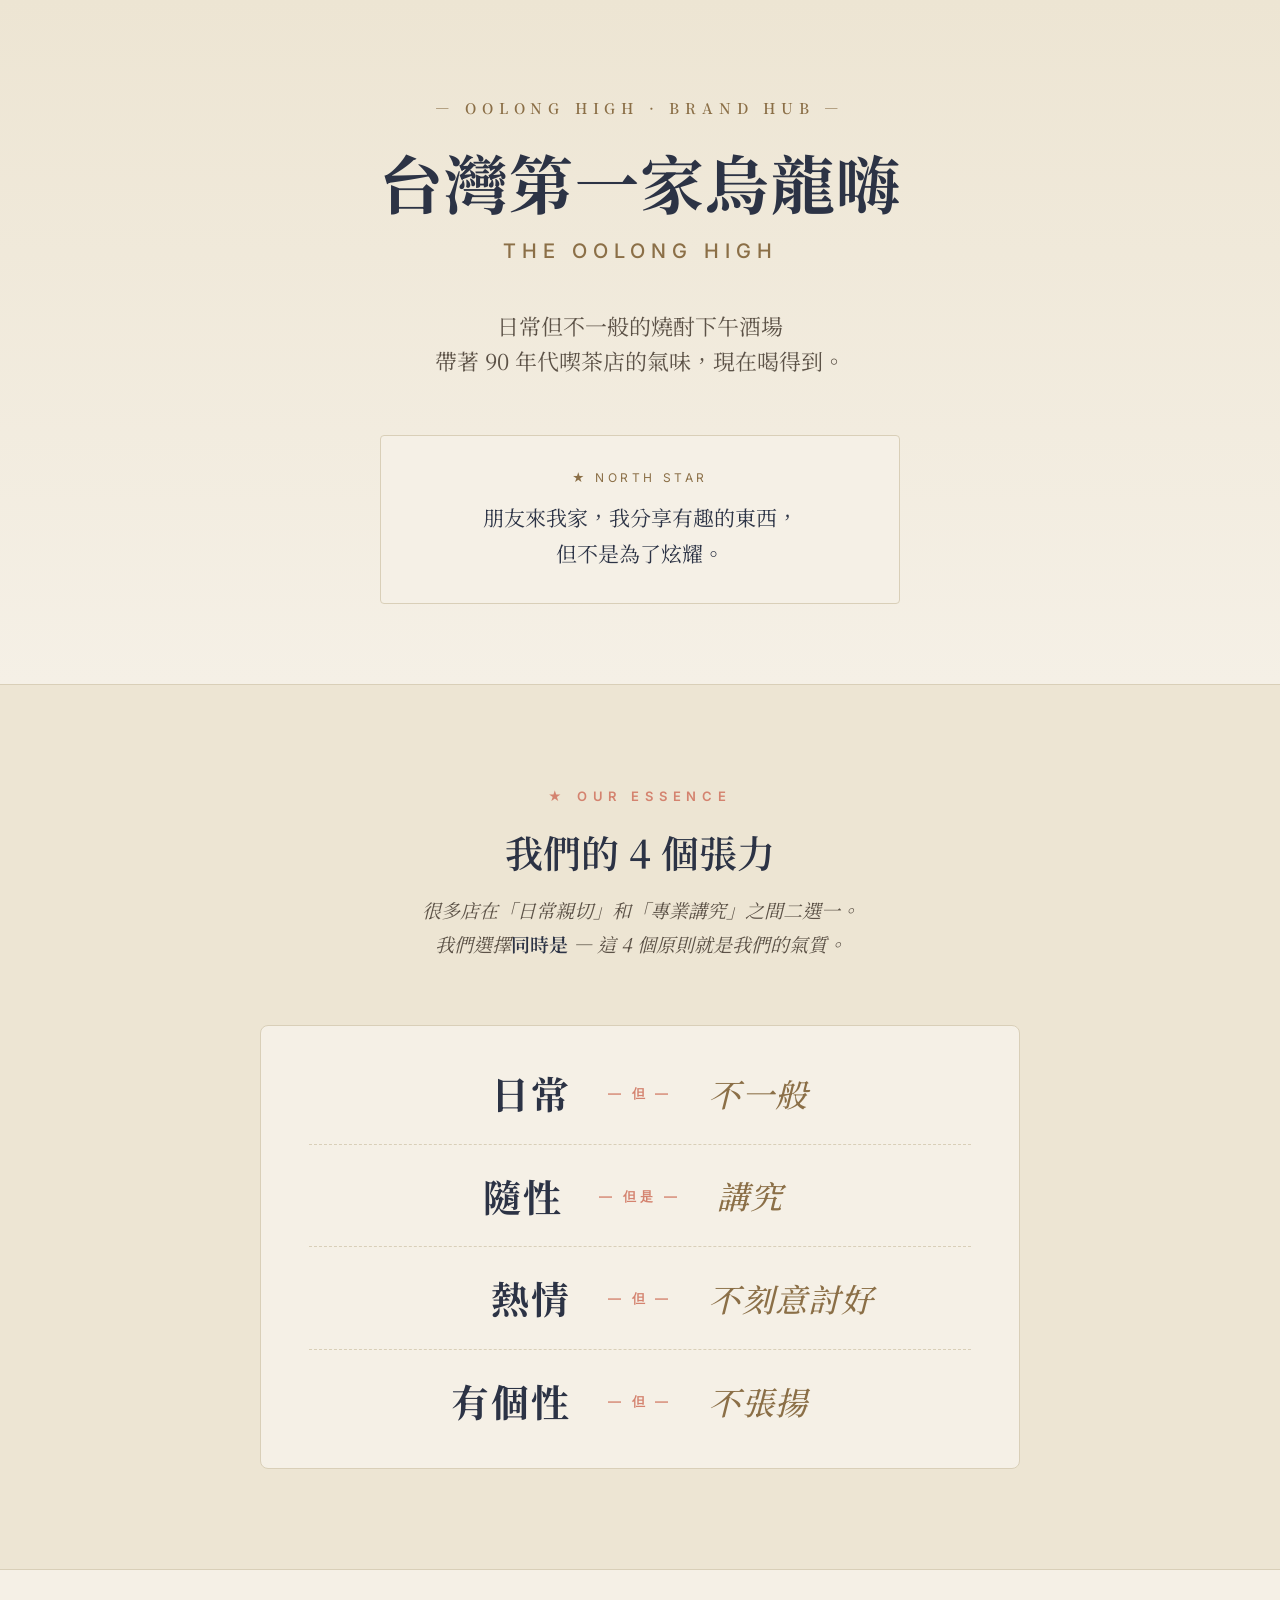
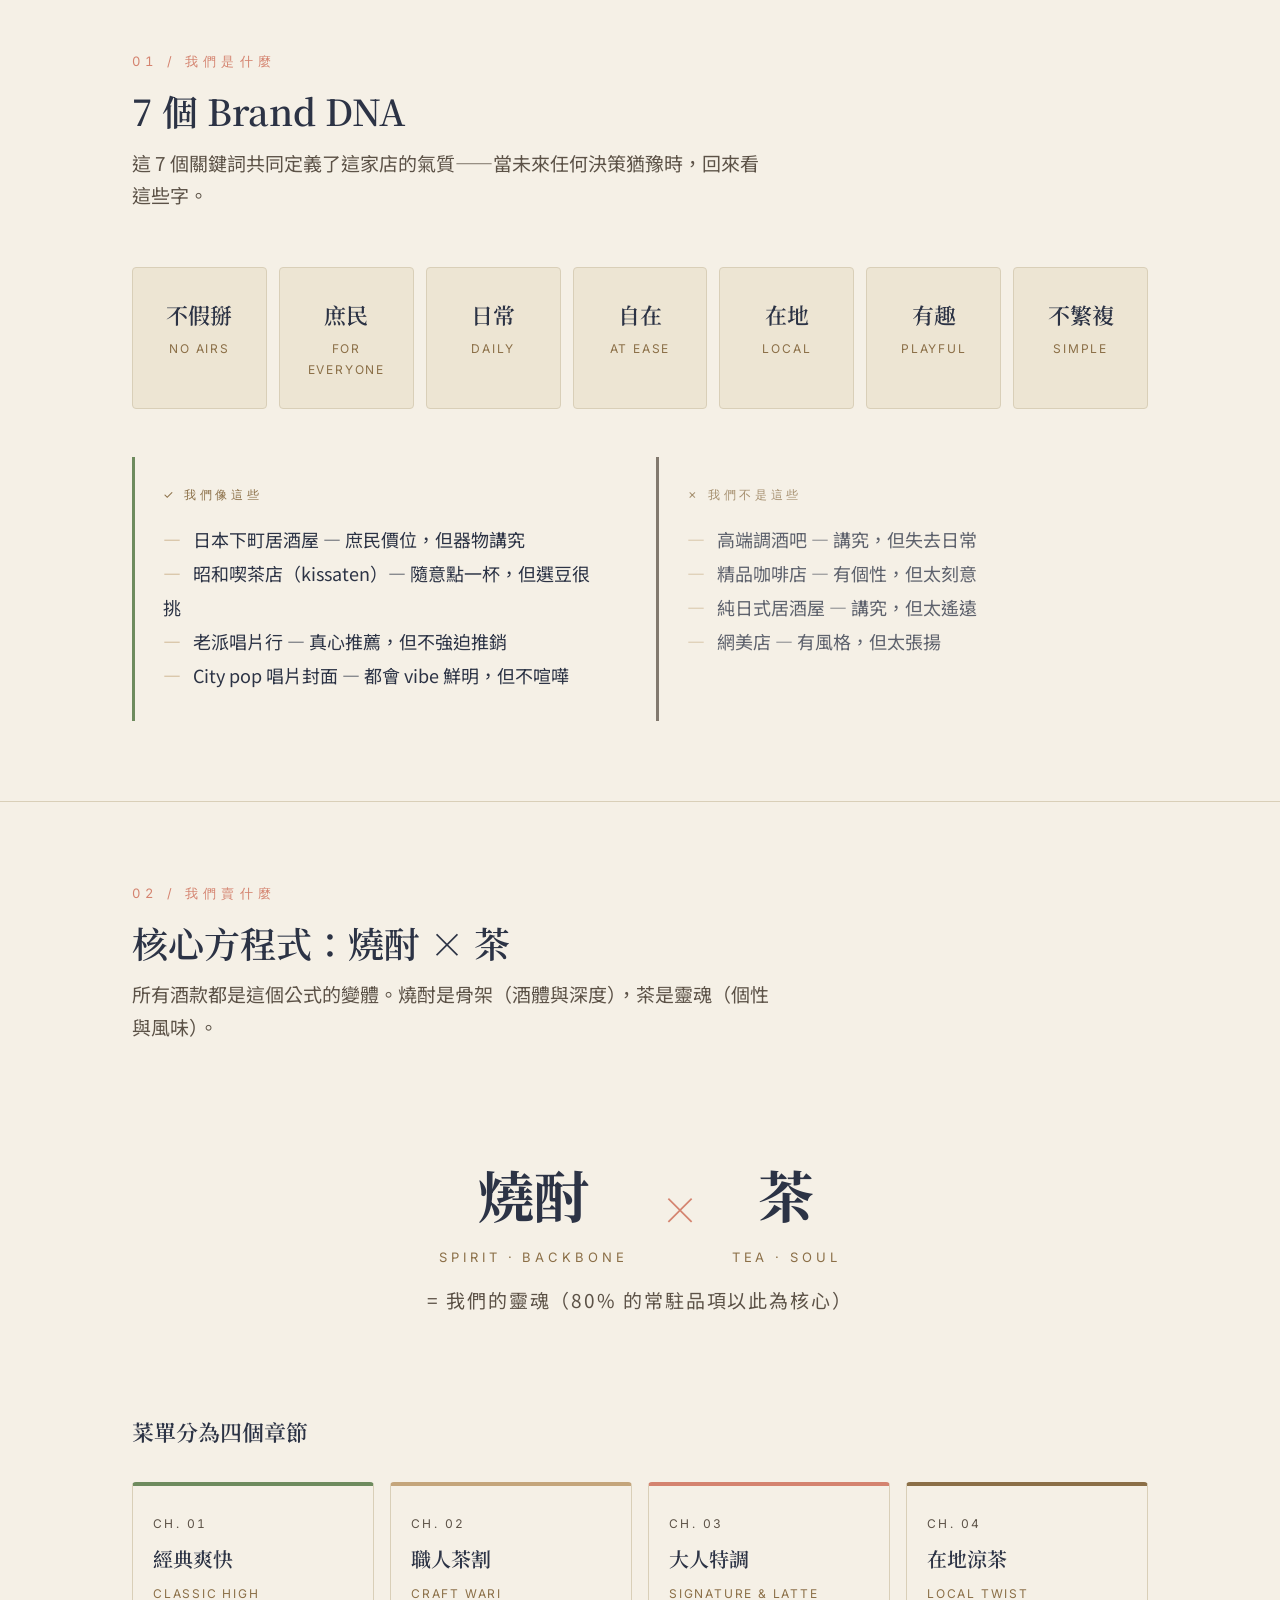
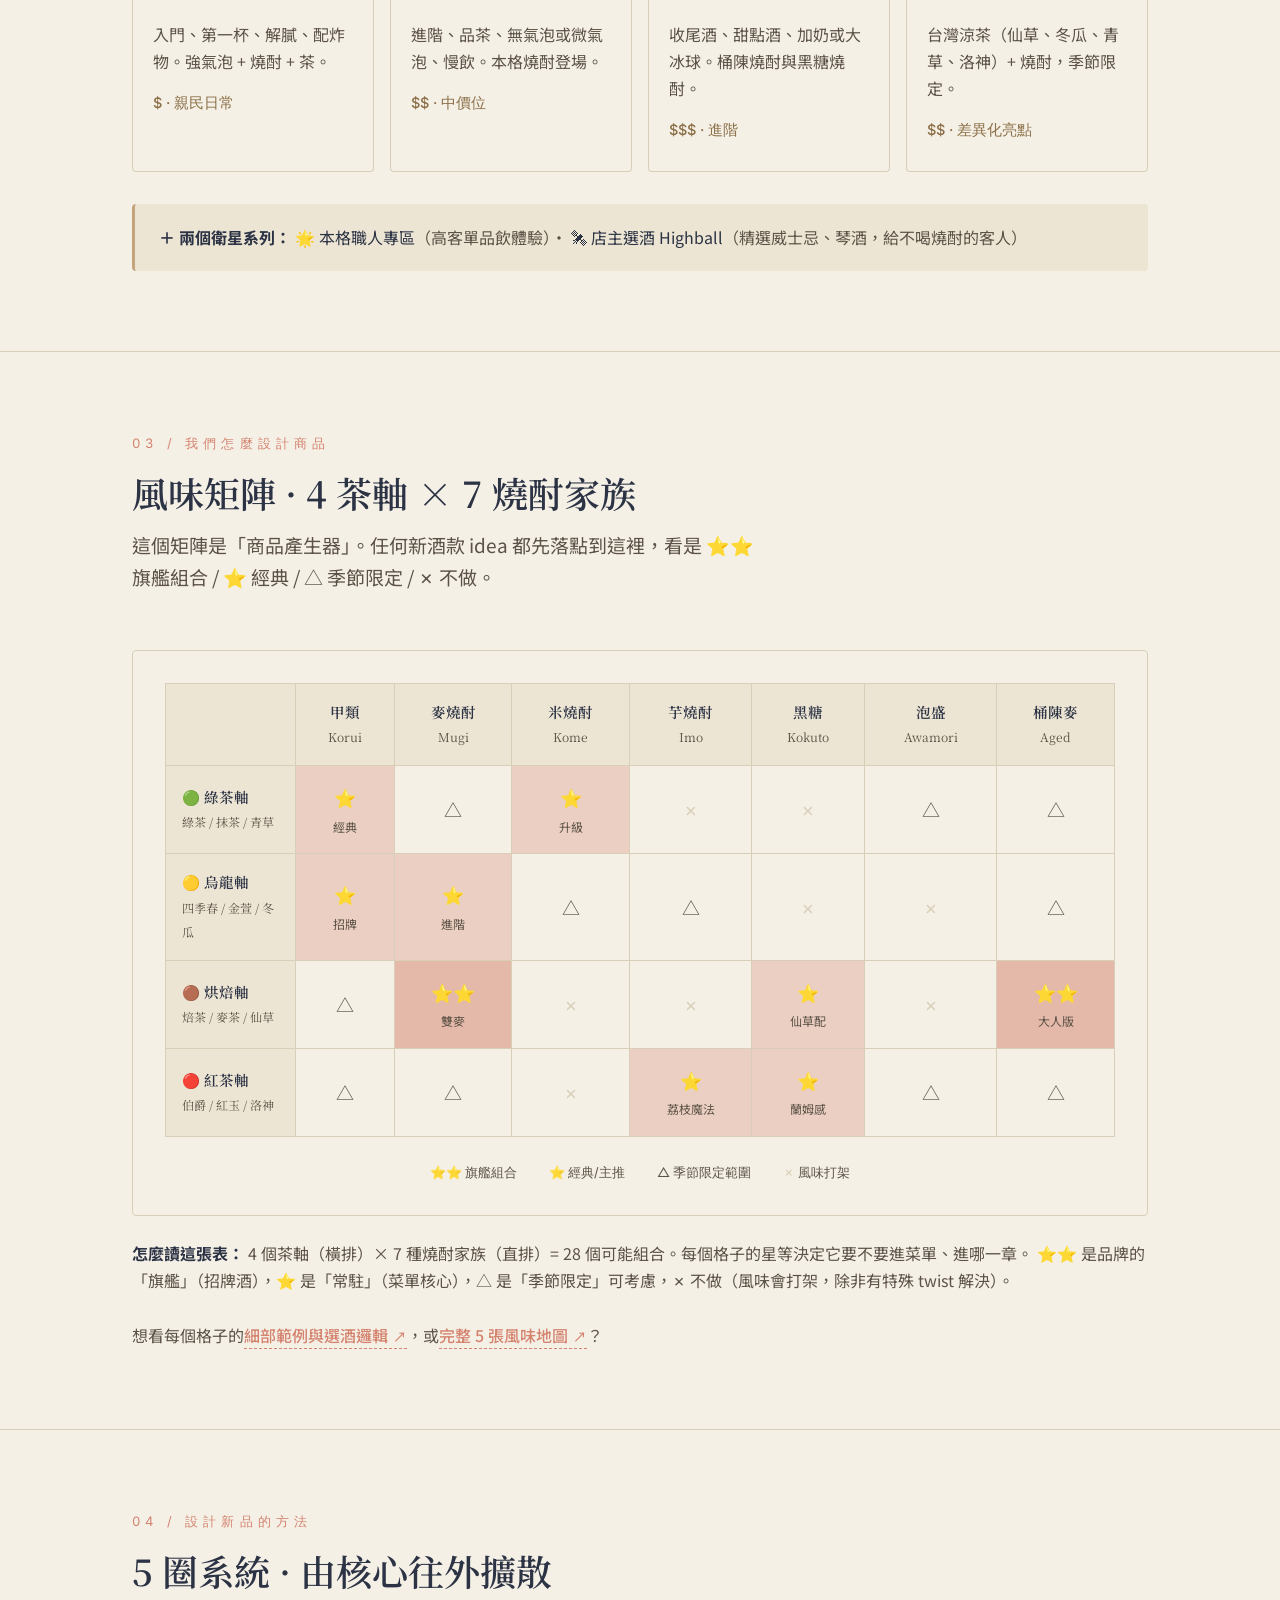
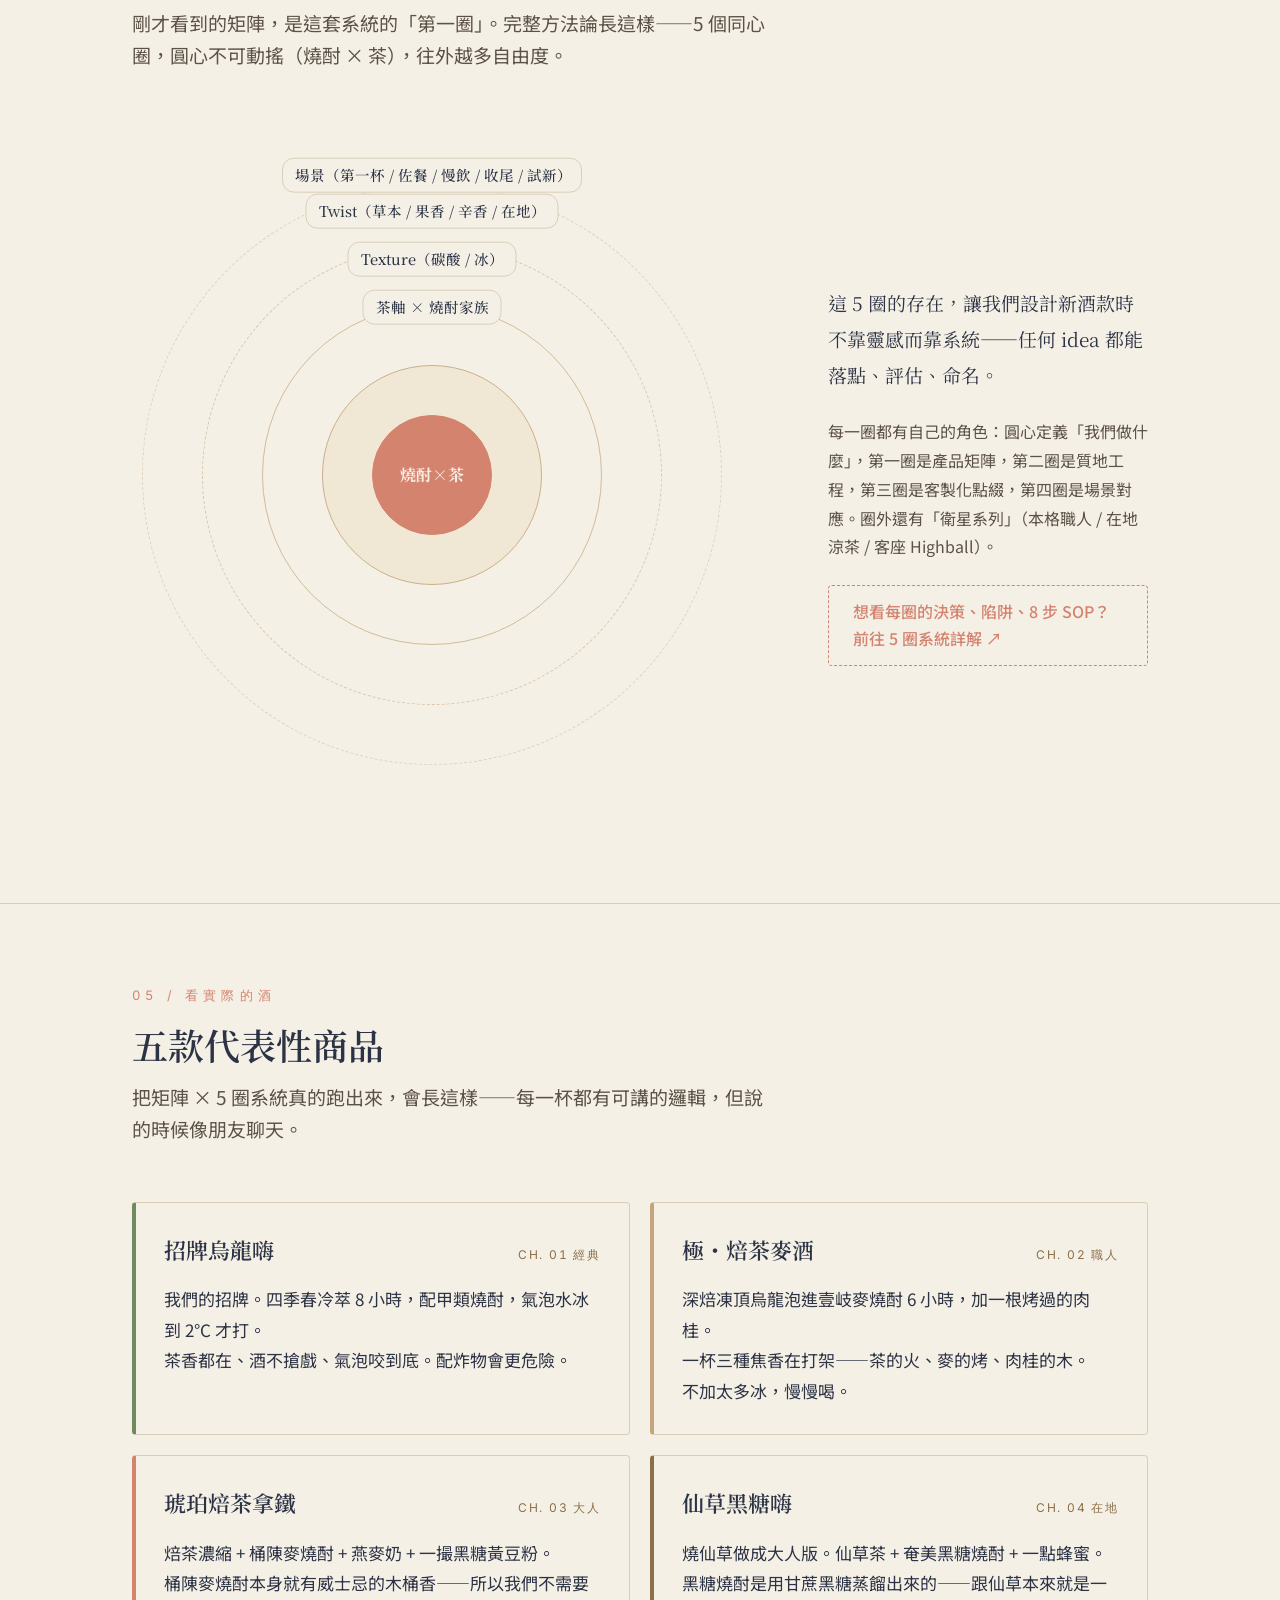
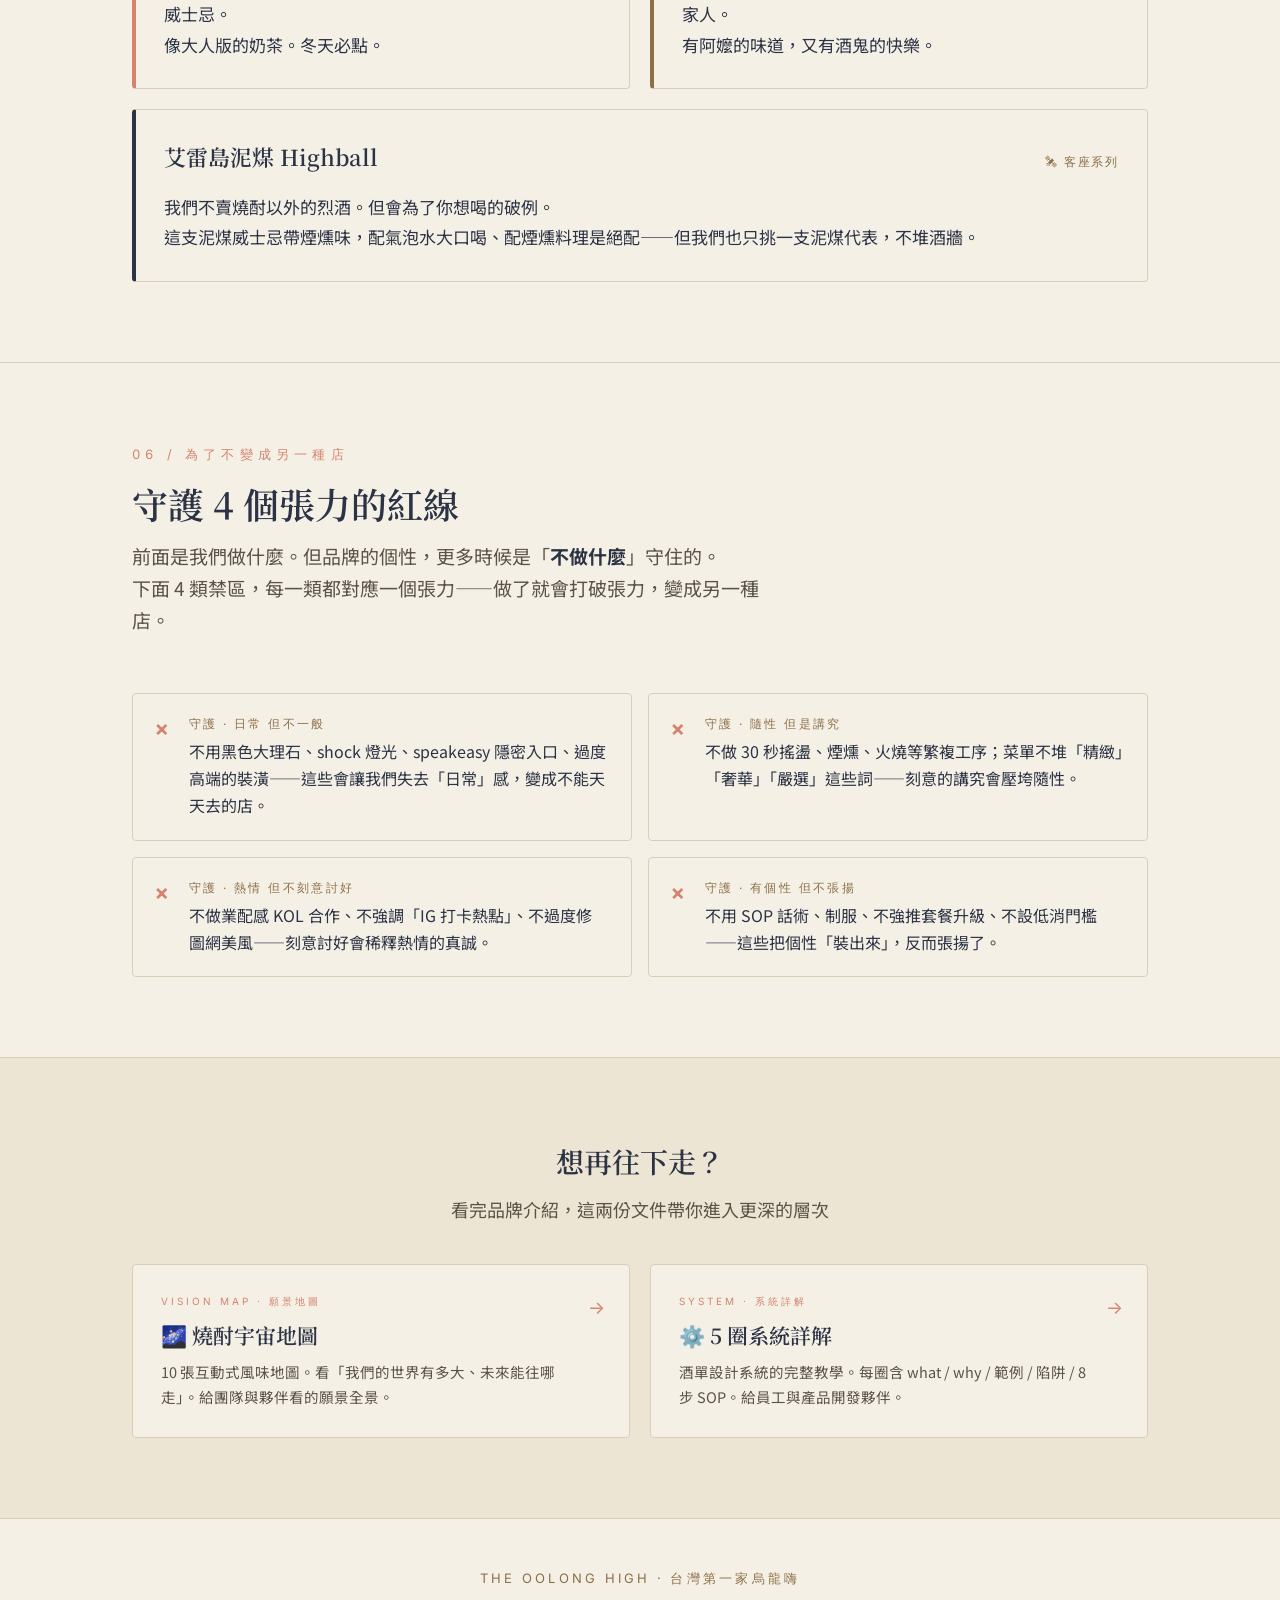
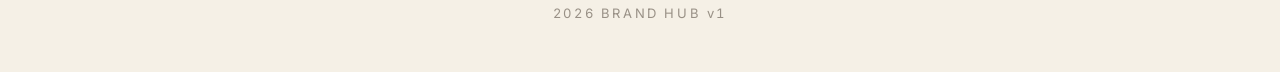
==== index.html @ be58e6f7 "Initial commit · 台灣第一家烏龍嗨 brand site v1 3 pages: - index.html · 品牌中心（4 張力、DNA、矩陣、5 圈系統、5 款酒、禁區） - 燒酎" ====
<!DOCTYPE html>
<html lang="zh-Hant">
<head>
<meta charset="UTF-8">
<meta name="viewport" content="width=device-width, initial-scale=1.0">
<title>台灣第一家烏龍嗨 · 品牌介紹</title>
<link rel="preconnect" href="https://fonts.googleapis.com">
<link rel="preconnect" href="https://fonts.gstatic.com" crossorigin>
<link href="https://fonts.googleapis.com/css2?family=Noto+Serif+TC:wght@400;500;600;700&family=Noto+Sans+TC:wght@300;400;500;700&family=Inter:wght@400;500;600&display=swap" rel="stylesheet">
<script src="https://cdn.plot.ly/plotly-2.35.2.min.js"></script>
<style>
  :root {
    --bg-paper: #F5F0E6;
    --bg-paper-2: #EDE5D3;
    --ink: #2C3345;
    --ink-soft: #5C5247;
    --tea-brown: #8B6F47;
    --barley: #C4A57B;
    --hojicha: #D4836F;
    --green: #6E8B5E;
    --black-sugar: #4A3A2A;
    --line: #D9CFB8;
    --highlight: #E8D9B5;
  }

  * {
    margin: 0;
    padding: 0;
    box-sizing: border-box;
  }

  body {
    background: var(--bg-paper);
    color: var(--ink);
    font-family: "Noto Sans TC", "Inter", system-ui, sans-serif;
    font-weight: 400;
    line-height: 1.7;
    font-size: 18px;
    font-feature-settings: "tnum" on;
  }

  .container {
    max-width: 1080px;
    margin: 0 auto;
    padding: 0 32px;
  }

  /* === Hero === */
  .hero {
    padding: 96px 0 80px;
    text-align: center;
    border-bottom: 1px solid var(--line);
    background: linear-gradient(180deg, var(--bg-paper-2) 0%, var(--bg-paper) 100%);
  }

  .brand-mark {
    font-family: "Noto Serif TC", serif;
    font-weight: 600;
    font-size: 14.5px;
    letter-spacing: 0.4em;
    color: var(--tea-brown);
    margin-bottom: 24px;
    text-transform: uppercase;
  }

  .brand-title {
    font-family: "Noto Serif TC", serif;
    font-weight: 700;
    font-size: 64px;
    letter-spacing: 0.02em;
    line-height: 1.15;
    color: var(--ink);
    margin-bottom: 16px;
  }

  .brand-en {
    font-family: "Inter", sans-serif;
    font-weight: 500;
    font-size: 20px;
    letter-spacing: 0.3em;
    color: var(--tea-brown);
    margin-bottom: 40px;
    text-transform: uppercase;
  }

  .brand-tagline {
    font-family: "Noto Serif TC", serif;
    font-size: 22px;
    color: var(--ink-soft);
    max-width: 560px;
    margin: 0 auto;
    line-height: 1.6;
  }

  .north-star {
    margin-top: 56px;
    padding: 32px 40px;
    background: var(--bg-paper);
    border: 1px solid var(--line);
    border-radius: 4px;
    max-width: 520px;
    margin-left: auto;
    margin-right: auto;
    position: relative;
  }

  .north-star-label {
    font-family: "Inter", sans-serif;
    font-size: 12px;
    letter-spacing: 0.3em;
    color: var(--tea-brown);
    text-transform: uppercase;
    margin-bottom: 12px;
  }

  .north-star-text {
    font-family: "Noto Serif TC", serif;
    font-size: 21px;
    line-height: 1.7;
    color: var(--ink);
  }

  /* === Section base === */
  section {
    padding: 80px 0;
    border-bottom: 1px solid var(--line);
  }

  .section-num {
    font-family: "Inter", sans-serif;
    font-size: 13px;
    letter-spacing: 0.4em;
    color: var(--hojicha);
    margin-bottom: 16px;
  }

  .section-title {
    font-family: "Noto Serif TC", serif;
    font-weight: 600;
    font-size: 36px;
    line-height: 1.3;
    margin-bottom: 12px;
  }

  .section-subtitle {
    font-size: 19px;
    color: var(--ink-soft);
    max-width: 640px;
    margin-bottom: 56px;
  }

  /* === DNA section === */
  .dna-grid {
    display: grid;
    grid-template-columns: repeat(7, 1fr);
    gap: 12px;
    margin-bottom: 40px;
  }

  .dna-pill {
    text-align: center;
    padding: 28px 12px;
    background: var(--bg-paper-2);
    border: 1px solid var(--line);
    border-radius: 4px;
    transition: all 0.2s;
  }

  .dna-pill:hover {
    background: var(--highlight);
    transform: translateY(-2px);
  }

  .dna-word {
    font-family: "Noto Serif TC", serif;
    font-weight: 600;
    font-size: 22px;
    color: var(--ink);
    margin-bottom: 6px;
  }

  .dna-en {
    font-family: "Inter", sans-serif;
    font-size: 12px;
    letter-spacing: 0.15em;
    color: var(--tea-brown);
    text-transform: uppercase;
  }

  .culture-coords {
    display: grid;
    grid-template-columns: 1fr 1fr;
    gap: 32px;
    margin-top: 48px;
  }

  .culture-block {
    padding: 28px;
    border-left: 3px solid var(--line);
  }

  .culture-block.is { border-left-color: var(--green); }
  .culture-block.isnt { border-left-color: var(--ink-soft); opacity: 0.75; }

  .culture-label {
    font-family: "Inter", sans-serif;
    font-size: 12px;
    letter-spacing: 0.3em;
    text-transform: uppercase;
    margin-bottom: 16px;
    color: var(--tea-brown);
  }

  .culture-list {
    list-style: none;
  }

  .culture-list li {
    font-size: 18px;
    line-height: 1.9;
    color: var(--ink);
  }

  .culture-list li::before {
    content: "—";
    color: var(--barley);
    margin-right: 12px;
  }

  /* === Equation === */
  .equation {
    text-align: center;
    padding: 48px 0;
    margin: 32px 0;
  }

  .eq-row {
    display: flex;
    align-items: center;
    justify-content: center;
    gap: 32px;
    font-family: "Noto Serif TC", serif;
  }

  .eq-term {
    font-size: 56px;
    font-weight: 700;
    color: var(--ink);
  }

  .eq-op {
    font-size: 40px;
    color: var(--hojicha);
    font-weight: 300;
  }

  .eq-result {
    margin-top: 16px;
    font-size: 19px;
    color: var(--ink-soft);
    letter-spacing: 0.1em;
  }

  .eq-sub {
    font-family: "Inter", sans-serif;
    font-size: 13px;
    letter-spacing: 0.3em;
    color: var(--tea-brown);
    margin-top: 4px;
    text-transform: uppercase;
  }

  /* === 4 chapters === */
  .chapters {
    display: grid;
    grid-template-columns: repeat(4, 1fr);
    gap: 16px;
    margin-top: 32px;
  }

  .chapter-card {
    padding: 28px 20px;
    background: var(--bg-paper);
    border: 1px solid var(--line);
    border-top-width: 4px;
    border-radius: 4px;
  }

  .chapter-card.c1 { border-top-color: var(--green); }
  .chapter-card.c2 { border-top-color: var(--barley); }
  .chapter-card.c3 { border-top-color: var(--hojicha); }
  .chapter-card.c4 { border-top-color: var(--tea-brown); }

  .chapter-num {
    font-family: "Inter", sans-serif;
    font-size: 12px;
    letter-spacing: 0.2em;
    color: var(--ink-soft);
    margin-bottom: 8px;
  }

  .chapter-name {
    font-family: "Noto Serif TC", serif;
    font-weight: 600;
    font-size: 20px;
    margin-bottom: 8px;
  }

  .chapter-en {
    font-family: "Inter", sans-serif;
    font-size: 12px;
    letter-spacing: 0.15em;
    color: var(--tea-brown);
    text-transform: uppercase;
    margin-bottom: 16px;
  }

  .chapter-desc {
    font-size: 16px;
    color: var(--ink-soft);
    line-height: 1.7;
  }

  .chapter-price {
    margin-top: 16px;
    font-family: "Inter", sans-serif;
    font-size: 14.5px;
    color: var(--tea-brown);
    font-weight: 500;
  }

  /* === Matrix === */
  .matrix-wrap {
    margin-top: 32px;
    padding: 32px;
    background: var(--bg-paper);
    border: 1px solid var(--line);
    border-radius: 4px;
    overflow-x: auto;
  }

  .matrix-table {
    width: 100%;
    border-collapse: collapse;
    font-size: 16px;
  }

  .matrix-table th,
  .matrix-table td {
    padding: 16px 12px;
    text-align: center;
    border: 1px solid var(--line);
  }

  .matrix-table th {
    background: var(--bg-paper-2);
    font-family: "Noto Serif TC", serif;
    font-weight: 600;
    font-size: 14.5px;
    color: var(--ink);
  }

  .matrix-table th.tea-row {
    text-align: left;
    padding-left: 16px;
    background: var(--bg-paper-2);
    width: 130px;
  }

  .matrix-table .cell-empty { color: var(--line); font-size: 18px; }
  .matrix-table .cell-meh { color: var(--ink-soft); font-size: 18px; }
  .matrix-table .cell-good {
    background: rgba(196, 165, 123, 0.25);
    color: var(--tea-brown);
    font-size: 18px;
    font-weight: 600;
  }
  .matrix-table .cell-best {
    background: rgba(212, 131, 111, 0.3);
    color: var(--ink);
    font-size: 18px;
    font-weight: 700;
  }

  .matrix-table .cell-good small,
  .matrix-table .cell-best small {
    display: block;
    font-size: 12px;
    margin-top: 4px;
    color: var(--ink-soft);
    font-weight: 400;
  }

  .matrix-legend {
    display: flex;
    justify-content: center;
    gap: 32px;
    margin-top: 24px;
    font-family: "Inter", sans-serif;
    font-size: 13px;
    color: var(--ink-soft);
  }

  /* === 5 Circles === */
  .circles-wrap {
    margin: 48px 0;
    display: flex;
    justify-content: center;
  }

  .circles {
    position: relative;
    width: 600px;
    height: 600px;
  }

  .circle {
    position: absolute;
    top: 50%;
    left: 50%;
    border-radius: 50%;
    border: 1.5px solid var(--barley);
    transform: translate(-50%, -50%);
    display: flex;
    align-items: center;
    justify-content: center;
    background: rgba(245, 240, 230, 0.4);
  }

  .c-5 { width: 580px; height: 580px; border-style: dashed; opacity: 0.4; }
  .c-4 { width: 460px; height: 460px; border-style: dashed; opacity: 0.55; }
  .c-3 { width: 340px; height: 340px; opacity: 0.7; }
  .c-2 { width: 220px; height: 220px; opacity: 0.85; background: rgba(232, 217, 181, 0.4); }
  .c-1 {
    width: 120px;
    height: 120px;
    background: var(--hojicha);
    border-color: var(--hojicha);
    color: var(--bg-paper);
  }

  .circle-label {
    position: absolute;
    font-family: "Noto Serif TC", serif;
    font-weight: 500;
    font-size: 14.5px;
    color: var(--ink);
    background: var(--bg-paper);
    padding: 4px 12px;
    border-radius: 12px;
    border: 1px solid var(--line);
  }

  .label-1 { top: 50%; left: 50%; transform: translate(-50%, -50%); color: var(--bg-paper); background: transparent; border: none; font-weight: 700; font-size: 16px; }
  .label-2 { top: 22%; left: 50%; transform: translate(-50%, -50%); }
  .label-3 { top: 14%; left: 50%; transform: translate(-50%, -50%); }
  .label-4 { top: 6%; left: 50%; transform: translate(-50%, -50%); }
  .label-5 { top: 0%; left: 50%; transform: translate(-50%, -50%); }

  .circles-side {
    margin-left: 48px;
    flex: 1;
  }

  .circle-explain {
    padding: 16px 0;
    border-bottom: 1px dashed var(--line);
  }

  .circle-explain:last-child { border-bottom: none; }

  .ce-num {
    display: inline-block;
    width: 28px;
    height: 28px;
    line-height: 28px;
    text-align: center;
    border-radius: 50%;
    background: var(--bg-paper-2);
    color: var(--tea-brown);
    font-family: "Inter", sans-serif;
    font-weight: 600;
    font-size: 14.5px;
    margin-right: 12px;
  }

  /* === Sunburst chart container === */
  .chart-wrap {
    margin: 32px 0;
    padding: 32px;
    background: var(--bg-paper);
    border: 1px solid var(--line);
    border-radius: 4px;
  }

  /* === Examples === */
  .examples {
    display: grid;
    grid-template-columns: repeat(2, 1fr);
    gap: 20px;
    margin-top: 32px;
  }

  .example-card {
    padding: 28px;
    background: var(--bg-paper);
    border: 1px solid var(--line);
    border-radius: 4px;
    border-left: 4px solid var(--barley);
  }

  .example-card.c1 { border-left-color: var(--green); }
  .example-card.c2 { border-left-color: var(--barley); }
  .example-card.c3 { border-left-color: var(--hojicha); }
  .example-card.c4 { border-left-color: var(--tea-brown); }

  .example-header {
    display: flex;
    justify-content: space-between;
    align-items: baseline;
    margin-bottom: 16px;
  }

  .example-name {
    font-family: "Noto Serif TC", serif;
    font-weight: 600;
    font-size: 22px;
  }

  .example-tag {
    font-family: "Inter", sans-serif;
    font-size: 12px;
    letter-spacing: 0.15em;
    color: var(--tea-brown);
    text-transform: uppercase;
  }

  .example-body {
    font-size: 17px;
    line-height: 1.8;
    color: var(--ink);
  }

  /* === Donts === */
  .donts {
    display: grid;
    grid-template-columns: repeat(2, 1fr);
    gap: 16px;
    margin-top: 32px;
  }

  .dont-card {
    padding: 20px 24px;
    background: var(--bg-paper);
    border: 1px solid var(--line);
    border-radius: 4px;
    position: relative;
    padding-left: 56px;
  }

  .dont-card::before {
    content: "✗";
    position: absolute;
    left: 20px;
    top: 18px;
    font-family: "Inter", sans-serif;
    color: var(--hojicha);
    font-weight: 700;
    font-size: 20px;
  }

  .dont-cat {
    font-family: "Inter", sans-serif;
    font-size: 12px;
    letter-spacing: 0.2em;
    color: var(--tea-brown);
    text-transform: uppercase;
    margin-bottom: 4px;
  }

  .dont-text {
    font-size: 16px;
    line-height: 1.7;
    color: var(--ink);
  }

  /* === Brand Tensions section === */
  .tensions-section {
    padding: 100px 0;
    background: var(--bg-paper-2);
    border-bottom: 1px solid var(--line);
    text-align: center;
  }

  .tensions-label {
    font-family: "Inter", sans-serif;
    font-size: 13px;
    letter-spacing: 0.45em;
    color: var(--hojicha);
    text-transform: uppercase;
    margin-bottom: 20px;
    font-weight: 600;
  }

  .tensions-title {
    font-family: "Noto Serif TC", serif;
    font-weight: 600;
    font-size: 38px;
    color: var(--ink);
    line-height: 1.3;
    margin-bottom: 16px;
  }

  .tensions-subtitle {
    font-family: "Noto Serif TC", serif;
    font-size: 19px;
    color: var(--ink-soft);
    max-width: 560px;
    margin: 0 auto 64px;
    line-height: 1.8;
    font-style: italic;
  }

  .tensions-grid {
    max-width: 760px;
    margin: 0 auto;
    background: var(--bg-paper);
    border-radius: 8px;
    padding: 16px 48px;
    border: 1px solid var(--line);
  }

  /* === Tensions in Action grid (品牌介紹版) === */
  .tensions-action-grid {
    display: grid;
    grid-template-columns: repeat(2, 1fr);
    gap: 20px;
    max-width: 920px;
    margin: 0 auto;
  }

  .tension-action-card {
    padding: 32px 28px;
    background: var(--bg-paper);
    border-radius: 8px;
    border: 1px solid var(--line);
    border-left: 4px solid var(--hojicha);
    text-align: left;
    transition: all 0.2s ease;
  }

  .tension-action-card:hover {
    transform: translateY(-3px);
    box-shadow: 0 8px 16px rgba(139, 111, 71, 0.1);
  }

  .tac-tension {
    font-family: "Noto Serif TC", serif;
    font-weight: 700;
    font-size: 22px;
    color: var(--ink);
    margin-bottom: 16px;
    letter-spacing: 0.04em;
  }

  .tac-evidence {
    font-family: "Noto Sans TC", sans-serif;
    font-size: 17px;
    color: var(--ink);
    line-height: 1.85;
  }

  .tac-evidence strong {
    color: var(--hojicha);
    font-weight: 700;
  }

  @media (max-width: 768px) {
    .tensions-action-grid { grid-template-columns: 1fr; }
  }

  .tension-row {
    display: grid;
    grid-template-columns: 1fr auto 1fr;
    gap: 36px;
    padding: 28px 0;
    align-items: center;
    border-bottom: 1px dashed var(--line);
  }

  .tension-row:last-child {
    border-bottom: none;
  }

  .tension-left {
    font-family: "Noto Serif TC", serif;
    font-weight: 700;
    font-size: 38px;
    color: var(--ink);
    text-align: right;
    letter-spacing: 0.06em;
    line-height: 1.2;
  }

  .tension-divider {
    font-family: "Inter", sans-serif;
    font-size: 13px;
    color: var(--hojicha);
    font-weight: 600;
    letter-spacing: 0.3em;
    white-space: nowrap;
    text-transform: uppercase;
  }

  .tension-right {
    font-family: "Noto Serif TC", serif;
    font-weight: 500;
    font-size: 32px;
    color: var(--tea-brown);
    text-align: left;
    font-style: italic;
    letter-spacing: 0.04em;
    line-height: 1.2;
  }

  @media (max-width: 768px) {
    .tensions-grid { padding: 16px 24px; }
    .tension-row { grid-template-columns: 1fr; gap: 8px; padding: 20px 0; }
    .tension-left, .tension-right { text-align: center; font-size: 28px; }
    .tension-divider { padding: 6px 0; }
  }

  /* === ★ THE ONE · 究極の一杯 === */
  .the-one-section {
    padding: 120px 0;
    background: linear-gradient(180deg, var(--bg-paper-2) 0%, #E8DFC9 100%);
    border-bottom: 1px solid var(--line);
  }

  .the-one-label {
    text-align: center;
    font-family: "Inter", sans-serif;
    font-size: 13px;
    letter-spacing: 0.5em;
    color: var(--hojicha);
    text-transform: uppercase;
    margin-bottom: 32px;
    font-weight: 700;
  }

  .the-one-name {
    text-align: center;
    font-family: "Noto Serif TC", serif;
    font-weight: 700;
    font-size: 72px;
    letter-spacing: 0.04em;
    line-height: 1.1;
    color: var(--ink);
    margin-bottom: 12px;
  }

  .the-one-en {
    text-align: center;
    font-family: "Inter", sans-serif;
    font-size: 14.5px;
    letter-spacing: 0.42em;
    color: var(--tea-brown);
    text-transform: uppercase;
    font-weight: 500;
    margin-bottom: 64px;
  }

  .the-one-divider {
    display: block;
    width: 64px;
    height: 1.5px;
    background: var(--barley);
    margin: 0 auto 40px;
    opacity: 0.6;
  }

  .the-one-block {
    max-width: 540px;
    margin: 0 auto 48px;
  }

  .the-one-block-label {
    text-align: center;
    font-family: "Inter", sans-serif;
    font-size: 12px;
    letter-spacing: 0.35em;
    color: var(--tea-brown);
    text-transform: uppercase;
    margin-bottom: 28px;
    font-weight: 700;
  }

  .the-one-recipe {
    display: grid;
    grid-template-columns: 60px 1fr;
    gap: 18px 32px;
    font-family: "Noto Serif TC", serif;
    font-size: 19px;
    align-items: baseline;
  }

  .the-one-recipe-key {
    text-align: right;
    color: var(--hojicha);
    font-weight: 700;
    border-right: 1.5px solid var(--barley);
    padding-right: 28px;
  }

  .the-one-recipe-val {
    color: var(--ink);
    font-weight: 500;
    letter-spacing: 0.02em;
  }

  .the-one-why {
    text-align: center;
    font-family: "Noto Serif TC", serif;
    font-size: 21px;
    line-height: 2;
    color: var(--ink);
    letter-spacing: 0.02em;
  }

  .the-one-why strong {
    color: var(--hojicha);
    font-weight: 700;
    display: inline-block;
    margin-top: 6px;
    font-size: 22px;
  }

  .the-one-tags {
    display: flex;
    justify-content: center;
    gap: 10px;
    flex-wrap: wrap;
    margin-top: 8px;
  }

  .the-one-tag {
    padding: 9px 20px;
    background: var(--bg-paper);
    border: 1px solid var(--barley);
    border-radius: 18px;
    font-family: "Inter", sans-serif;
    font-size: 13px;
    color: var(--tea-brown);
    letter-spacing: 0.03em;
    font-weight: 500;
  }

  @media (max-width: 768px) {
    .the-one-name { font-size: 48px; }
    .the-one-recipe { grid-template-columns: 50px 1fr; font-size: 17px; }
    .the-one-why { font-size: 18px; }
  }

  /* === Inline deep links === */
  .deep-link {
    color: var(--hojicha);
    text-decoration: none;
    border-bottom: 1px dashed var(--hojicha);
    font-weight: 500;
    transition: all 0.2s;
    padding-bottom: 1px;
  }
  .deep-link:hover {
    color: var(--ink);
    border-bottom-style: solid;
  }
  .deep-link::after {
    content: " ↗";
    font-size: 0.85em;
    margin-left: 2px;
  }

  /* === Related Reading === */
  .related {
    padding: 80px 0;
    background: var(--bg-paper-2);
    border-bottom: 1px solid var(--line);
  }

  .related-grid {
    display: grid;
    grid-template-columns: repeat(2, 1fr);
    gap: 24px;
    margin-top: 40px;
  }

  .related-card {
    padding: 32px 28px;
    background: var(--bg-paper);
    border: 1px solid var(--line);
    border-radius: 4px;
    text-decoration: none;
    color: var(--ink);
    transition: all 0.25s;
    display: block;
    position: relative;
  }

  .related-card:hover {
    background: var(--highlight);
    transform: translateY(-2px);
    border-color: var(--barley);
  }

  .related-card::after {
    content: "→";
    position: absolute;
    top: 32px;
    right: 28px;
    font-family: "Inter", sans-serif;
    font-size: 20px;
    color: var(--tea-brown);
    transition: transform 0.25s;
  }

  .related-card:hover::after {
    transform: translateX(4px);
  }

  .related-tag {
    font-family: "Inter", sans-serif;
    font-size: 12px;
    letter-spacing: 0.3em;
    color: var(--hojicha);
    text-transform: uppercase;
    margin-bottom: 12px;
  }

  .related-title {
    font-family: "Noto Serif TC", serif;
    font-weight: 600;
    font-size: 22px;
    margin-bottom: 8px;
  }

  .related-desc {
    font-size: 16px;
    color: var(--ink-soft);
    line-height: 1.7;
    padding-right: 32px;
  }

  /* === Top nav (back to hub) === */
  .top-nav {
    padding: 16px 32px;
    background: var(--bg-paper-2);
    border-bottom: 1px solid var(--line);
    display: flex;
    justify-content: space-between;
    align-items: center;
    font-family: "Inter", sans-serif;
    font-size: 12px;
    letter-spacing: 0.25em;
    text-transform: uppercase;
  }

  .top-nav a {
    color: var(--tea-brown);
    text-decoration: none;
    transition: color 0.2s;
  }

  .top-nav a:hover { color: var(--ink); }

  /* === Related Reading === */
  .related {
    padding: 80px 0;
    background: var(--bg-paper-2);
    border-bottom: 1px solid var(--line);
  }

  .related-h {
    font-family: "Noto Serif TC", serif;
    font-weight: 600;
    font-size: 28px;
    text-align: center;
    margin-bottom: 8px;
  }

  .related-sub {
    text-align: center;
    color: var(--ink-soft);
    margin-bottom: 40px;
  }

  .related-grid {
    display: grid;
    grid-template-columns: repeat(2, 1fr);
    gap: 20px;
  }

  .related-card {
    padding: 28px;
    background: var(--bg-paper);
    border: 1px solid var(--line);
    border-radius: 4px;
    text-decoration: none;
    color: var(--ink);
    transition: all 0.25s;
    display: block;
    position: relative;
  }

  .related-card:hover {
    background: var(--highlight);
    transform: translateY(-2px);
    border-color: var(--barley);
  }

  .related-card::after {
    content: "→";
    position: absolute;
    top: 28px;
    right: 24px;
    color: var(--hojicha);
    font-family: "Inter", sans-serif;
    font-size: 18px;
    transition: transform 0.25s;
  }

  .related-card:hover::after { transform: translateX(4px); }

  .related-tag {
    font-family: "Inter", sans-serif;
    font-size: 10px;
    letter-spacing: 0.3em;
    color: var(--hojicha);
    text-transform: uppercase;
    margin-bottom: 8px;
  }

  .related-title {
    font-family: "Noto Serif TC", serif;
    font-weight: 600;
    font-size: 21px;
    margin-bottom: 6px;
    padding-right: 32px;
  }

  .related-desc {
    font-size: 14.5px;
    color: var(--ink-soft);
    line-height: 1.7;
  }

  /* === Footer === */
  footer {
    text-align: center;
    padding: 48px 0;
    color: var(--ink-soft);
    font-family: "Inter", sans-serif;
    font-size: 13px;
    letter-spacing: 0.2em;
  }

  /* Responsive */
  @media (max-width: 768px) {
    .brand-title { font-size: 40px; }
    .dna-grid { grid-template-columns: repeat(3, 1fr); }
    .chapters { grid-template-columns: repeat(2, 1fr); }
    .examples { grid-template-columns: 1fr; }
    .culture-coords { grid-template-columns: 1fr; }
    .donts { grid-template-columns: 1fr; }
  }
</style>
</head>
<body>

<!-- =========== HERO =========== -->
<header class="hero">
  <div class="container">
    <div class="brand-mark">— OOLONG HIGH · BRAND HUB —</div>
    <h1 class="brand-title">台灣第一家烏龍嗨</h1>
    <div class="brand-en">The Oolong High</div>
    <p class="brand-tagline">日常但不一般的燒酎下午酒場<br>帶著 90 年代喫茶店的氣味，現在喝得到。</p>

    <div class="north-star">
      <div class="north-star-label">★ North Star</div>
      <div class="north-star-text">朋友來我家，我分享有趣的東西，<br>但不是為了炫耀。</div>
    </div>
  </div>
</header>

<!-- =========== TENSIONS · 4 個張力 (BRAND MANIFESTO) =========== -->
<section class="tensions-section">
  <div class="container">
    <div class="tensions-label">★ OUR ESSENCE</div>
    <h2 class="tensions-title">我們的 4 個張力</h2>
    <p class="tensions-subtitle">很多店在「日常親切」和「專業講究」之間二選一。<br>我們選擇<strong style="color:var(--ink); font-style: normal; font-weight: 600;">同時是</strong> — 這 4 個原則就是我們的氣質。</p>

    <div class="tensions-grid">
      <div class="tension-row">
        <div class="tension-left">日常</div>
        <div class="tension-divider">— 但 —</div>
        <div class="tension-right">不一般</div>
      </div>
      <div class="tension-row">
        <div class="tension-left">隨性</div>
        <div class="tension-divider">— 但是 —</div>
        <div class="tension-right">講究</div>
      </div>
      <div class="tension-row">
        <div class="tension-left">熱情</div>
        <div class="tension-divider">— 但 —</div>
        <div class="tension-right">不刻意討好</div>
      </div>
      <div class="tension-row">
        <div class="tension-left">有個性</div>
        <div class="tension-divider">— 但 —</div>
        <div class="tension-right">不張揚</div>
      </div>
    </div>
  </div>
</section>

<!-- =========== SECTION 1 - DNA =========== -->
<section>
  <div class="container">
    <div class="section-num">01 / 我們是什麼</div>
    <h2 class="section-title">7 個 Brand DNA</h2>
    <p class="section-subtitle">這 7 個關鍵詞共同定義了這家店的氣質——當未來任何決策猶豫時，回來看這些字。</p>

    <div class="dna-grid">
      <div class="dna-pill"><div class="dna-word">不假掰</div><div class="dna-en">No Airs</div></div>
      <div class="dna-pill"><div class="dna-word">庶民</div><div class="dna-en">For Everyone</div></div>
      <div class="dna-pill"><div class="dna-word">日常</div><div class="dna-en">Daily</div></div>
      <div class="dna-pill"><div class="dna-word">自在</div><div class="dna-en">At Ease</div></div>
      <div class="dna-pill"><div class="dna-word">在地</div><div class="dna-en">Local</div></div>
      <div class="dna-pill"><div class="dna-word">有趣</div><div class="dna-en">Playful</div></div>
      <div class="dna-pill"><div class="dna-word">不繁複</div><div class="dna-en">Simple</div></div>
    </div>

    <div class="culture-coords">
      <div class="culture-block is">
        <div class="culture-label">✓ 我們像這些</div>
        <ul class="culture-list">
          <li>日本下町居酒屋 — 庶民價位，但器物講究</li>
          <li>昭和喫茶店（kissaten）— 隨意點一杯，但選豆很挑</li>
          <li>老派唱片行 — 真心推薦，但不強迫推銷</li>
          <li>City pop 唱片封面 — 都會 vibe 鮮明，但不喧嘩</li>
        </ul>
      </div>
      <div class="culture-block isnt">
        <div class="culture-label">✗ 我們不是這些</div>
        <ul class="culture-list">
          <li>高端調酒吧 — 講究，但失去日常</li>
          <li>精品咖啡店 — 有個性，但太刻意</li>
          <li>純日式居酒屋 — 講究，但太遙遠</li>
          <li>網美店 — 有風格，但太張揚</li>
        </ul>
      </div>
    </div>
  </div>
</section>

<!-- =========== SECTION 2 - 賣什麼 =========== -->
<section>
  <div class="container">
    <div class="section-num">02 / 我們賣什麼</div>
    <h2 class="section-title">核心方程式：燒酎 × 茶</h2>
    <p class="section-subtitle">所有酒款都是這個公式的變體。燒酎是骨架（酒體與深度），茶是靈魂（個性與風味）。</p>

    <div class="equation">
      <div class="eq-row">
        <div>
          <div class="eq-term">燒酎</div>
          <div class="eq-sub">Spirit · Backbone</div>
        </div>
        <div class="eq-op">×</div>
        <div>
          <div class="eq-term">茶</div>
          <div class="eq-sub">Tea · Soul</div>
        </div>
      </div>
      <div class="eq-result">= 我們的靈魂（80% 的常駐品項以此為核心）</div>
    </div>

    <h3 style="font-family: 'Noto Serif TC'; font-weight: 600; font-size: 22px; margin: 48px 0 16px;">菜單分為四個章節</h3>

    <div class="chapters">
      <div class="chapter-card c1">
        <div class="chapter-num">CH. 01</div>
        <div class="chapter-name">經典爽快</div>
        <div class="chapter-en">Classic High</div>
        <div class="chapter-desc">入門、第一杯、解膩、配炸物。強氣泡 + 燒酎 + 茶。</div>
        <div class="chapter-price">$ · 親民日常</div>
      </div>
      <div class="chapter-card c2">
        <div class="chapter-num">CH. 02</div>
        <div class="chapter-name">職人茶割</div>
        <div class="chapter-en">Craft Wari</div>
        <div class="chapter-desc">進階、品茶、無氣泡或微氣泡、慢飲。本格燒酎登場。</div>
        <div class="chapter-price">$$ · 中價位</div>
      </div>
      <div class="chapter-card c3">
        <div class="chapter-num">CH. 03</div>
        <div class="chapter-name">大人特調</div>
        <div class="chapter-en">Signature & Latte</div>
        <div class="chapter-desc">收尾酒、甜點酒、加奶或大冰球。桶陳燒酎與黑糖燒酎。</div>
        <div class="chapter-price">$$$ · 進階</div>
      </div>
      <div class="chapter-card c4">
        <div class="chapter-num">CH. 04</div>
        <div class="chapter-name">在地涼茶</div>
        <div class="chapter-en">Local Twist</div>
        <div class="chapter-desc">台灣涼茶（仙草、冬瓜、青草、洛神）+ 燒酎，季節限定。</div>
        <div class="chapter-price">$$ · 差異化亮點</div>
      </div>
    </div>

    <p style="margin-top: 32px; padding: 20px 24px; background: var(--bg-paper-2); border-left: 3px solid var(--barley); border-radius: 4px; color: var(--ink-soft); font-size: 16px;">
      <strong style="color: var(--ink);">＋ 兩個衛星系列：</strong>
      <span style="color:var(--ink);">🌟 本格職人專區</span>（高客單品飲體驗）·
      <span style="color:var(--ink);">🛰 店主選酒 Highball</span>（精選威士忌、琴酒，給不喝燒酎的客人）
    </p>
  </div>
</section>

<!-- =========== SECTION 3 - 風味矩陣 =========== -->
<section>
  <div class="container">
    <div class="section-num">03 / 我們怎麼設計商品</div>
    <h2 class="section-title">風味矩陣 · 4 茶軸 × 7 燒酎家族</h2>
    <p class="section-subtitle">這個矩陣是「商品產生器」。任何新酒款 idea 都先落點到這裡，看是 ⭐⭐ 旗艦組合 / ⭐ 經典 / △ 季節限定 / ✗ 不做。</p>

    <div class="matrix-wrap">
      <table class="matrix-table">
        <thead>
          <tr>
            <th></th>
            <th>甲類<br><small style="font-weight:400;color:#5C5247;">Korui</small></th>
            <th>麥燒酎<br><small style="font-weight:400;color:#5C5247;">Mugi</small></th>
            <th>米燒酎<br><small style="font-weight:400;color:#5C5247;">Kome</small></th>
            <th>芋燒酎<br><small style="font-weight:400;color:#5C5247;">Imo</small></th>
            <th>黑糖<br><small style="font-weight:400;color:#5C5247;">Kokuto</small></th>
            <th>泡盛<br><small style="font-weight:400;color:#5C5247;">Awamori</small></th>
            <th>桶陳麥<br><small style="font-weight:400;color:#5C5247;">Aged</small></th>
          </tr>
        </thead>
        <tbody>
          <tr>
            <th class="tea-row">🟢 綠茶軸<br><small style="font-weight:400;color:#5C5247;">綠茶 / 抹茶 / 青草</small></th>
            <td class="cell-best">⭐<small>經典</small></td>
            <td class="cell-meh">△</td>
            <td class="cell-best">⭐<small>升級</small></td>
            <td class="cell-empty">✗</td>
            <td class="cell-empty">✗</td>
            <td class="cell-meh">△</td>
            <td class="cell-meh">△</td>
          </tr>
          <tr>
            <th class="tea-row">🟡 烏龍軸<br><small style="font-weight:400;color:#5C5247;">四季春 / 金萱 / 冬瓜</small></th>
            <td class="cell-best">⭐<small>招牌</small></td>
            <td class="cell-best">⭐<small>進階</small></td>
            <td class="cell-meh">△</td>
            <td class="cell-meh">△</td>
            <td class="cell-empty">✗</td>
            <td class="cell-empty">✗</td>
            <td class="cell-meh">△</td>
          </tr>
          <tr>
            <th class="tea-row">🟤 烘焙軸<br><small style="font-weight:400;color:#5C5247;">焙茶 / 麥茶 / 仙草</small></th>
            <td class="cell-meh">△</td>
            <td class="cell-best" style="background:rgba(212,131,111,0.5);">⭐⭐<small>雙麥</small></td>
            <td class="cell-empty">✗</td>
            <td class="cell-empty">✗</td>
            <td class="cell-best">⭐<small>仙草配</small></td>
            <td class="cell-empty">✗</td>
            <td class="cell-best" style="background:rgba(212,131,111,0.5);">⭐⭐<small>大人版</small></td>
          </tr>
          <tr>
            <th class="tea-row">🔴 紅茶軸<br><small style="font-weight:400;color:#5C5247;">伯爵 / 紅玉 / 洛神</small></th>
            <td class="cell-meh">△</td>
            <td class="cell-meh">△</td>
            <td class="cell-empty">✗</td>
            <td class="cell-best">⭐<small>荔枝魔法</small></td>
            <td class="cell-best">⭐<small>蘭姆感</small></td>
            <td class="cell-meh">△</td>
            <td class="cell-meh">△</td>
          </tr>
        </tbody>
      </table>

      <div class="matrix-legend">
        <span><strong style="color:#2C3345;">⭐⭐</strong> 旗艦組合</span>
        <span><strong style="color:#8B6F47;">⭐</strong> 經典/主推</span>
        <span><span style="color:#5C5247;">△</span> 季節限定範圍</span>
        <span><span style="color:#D9CFB8;">✗</span> 風味打架</span>
      </div>
    </div>

    <p style="margin-top:24px; color: var(--ink-soft); font-size: 16px; line-height: 1.7;">
      <strong style="color:var(--ink);">怎麼讀這張表：</strong>
      4 個茶軸（橫排）× 7 種燒酎家族（直排）= 28 個可能組合。每個格子的星等決定它要不要進菜單、進哪一章。
      ⭐⭐ 是品牌的「旗艦」（招牌酒），⭐ 是「常駐」（菜單核心），△ 是「季節限定」可考慮，✗ 不做（風味會打架，除非有特殊 twist 解決）。
      <br><br>
      想看每個格子的<a href="5圈系統詳解.html#" class="deep-link">細部範例與選酒邏輯</a>，或<a href="燒酎宇宙地圖.html" class="deep-link">完整 5 張風味地圖</a>？
    </p>
  </div>
</section>

<!-- =========== SECTION 4 - 5 圈系統 =========== -->
<section>
  <div class="container">
    <div class="section-num">04 / 設計新品的方法</div>
    <h2 class="section-title">5 圈系統 · 由核心往外擴散</h2>
    <p class="section-subtitle">剛才看到的矩陣，是這套系統的「第一圈」。完整方法論長這樣——5 個同心圈，圓心不可動搖（燒酎 × 茶），往外越多自由度。</p>

    <div style="display: flex; gap: 48px; margin-top: 32px; align-items: center;">
      <div class="circles-wrap" style="flex-shrink: 0;">
        <div class="circles">
          <div class="circle c-5"></div>
          <div class="circle c-4"></div>
          <div class="circle c-3"></div>
          <div class="circle c-2"></div>
          <div class="circle c-1"></div>
          <div class="circle-label label-1">燒酎×茶</div>
          <div class="circle-label label-2">茶軸 × 燒酎家族</div>
          <div class="circle-label label-3">Texture（碳酸 / 冰）</div>
          <div class="circle-label label-4">Twist（草本 / 果香 / 辛香 / 在地）</div>
          <div class="circle-label label-5">場景（第一杯 / 佐餐 / 慢飲 / 收尾 / 試新）</div>
        </div>
      </div>

      <div class="circles-side">
        <p style="font-family: 'Noto Serif TC'; font-size: 19px; line-height: 1.9; color: var(--ink); margin-bottom: 24px;">
          這 5 圈的存在，讓我們設計新酒款時不靠靈感而靠系統——任何 idea 都能落點、評估、命名。
        </p>
        <p style="font-size: 16px; line-height: 1.8; color: var(--ink-soft);">
          每一圈都有自己的角色：圓心定義「我們做什麼」，第一圈是產品矩陣，第二圈是質地工程，第三圈是客製化點綴，第四圈是場景對應。圈外還有「衛星系列」（本格職人 / 在地涼茶 / 客座 Highball）。
        </p>
        <a href="5圈系統詳解.html" style="display: inline-block; margin-top: 24px; padding: 12px 24px; background: var(--bg-paper); color: var(--hojicha); text-decoration: none; border: 1.5px dashed var(--hojicha); border-radius: 4px; font-size: 16px; font-weight: 500; transition: all 0.2s;" onmouseover="this.style.background='var(--highlight)'" onmouseout="this.style.background='var(--bg-paper)'">
          想看每圈的決策、陷阱、8 步 SOP？前往 5 圈系統詳解 ↗
        </a>
      </div>
    </div>
  </div>
</section>

<!-- =========== SECTION 5 - 範例 =========== -->
<section>
  <div class="container">
    <div class="section-num">05 / 看實際的酒</div>
    <h2 class="section-title">五款代表性商品</h2>
    <p class="section-subtitle">把矩陣 × 5 圈系統真的跑出來，會長這樣——每一杯都有可講的邏輯，但說的時候像朋友聊天。</p>

    <div class="examples">
      <div class="example-card c1">
        <div class="example-header">
          <div class="example-name">招牌烏龍嗨</div>
          <div class="example-tag">CH. 01 經典</div>
        </div>
        <div class="example-body">
          我們的招牌。四季春冷萃 8 小時，配甲類燒酎，氣泡水冰到 2°C 才打。<br>
          茶香都在、酒不搶戲、氣泡咬到底。配炸物會更危險。
        </div>
      </div>

      <div class="example-card c2">
        <div class="example-header">
          <div class="example-name">極・焙茶麥酒</div>
          <div class="example-tag">CH. 02 職人</div>
        </div>
        <div class="example-body">
          深焙凍頂烏龍泡進壹岐麥燒酎 6 小時，加一根烤過的肉桂。<br>
          一杯三種焦香在打架——茶的火、麥的烤、肉桂的木。<br>
          不加太多冰，慢慢喝。
        </div>
      </div>

      <div class="example-card c3">
        <div class="example-header">
          <div class="example-name">琥珀焙茶拿鐵</div>
          <div class="example-tag">CH. 03 大人</div>
        </div>
        <div class="example-body">
          焙茶濃縮 + 桶陳麥燒酎 + 燕麥奶 + 一撮黑糖黃豆粉。<br>
          桶陳麥燒酎本身就有威士忌的木桶香——所以我們不需要威士忌。<br>
          像大人版的奶茶。冬天必點。
        </div>
      </div>

      <div class="example-card c4">
        <div class="example-header">
          <div class="example-name">仙草黑糖嗨</div>
          <div class="example-tag">CH. 04 在地</div>
        </div>
        <div class="example-body">
          燒仙草做成大人版。仙草茶 + 奄美黑糖燒酎 + 一點蜂蜜。<br>
          黑糖燒酎是用甘蔗黑糖蒸餾出來的——跟仙草本來就是一家人。<br>
          有阿嬤的味道，又有酒鬼的快樂。
        </div>
      </div>

      <div class="example-card c4" style="border-left-color: var(--gold); grid-column: span 2;">
        <div class="example-header">
          <div class="example-name">艾雷島泥煤 Highball</div>
          <div class="example-tag">🛰 客座系列</div>
        </div>
        <div class="example-body">
          我們不賣燒酎以外的烈酒。但會為了你想喝的破例。<br>
          這支泥煤威士忌帶煙燻味，配氣泡水大口喝、配煙燻料理是絕配——但我們也只挑一支泥煤代表，不堆酒牆。
        </div>
      </div>
    </div>
  </div>
</section>

<!-- =========== SECTION 6 - 不做的事 =========== -->
<section>
  <div class="container">
    <div class="section-num">06 / 為了不變成另一種店</div>
    <h2 class="section-title">守護 4 個張力的紅線</h2>
    <p class="section-subtitle">前面是我們做什麼。但品牌的個性，更多時候是「<strong style="color:var(--ink);">不做什麼</strong>」守住的。<br>下面 4 類禁區，每一類都對應一個張力——做了就會打破張力，變成另一種店。</p>

    <div class="donts">
      <div class="dont-card">
        <div class="dont-cat">守護 · 日常 但不一般</div>
        <div class="dont-text">不用黑色大理石、shock 燈光、speakeasy 隱密入口、過度高端的裝潢——這些會讓我們失去「日常」感，變成不能天天去的店。</div>
      </div>
      <div class="dont-card">
        <div class="dont-cat">守護 · 隨性 但是講究</div>
        <div class="dont-text">不做 30 秒搖盪、煙燻、火燒等繁複工序；菜單不堆「精緻」「奢華」「嚴選」這些詞——刻意的講究會壓垮隨性。</div>
      </div>
      <div class="dont-card">
        <div class="dont-cat">守護 · 熱情 但不刻意討好</div>
        <div class="dont-text">不做業配感 KOL 合作、不強調「IG 打卡熱點」、不過度修圖網美風——刻意討好會稀釋熱情的真誠。</div>
      </div>
      <div class="dont-card">
        <div class="dont-cat">守護 · 有個性 但不張揚</div>
        <div class="dont-text">不用 SOP 話術、制服、不強推套餐升級、不設低消門檻——這些把個性「裝出來」，反而張揚了。</div>
      </div>
    </div>
  </div>
</section>

<!-- =========== RELATED READING · 繼續往深走 =========== -->
<section class="related">
  <div class="container">
    <h2 class="related-h">想再往下走？</h2>
    <p class="related-sub">看完品牌介紹，這兩份文件帶你進入更深的層次</p>
    <div class="related-grid">
      <a href="燒酎宇宙地圖.html" class="related-card">
        <div class="related-tag">VISION MAP · 願景地圖</div>
        <div class="related-title">🌌 燒酎宇宙地圖</div>
        <div class="related-desc">10 張互動式風味地圖。看「我們的世界有多大、未來能往哪走」。給團隊與夥伴看的願景全景。</div>
      </a>
      <a href="5圈系統詳解.html" class="related-card">
        <div class="related-tag">SYSTEM · 系統詳解</div>
        <div class="related-title">⚙️ 5 圈系統詳解</div>
        <div class="related-desc">酒單設計系統的完整教學。每圈含 what / why / 範例 / 陷阱 / 8 步 SOP。給員工與產品開發夥伴。</div>
      </a>
    </div>
  </div>
</section>

<!-- =========== FOOTER =========== -->
<footer>
  <div class="container">
    <span style="color: var(--tea-brown); letter-spacing: 0.25em;">THE OOLONG HIGH · 台灣第一家烏龍嗨</span>
    <div style="margin-top: 12px; opacity: 0.6;">2026 BRAND HUB v1</div>
  </div>
</footer>

</body>
</html>
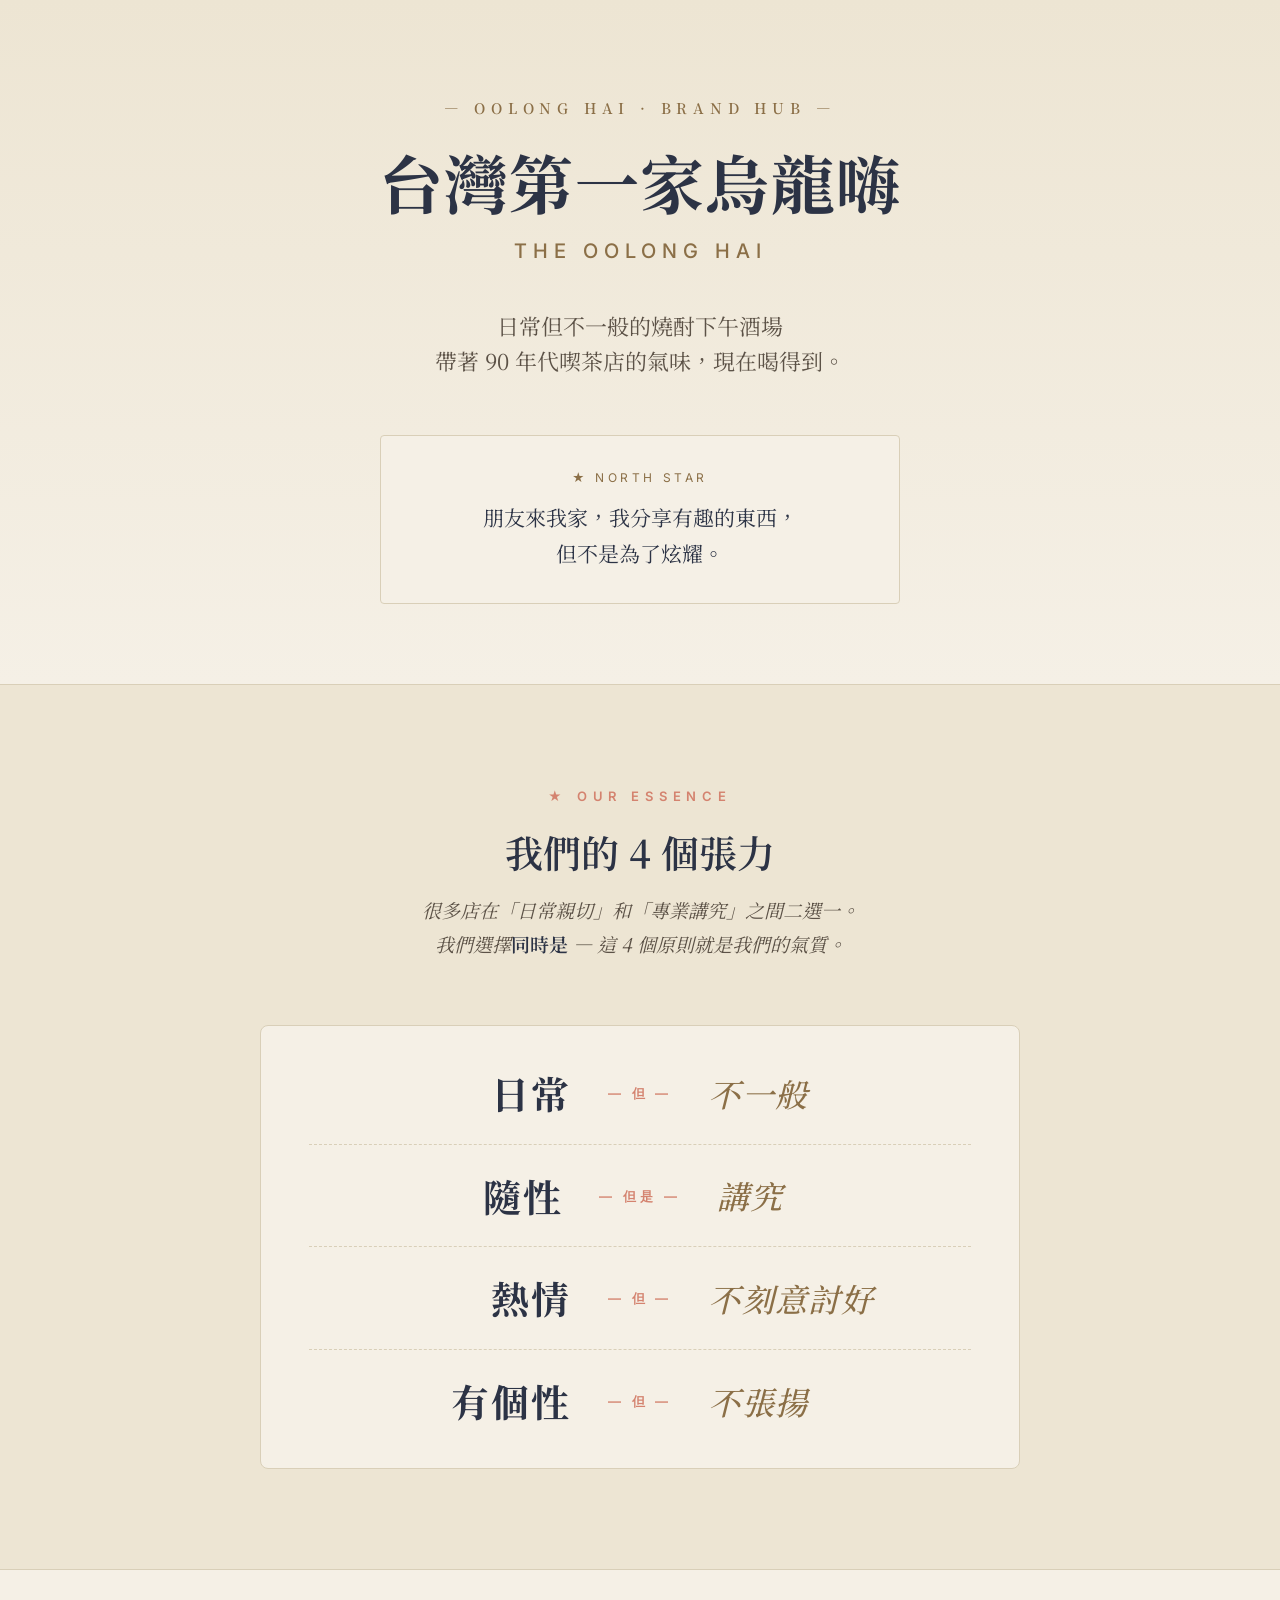
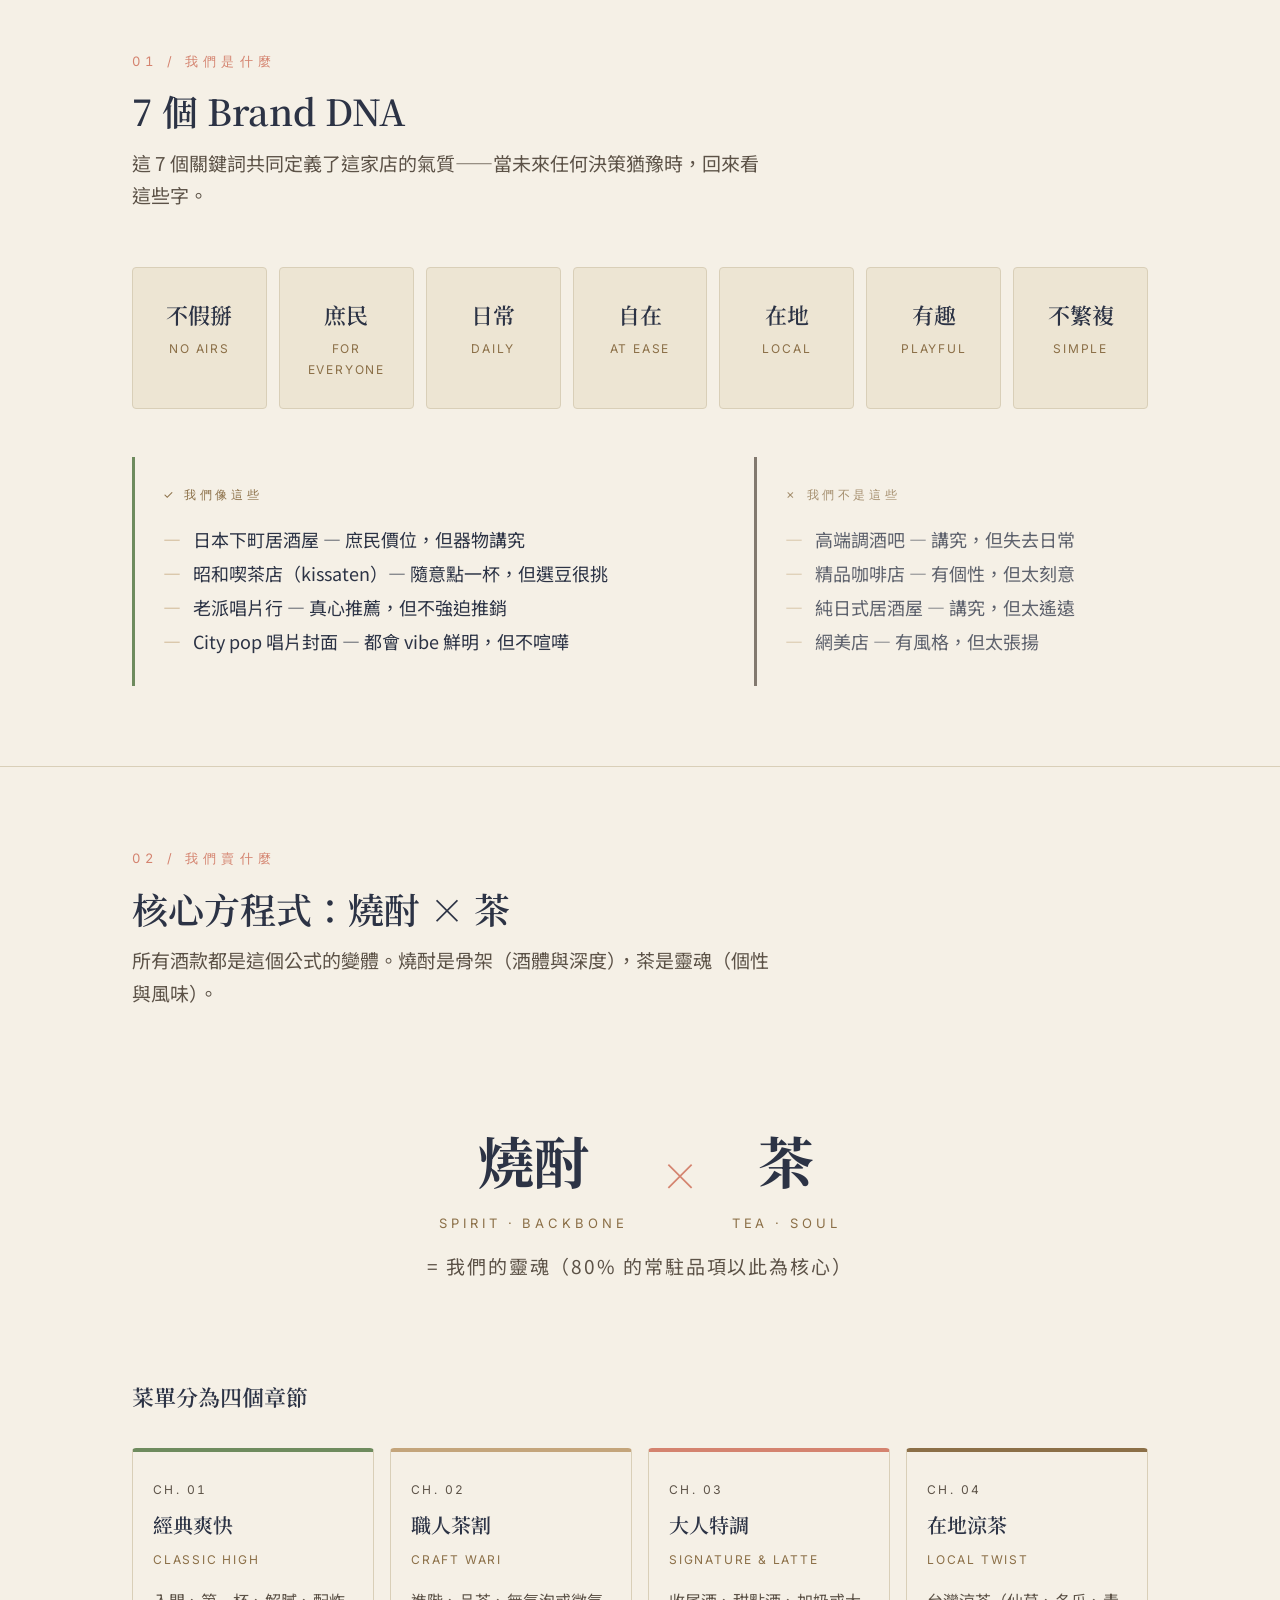
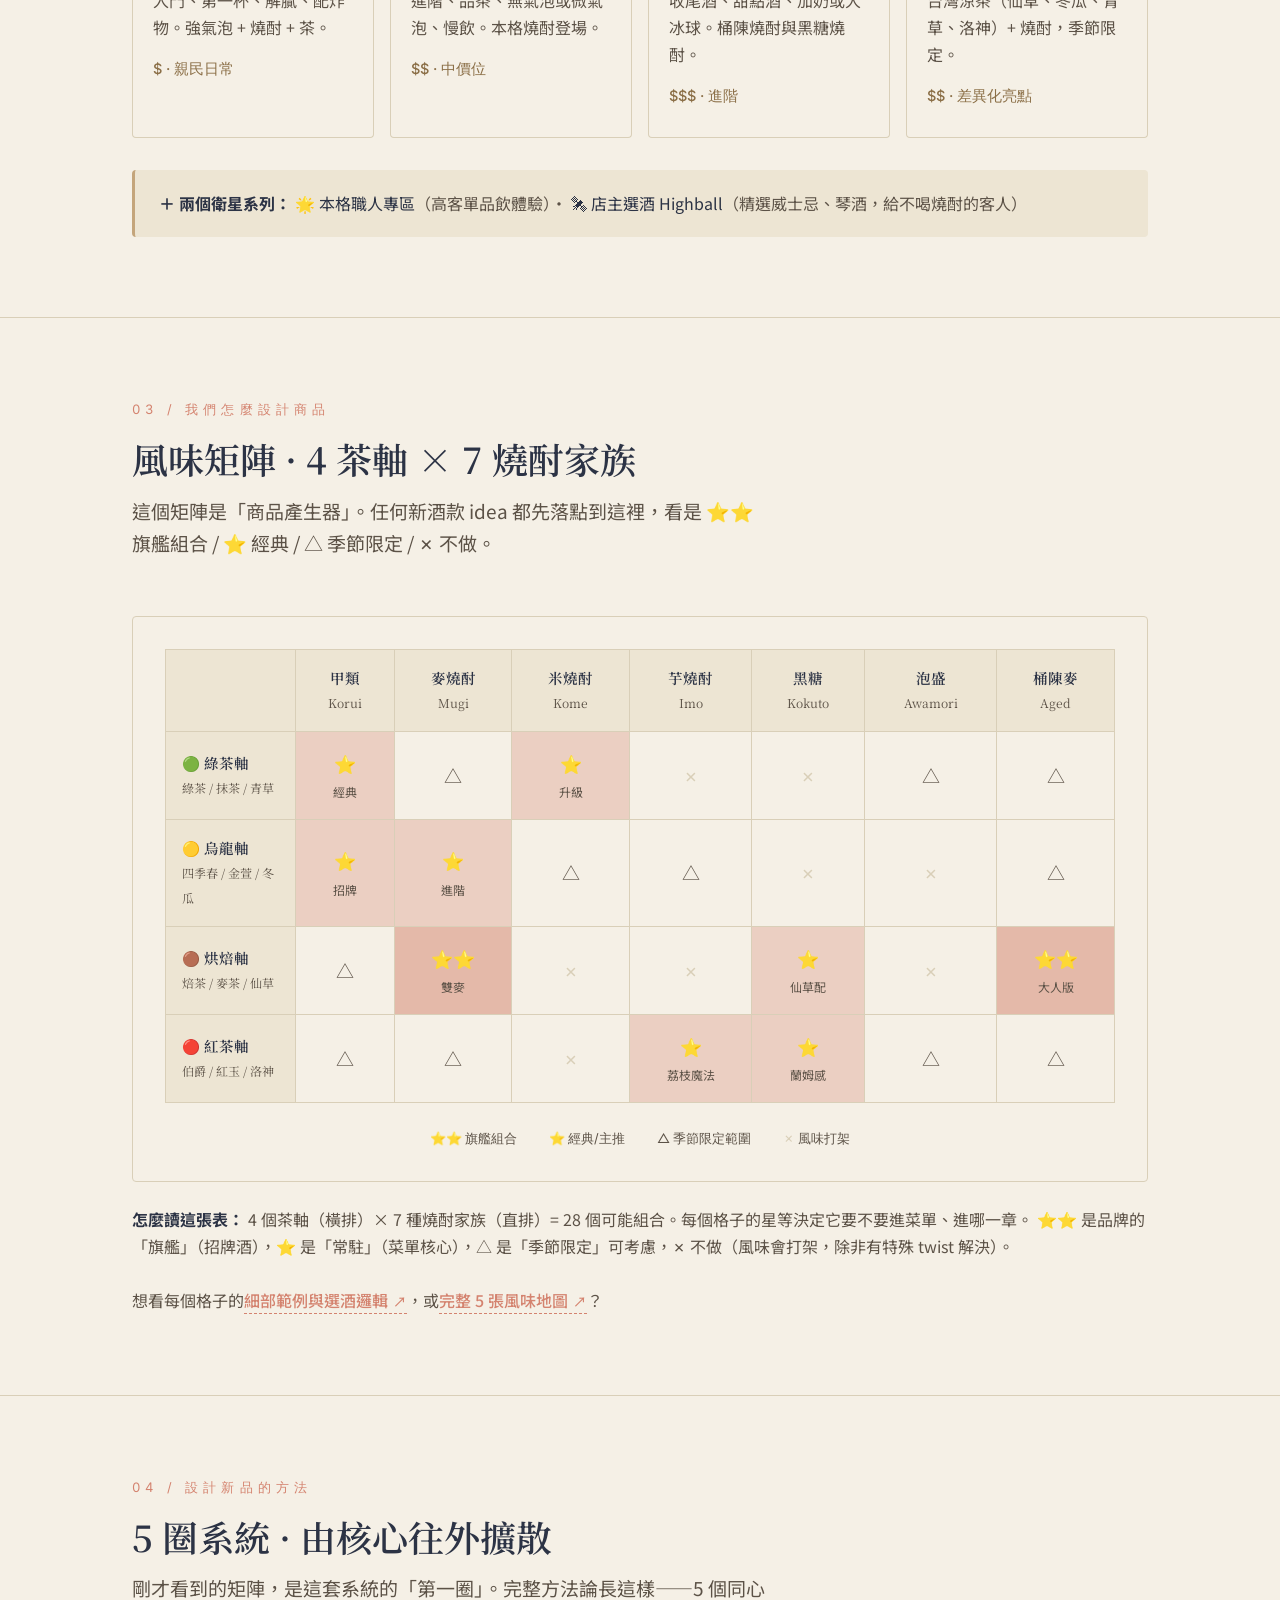
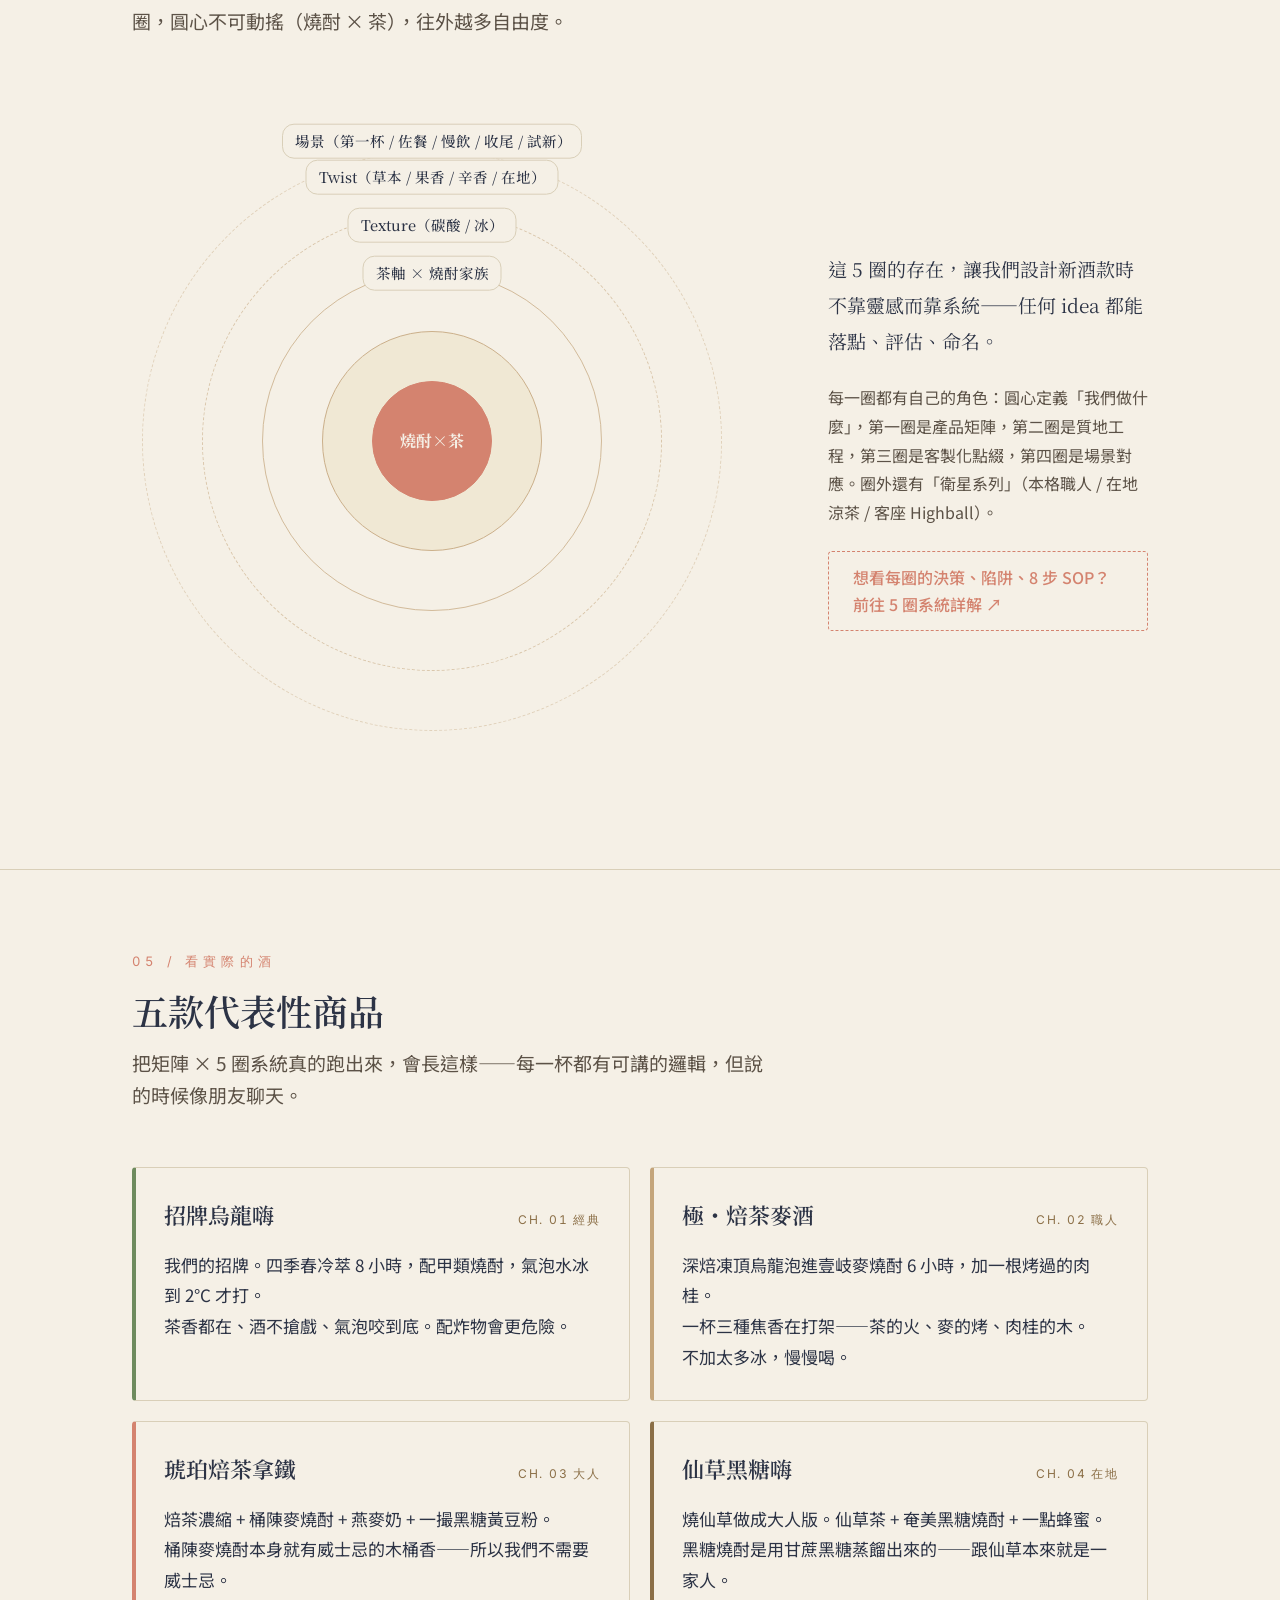
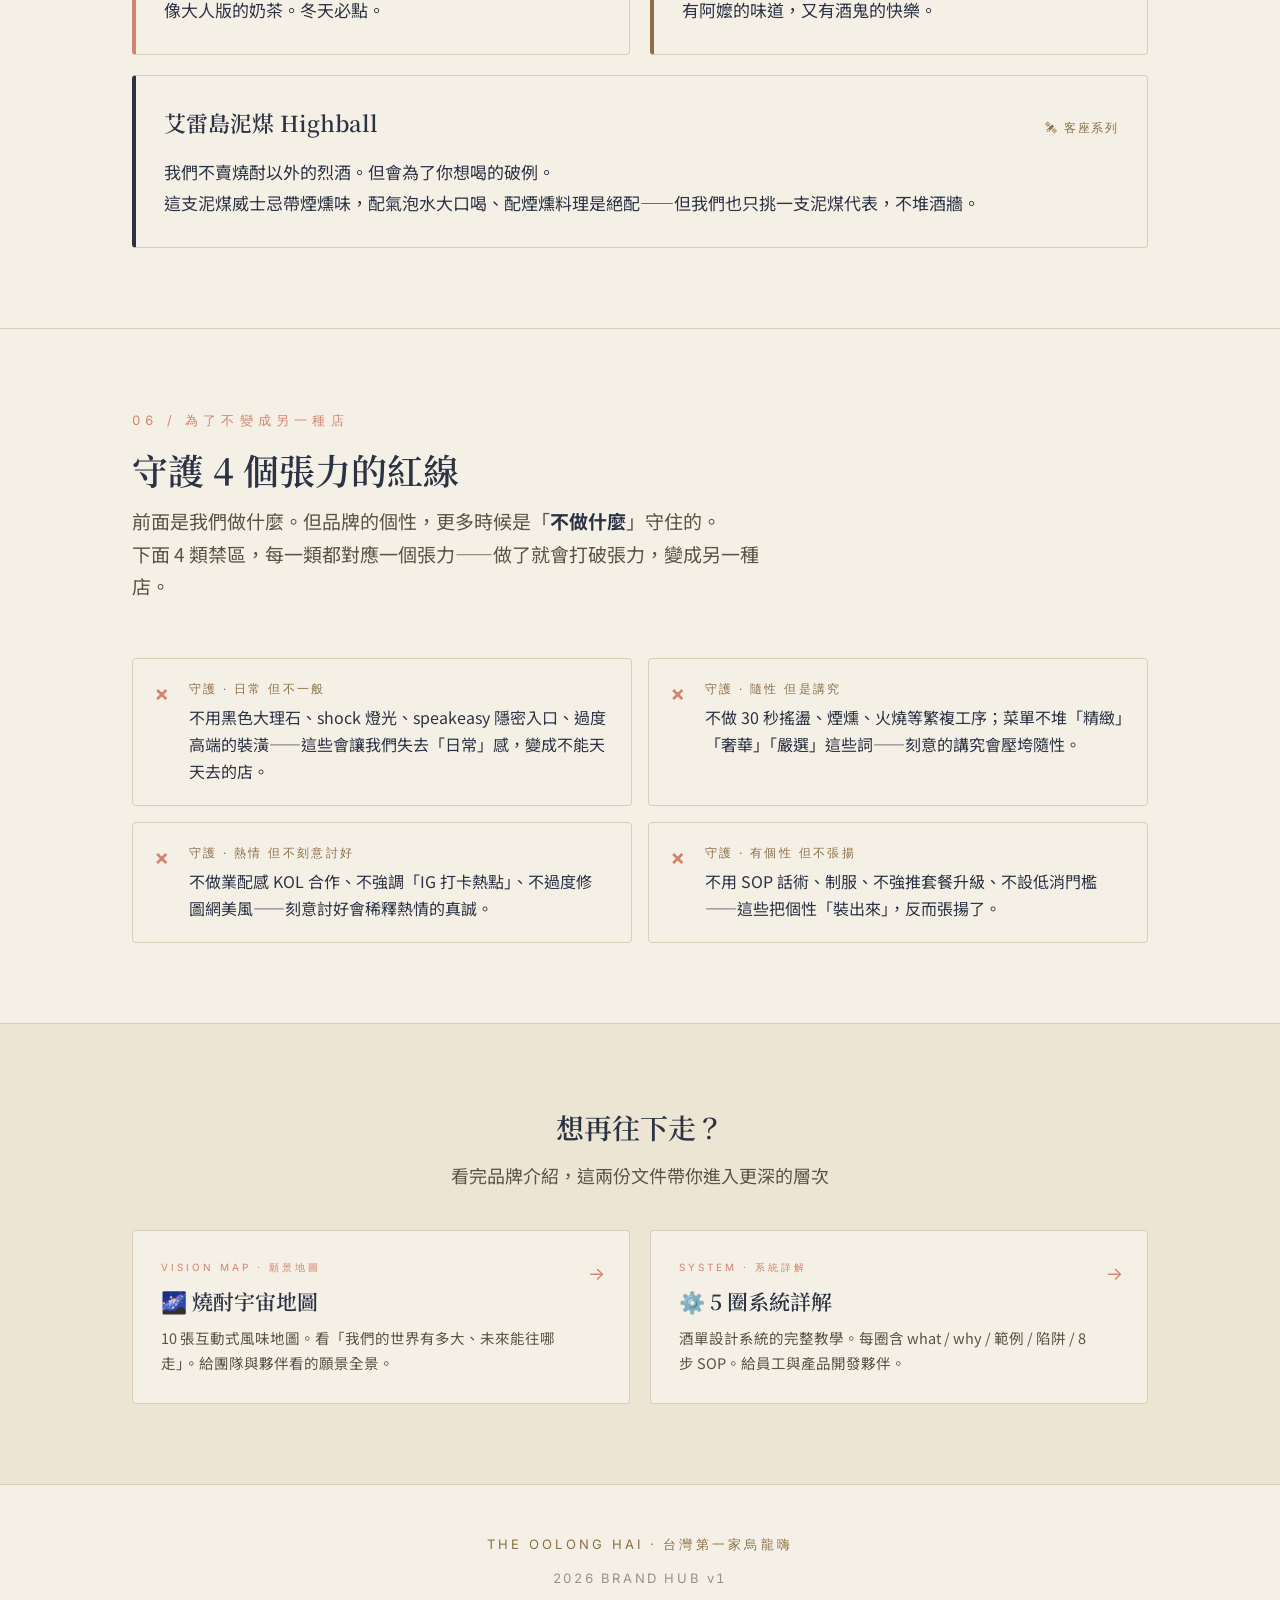
==== commit 315630c1: "v2: rename slugs + brand polish + mobile + OG/favicon Renames: - 燒酎宇宙地圖.html → universe.html - 5圈系統詳" ====
--- a/index.html
+++ b/index.html
@@ -4,6 +4,26 @@
 <meta charset="UTF-8">
 <meta name="viewport" content="width=device-width, initial-scale=1.0">
 <title>台灣第一家烏龍嗨 · 品牌介紹</title>
+<meta name="description" content="日常但不一般的燒酎下午酒場。帶著 90 年代喫茶店的氣味，現在喝得到。台灣第一家烏龍嗨——朋友來我家分享有趣的東西。">
+
+<!-- Favicon -->
+<link rel="icon" type="image/svg+xml" href="favicon.svg">
+
+<!-- Open Graph -->
+<meta property="og:type" content="website">
+<meta property="og:title" content="台灣第一家烏龍嗨 · The Oolong Hai">
+<meta property="og:description" content="日常但不一般的燒酎下午酒場。帶著 90 年代喫茶店的氣味，現在喝得到。">
+<meta property="og:image" content="https://1st-oolong-hai.vercel.app/og-image.svg">
+<meta property="og:url" content="https://1st-oolong-hai.vercel.app/">
+<meta property="og:site_name" content="台灣第一家烏龍嗨">
+<meta property="og:locale" content="zh_TW">
+
+<!-- Twitter Card -->
+<meta name="twitter:card" content="summary_large_image">
+<meta name="twitter:title" content="台灣第一家烏龍嗨 · The Oolong Hai">
+<meta name="twitter:description" content="日常但不一般的燒酎下午酒場。帶著 90 年代喫茶店的氣味，現在喝得到。">
+<meta name="twitter:image" content="https://1st-oolong-hai.vercel.app/og-image.svg">
+
 <link rel="preconnect" href="https://fonts.googleapis.com">
 <link rel="preconnect" href="https://fonts.gstatic.com" crossorigin>
 <link href="https://fonts.googleapis.com/css2?family=Noto+Serif+TC:wght@400;500;600;700&family=Noto+Sans+TC:wght@300;400;500;700&family=Inter:wght@400;500;600&display=swap" rel="stylesheet">
@@ -189,7 +209,7 @@
 
   .culture-coords {
     display: grid;
-    grid-template-columns: 1fr 1fr;
+    grid-template-columns: 6fr 4fr;
     gap: 32px;
     margin-top: 48px;
   }
@@ -1063,14 +1083,100 @@
     letter-spacing: 0.2em;
   }
 
-  /* Responsive */
+  /* === Responsive · 手機版優化 === */
   @media (max-width: 768px) {
-    .brand-title { font-size: 40px; }
-    .dna-grid { grid-template-columns: repeat(3, 1fr); }
-    .chapters { grid-template-columns: repeat(2, 1fr); }
-    .examples { grid-template-columns: 1fr; }
-    .culture-coords { grid-template-columns: 1fr; }
-    .donts { grid-template-columns: 1fr; }
+    .container { padding: 0 20px; }
+
+    /* Hero */
+    .hero { padding: 56px 0 40px; }
+    .brand-mark { font-size: 12px; letter-spacing: 0.3em; }
+    .brand-title { font-size: 38px; }
+    .brand-en { font-size: 14.5px; letter-spacing: 0.2em; margin-bottom: 28px; }
+    .brand-tagline { font-size: 17px; line-height: 1.7; }
+    .north-star { padding: 24px 24px; max-width: 100%; }
+    .north-star-text { font-size: 17px; }
+
+    /* Sections */
+    section { padding: 56px 0; }
+    .section-num { font-size: 12px; letter-spacing: 0.3em; }
+    .section-title { font-size: 28px; }
+    .section-subtitle { font-size: 16px; margin-bottom: 36px; }
+
+    /* Tensions */
+    .tensions-section { padding: 64px 0; }
+    .tensions-title { font-size: 28px; }
+    .tensions-subtitle { font-size: 16px; margin-bottom: 40px; line-height: 1.7; }
+    .tensions-grid { padding: 8px 20px; }
+    .tension-row { grid-template-columns: 1fr; gap: 6px; padding: 18px 0; }
+    .tension-left, .tension-right { text-align: center; font-size: 26px; }
+    .tension-divider { padding: 4px 0; }
+
+    /* DNA pills */
+    .dna-grid { grid-template-columns: repeat(3, 1fr); gap: 8px; }
+    .dna-pill { padding: 18px 8px; }
+    .dna-word { font-size: 18px; }
+    .dna-en { font-size: 10px; }
+
+    /* Culture coords - stack */
+    .culture-coords { grid-template-columns: 1fr; gap: 16px; }
+    .culture-block { padding: 20px; }
+    .culture-list li { font-size: 16px; }
+
+    /* Equation */
+    .equation { padding: 24px 0; }
+    .eq-row { gap: 16px; flex-wrap: nowrap; }
+    .eq-term { font-size: 40px; }
+    .eq-op { font-size: 28px; margin-top: -6px; }
+    .eq-result { font-size: 16px; }
+
+    /* Chapters - 2 col */
+    .chapters { grid-template-columns: repeat(2, 1fr); gap: 12px; }
+    .chapter-card { padding: 18px 14px; }
+    .chapter-name { font-size: 17px; }
+    .chapter-desc { font-size: 14px; }
+
+    /* Matrix - horizontal scroll */
+    .matrix-wrap { overflow-x: auto; padding: 16px; }
+    .matrix-table { min-width: 720px; font-size: 13px; }
+
+    /* 5 圈 system - stack circles + text */
+    section > .container > div[style*="display: flex"] {
+      flex-direction: column !important;
+      gap: 32px !important;
+    }
+    .circles-wrap { width: 100%; display: flex; justify-content: center; }
+    .circles-side { width: 100%; }
+
+    /* Examples - 1 col */
+    .examples { grid-template-columns: 1fr; gap: 14px; }
+    .example-card { padding: 22px 20px; }
+    .example-card[style*="grid-column"] { grid-column: span 1 !important; }
+    .example-name { font-size: 19px; }
+    .example-body { font-size: 15px; line-height: 1.8; }
+
+    /* Donts - 1 col */
+    .donts { grid-template-columns: 1fr; gap: 12px; }
+    .dont-card { padding: 16px 20px 16px 48px; }
+    .dont-card::before { left: 16px; top: 14px; font-size: 18px; }
+    .dont-text { font-size: 14px; line-height: 1.7; }
+
+    /* Related */
+    .related { padding: 56px 0; }
+    .related-h { font-size: 24px; }
+    .related-grid { grid-template-columns: 1fr; gap: 14px; }
+    .related-card { padding: 22px 24px; }
+
+    /* Footer */
+    footer { padding: 28px 16px; line-height: 1.6; }
+  }
+
+  @media (max-width: 480px) {
+    .brand-title { font-size: 32px; }
+    .section-title { font-size: 24px; }
+    .tensions-title { font-size: 24px; }
+    .eq-term { font-size: 32px; }
+    .dna-grid { grid-template-columns: repeat(2, 1fr); }
+    .chapters { grid-template-columns: 1fr; }
   }
 </style>
 </head>
@@ -1079,9 +1185,9 @@
 <!-- =========== HERO =========== -->
 <header class="hero">
   <div class="container">
-    <div class="brand-mark">— OOLONG HIGH · BRAND HUB —</div>
+    <div class="brand-mark">— OOLONG HAI · BRAND HUB —</div>
     <h1 class="brand-title">台灣第一家烏龍嗨</h1>
-    <div class="brand-en">The Oolong High</div>
+    <div class="brand-en">The Oolong Hai</div>
     <p class="brand-tagline">日常但不一般的燒酎下午酒場<br>帶著 90 年代喫茶店的氣味，現在喝得到。</p>
 
     <div class="north-star">
@@ -1304,7 +1410,7 @@
       4 個茶軸（橫排）× 7 種燒酎家族（直排）= 28 個可能組合。每個格子的星等決定它要不要進菜單、進哪一章。
       ⭐⭐ 是品牌的「旗艦」（招牌酒），⭐ 是「常駐」（菜單核心），△ 是「季節限定」可考慮，✗ 不做（風味會打架，除非有特殊 twist 解決）。
       <br><br>
-      想看每個格子的<a href="5圈系統詳解.html#" class="deep-link">細部範例與選酒邏輯</a>，或<a href="燒酎宇宙地圖.html" class="deep-link">完整 5 張風味地圖</a>？
+      想看每個格子的<a href="system.html#" class="deep-link">細部範例與選酒邏輯</a>，或<a href="universe.html" class="deep-link">完整 5 張風味地圖</a>？
     </p>
   </div>
 </section>
@@ -1339,7 +1445,7 @@
         <p style="font-size: 16px; line-height: 1.8; color: var(--ink-soft);">
           每一圈都有自己的角色：圓心定義「我們做什麼」，第一圈是產品矩陣，第二圈是質地工程，第三圈是客製化點綴，第四圈是場景對應。圈外還有「衛星系列」（本格職人 / 在地涼茶 / 客座 Highball）。
         </p>
-        <a href="5圈系統詳解.html" style="display: inline-block; margin-top: 24px; padding: 12px 24px; background: var(--bg-paper); color: var(--hojicha); text-decoration: none; border: 1.5px dashed var(--hojicha); border-radius: 4px; font-size: 16px; font-weight: 500; transition: all 0.2s;" onmouseover="this.style.background='var(--highlight)'" onmouseout="this.style.background='var(--bg-paper)'">
+        <a href="system.html" style="display: inline-block; margin-top: 24px; padding: 12px 24px; background: var(--bg-paper); color: var(--hojicha); text-decoration: none; border: 1.5px dashed var(--hojicha); border-radius: 4px; font-size: 16px; font-weight: 500; transition: all 0.2s;" onmouseover="this.style.background='var(--highlight)'" onmouseout="this.style.background='var(--bg-paper)'">
           想看每圈的決策、陷阱、8 步 SOP？前往 5 圈系統詳解 ↗
         </a>
       </div>
@@ -1450,12 +1556,12 @@
     <h2 class="related-h">想再往下走？</h2>
     <p class="related-sub">看完品牌介紹，這兩份文件帶你進入更深的層次</p>
     <div class="related-grid">
-      <a href="燒酎宇宙地圖.html" class="related-card">
+      <a href="universe.html" class="related-card">
         <div class="related-tag">VISION MAP · 願景地圖</div>
         <div class="related-title">🌌 燒酎宇宙地圖</div>
         <div class="related-desc">10 張互動式風味地圖。看「我們的世界有多大、未來能往哪走」。給團隊與夥伴看的願景全景。</div>
       </a>
-      <a href="5圈系統詳解.html" class="related-card">
+      <a href="system.html" class="related-card">
         <div class="related-tag">SYSTEM · 系統詳解</div>
         <div class="related-title">⚙️ 5 圈系統詳解</div>
         <div class="related-desc">酒單設計系統的完整教學。每圈含 what / why / 範例 / 陷阱 / 8 步 SOP。給員工與產品開發夥伴。</div>
@@ -1467,7 +1573,7 @@
 <!-- =========== FOOTER =========== -->
 <footer>
   <div class="container">
-    <span style="color: var(--tea-brown); letter-spacing: 0.25em;">THE OOLONG HIGH · 台灣第一家烏龍嗨</span>
+    <span style="color: var(--tea-brown); letter-spacing: 0.25em;">THE OOLONG HAI · 台灣第一家烏龍嗨</span>
     <div style="margin-top: 12px; opacity: 0.6;">2026 BRAND HUB v1</div>
   </div>
 </footer>
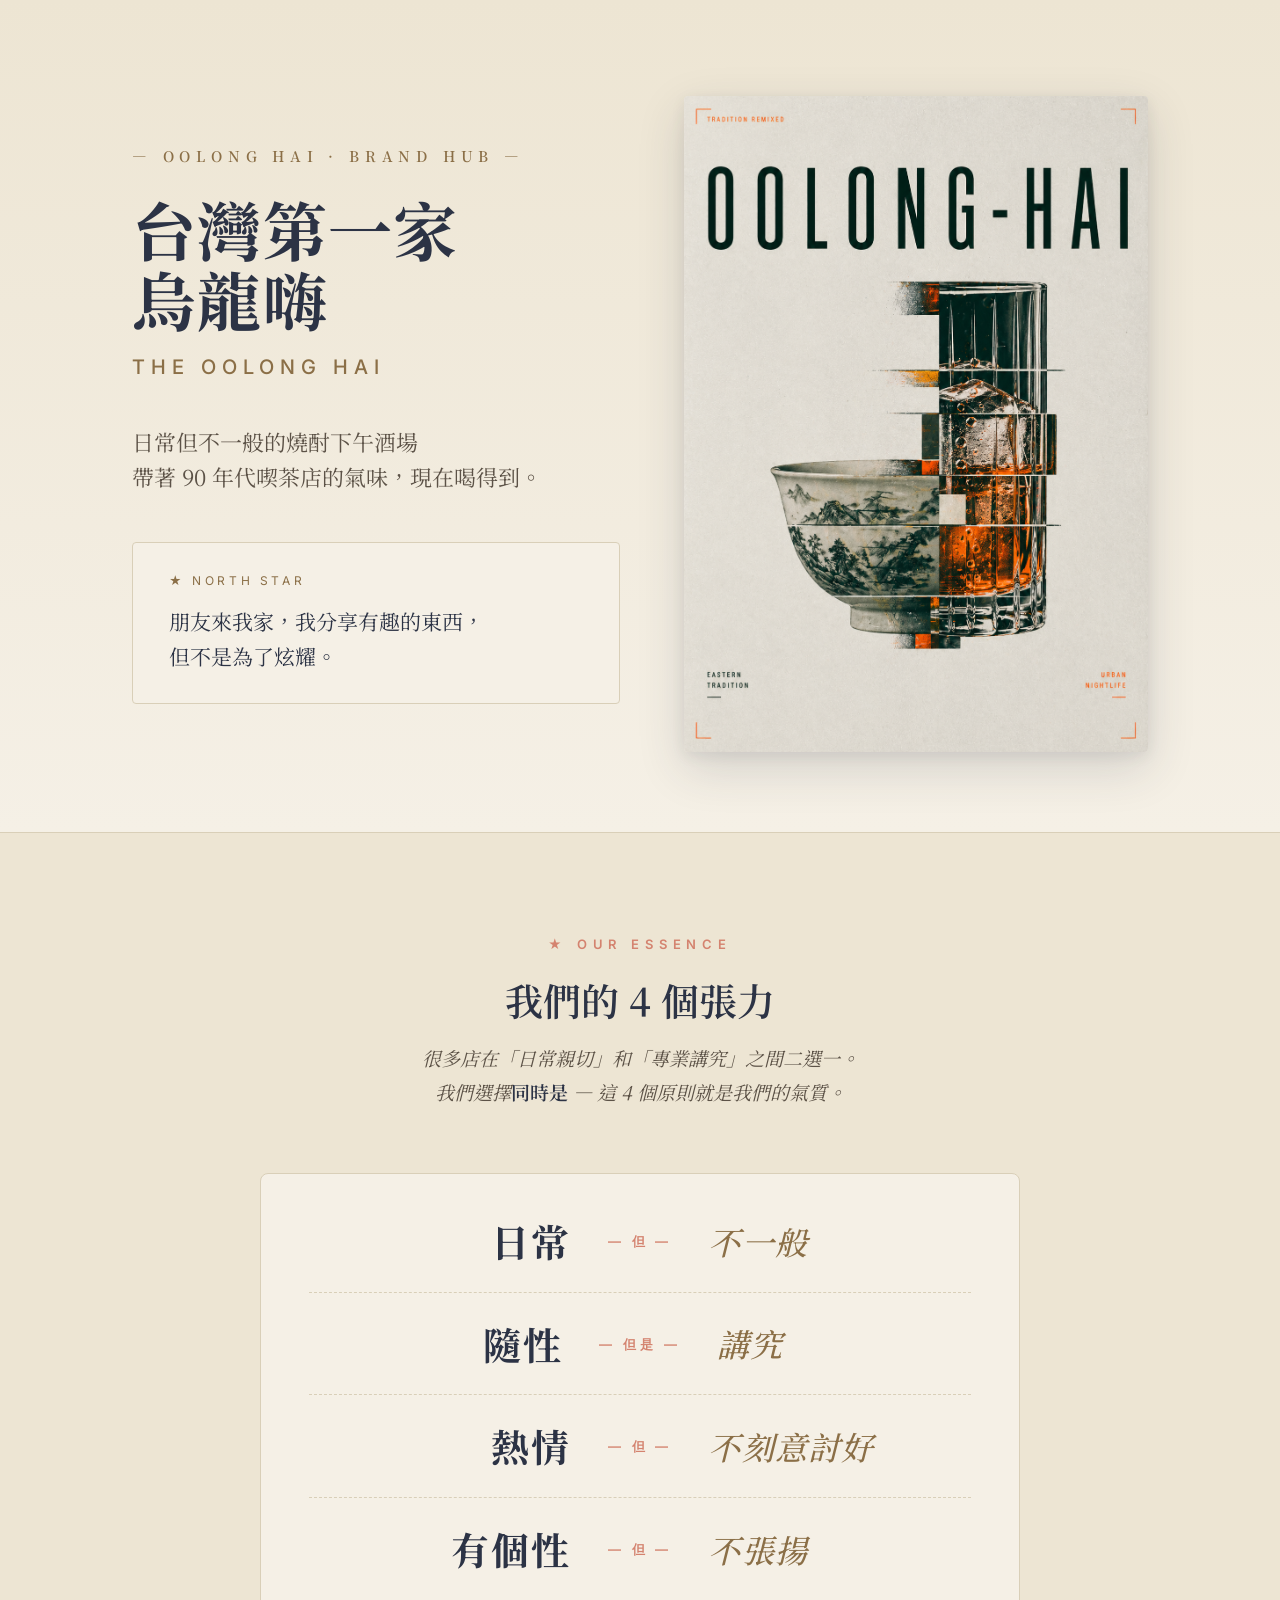
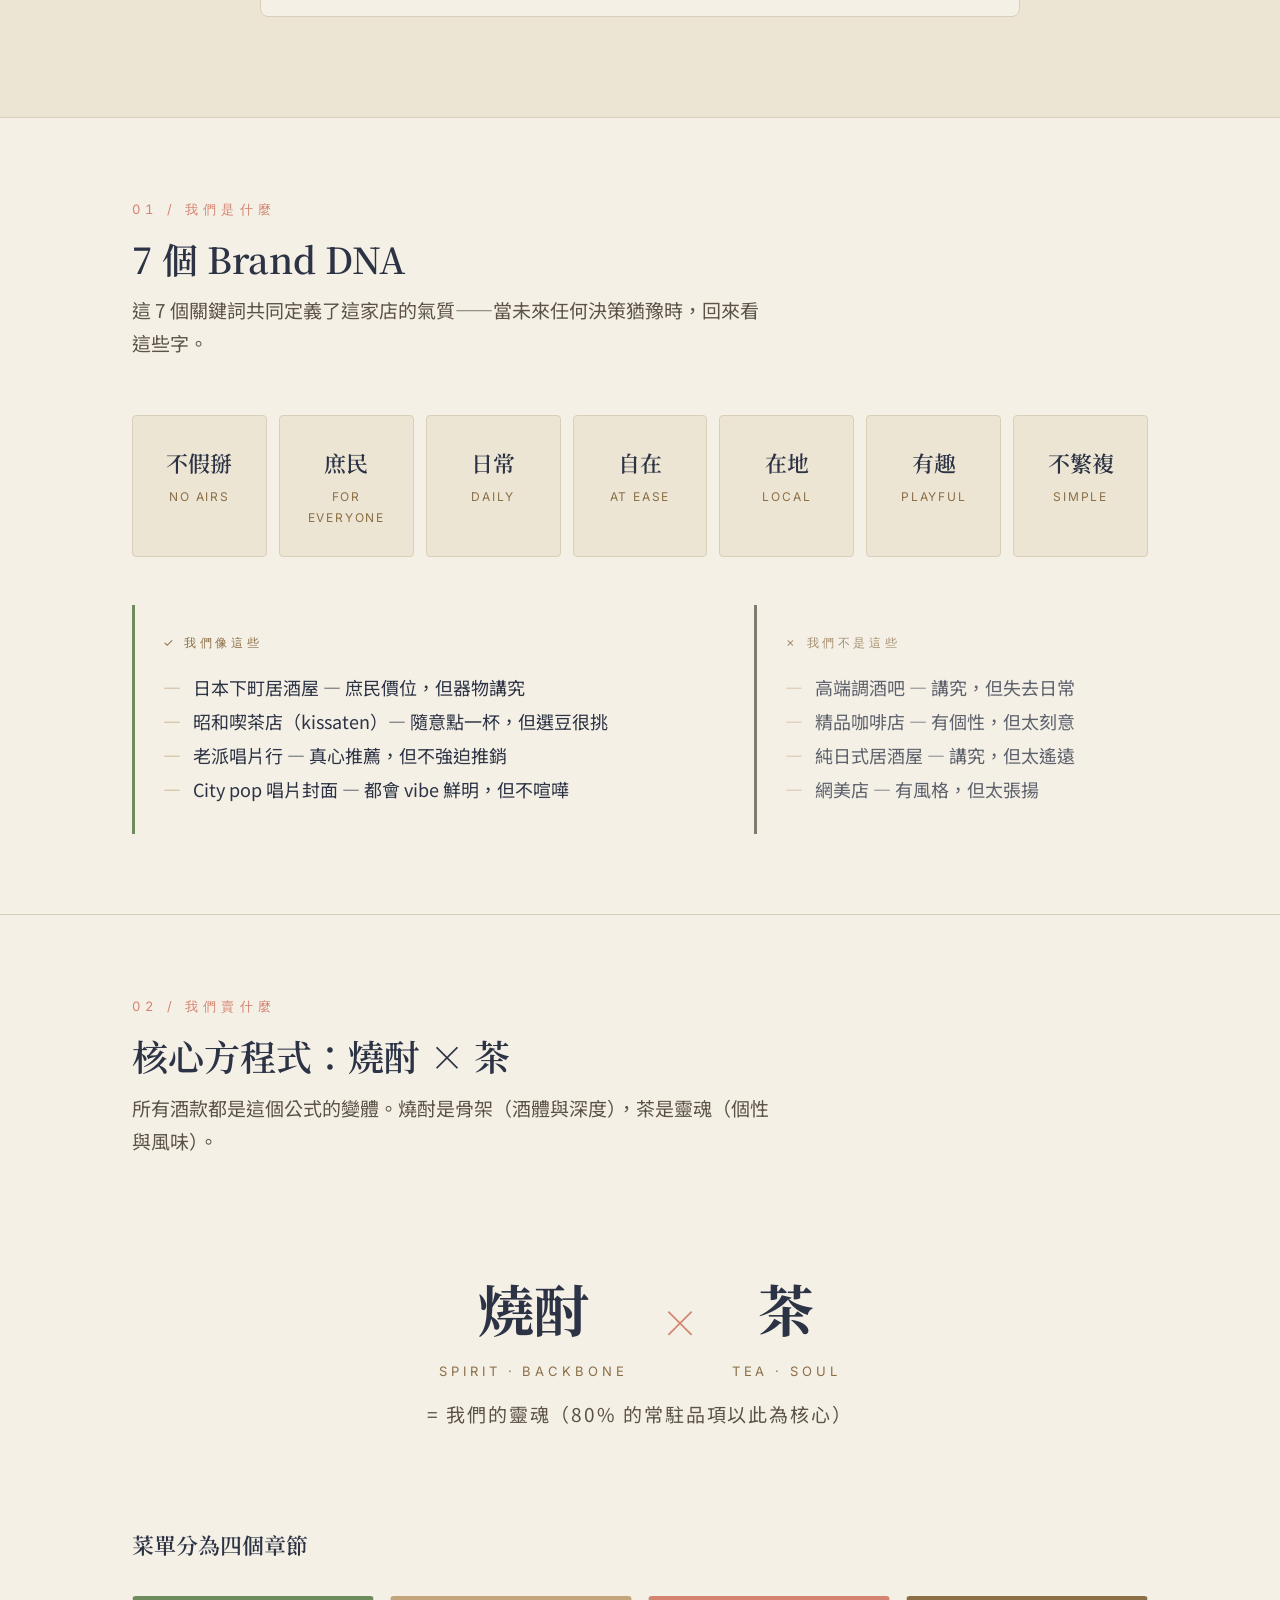
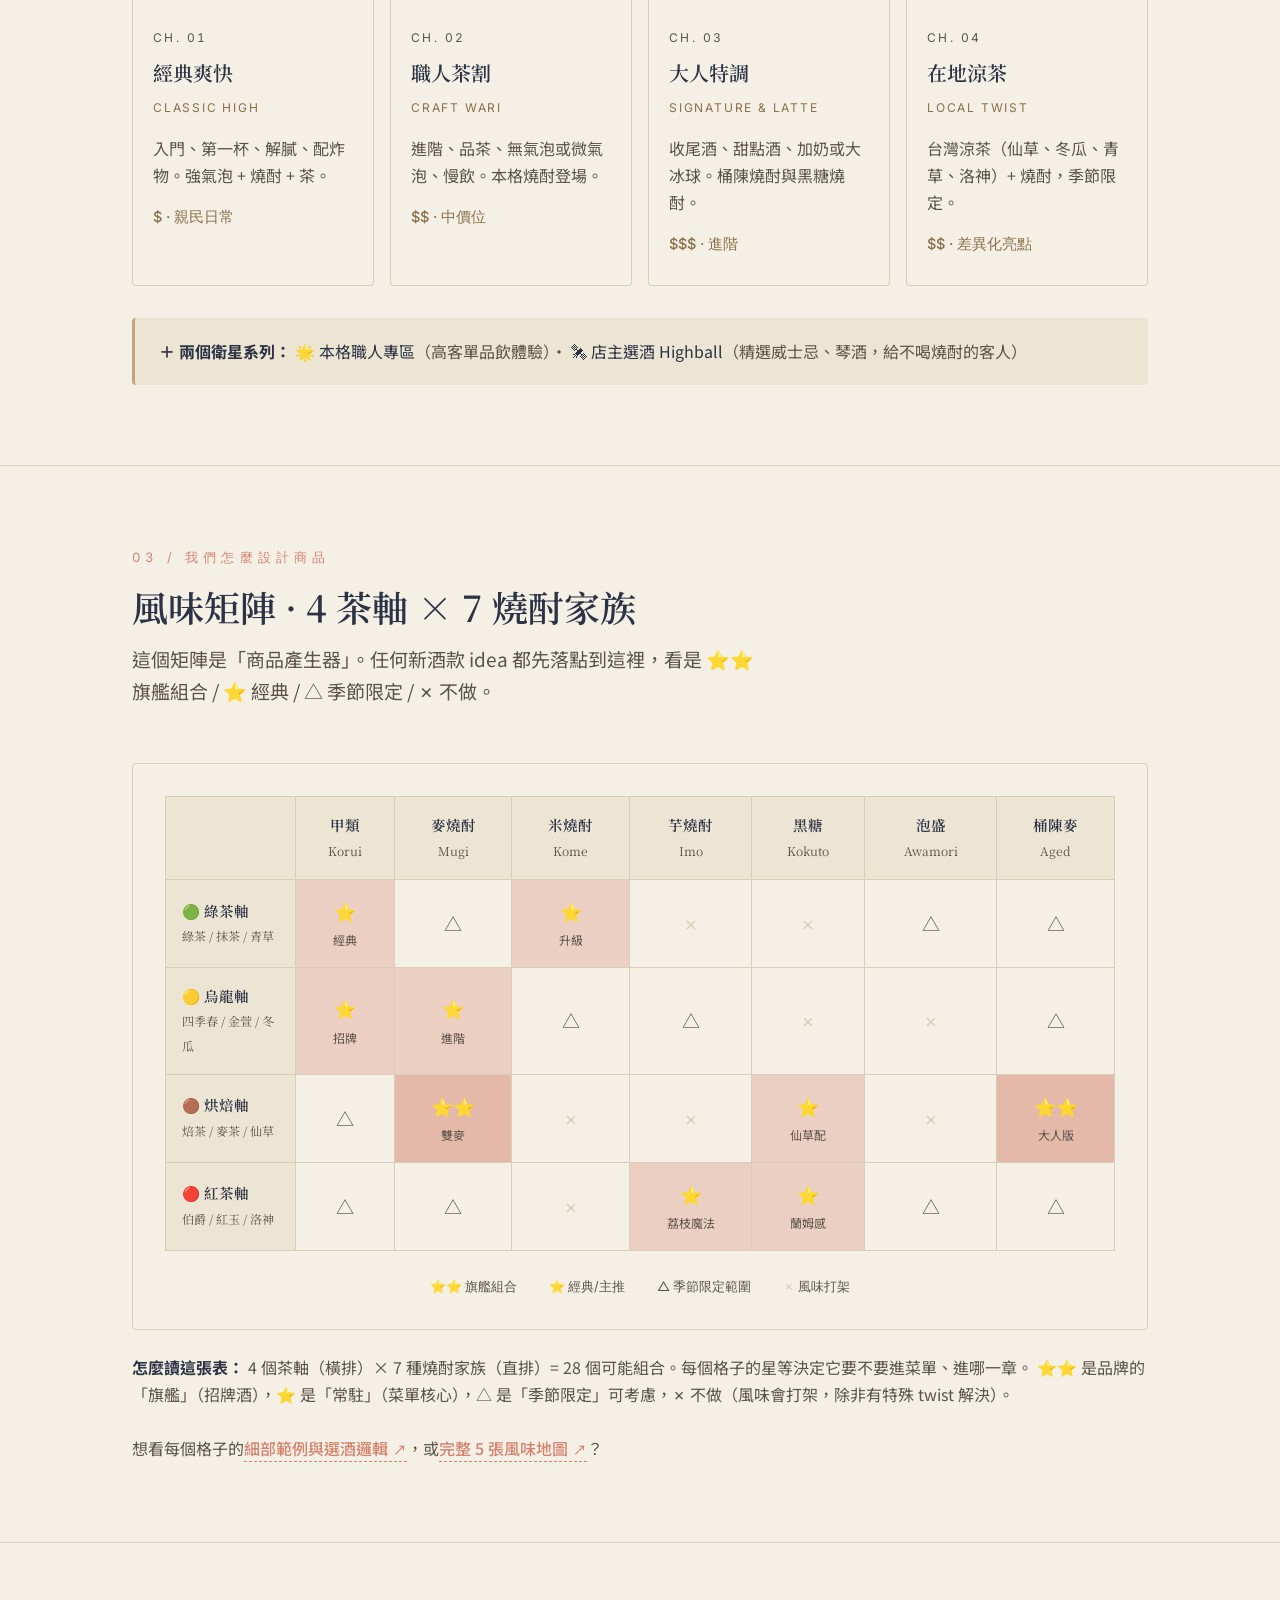
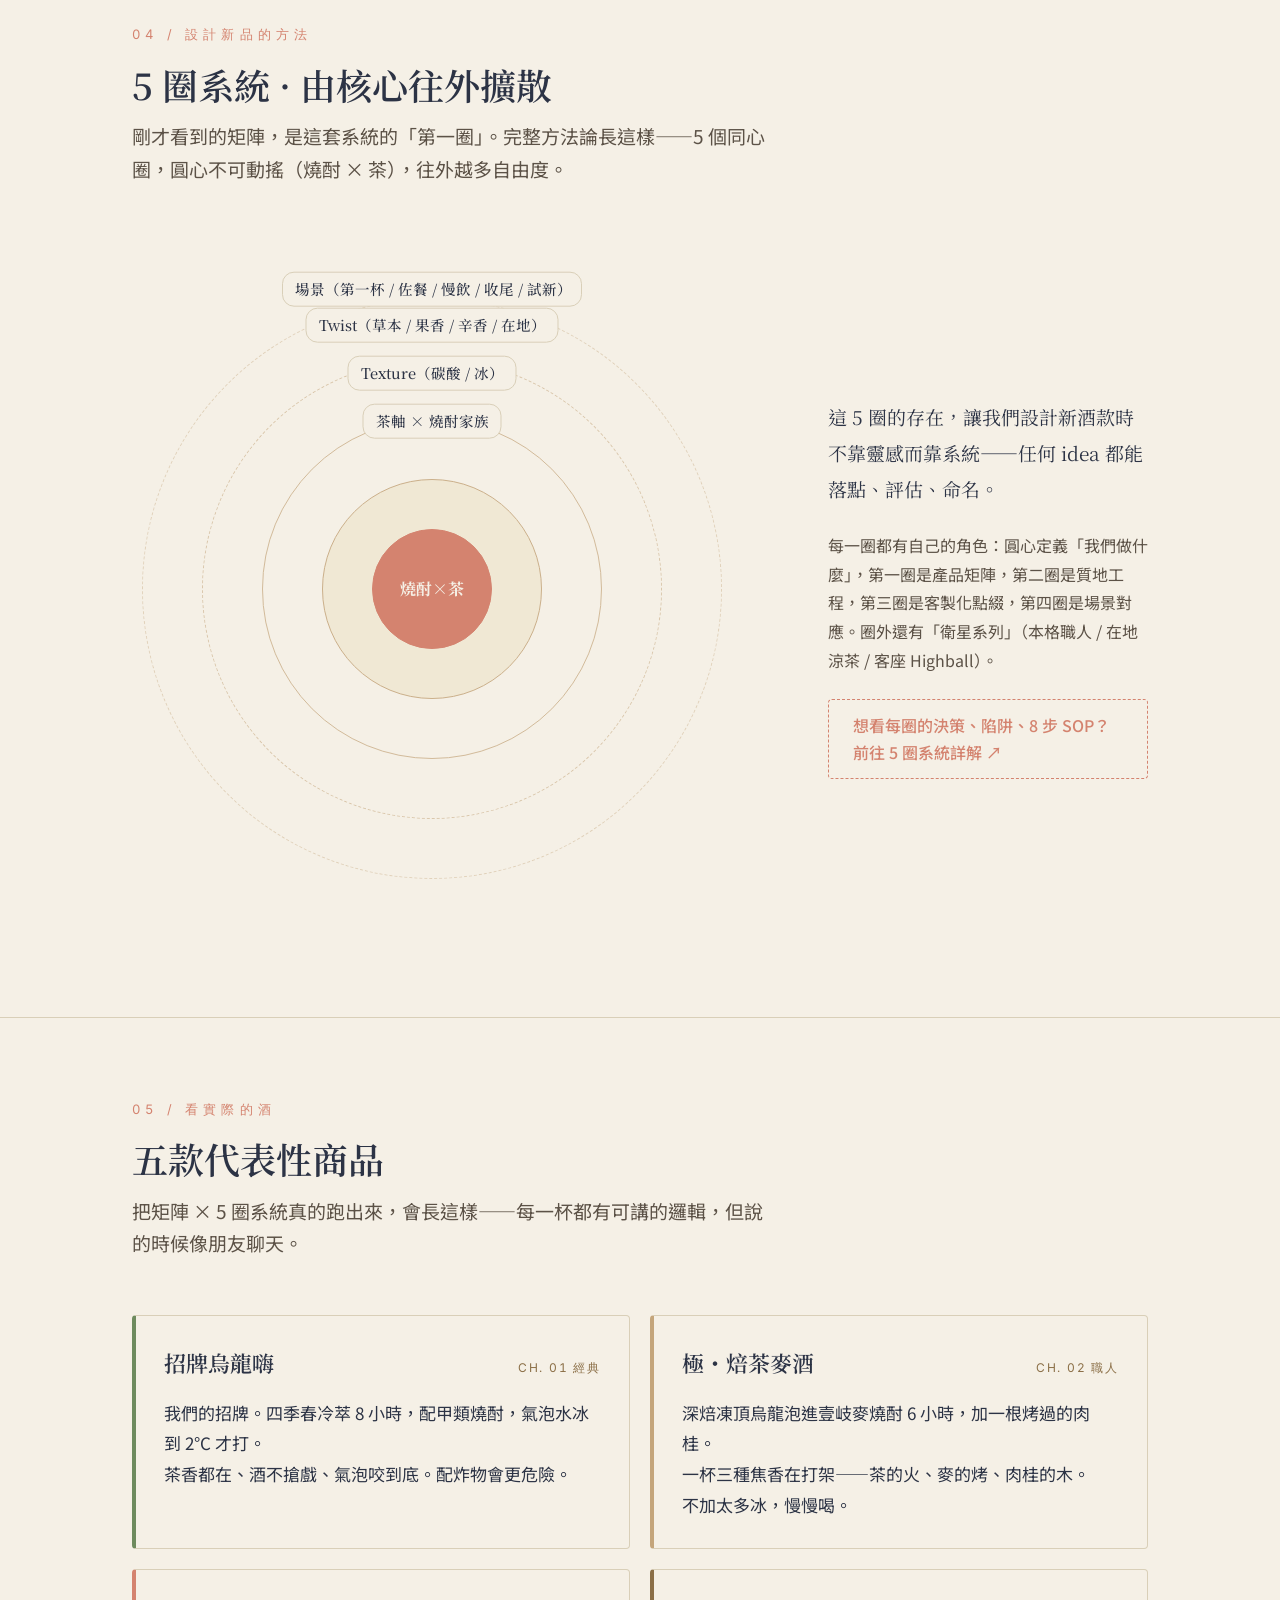
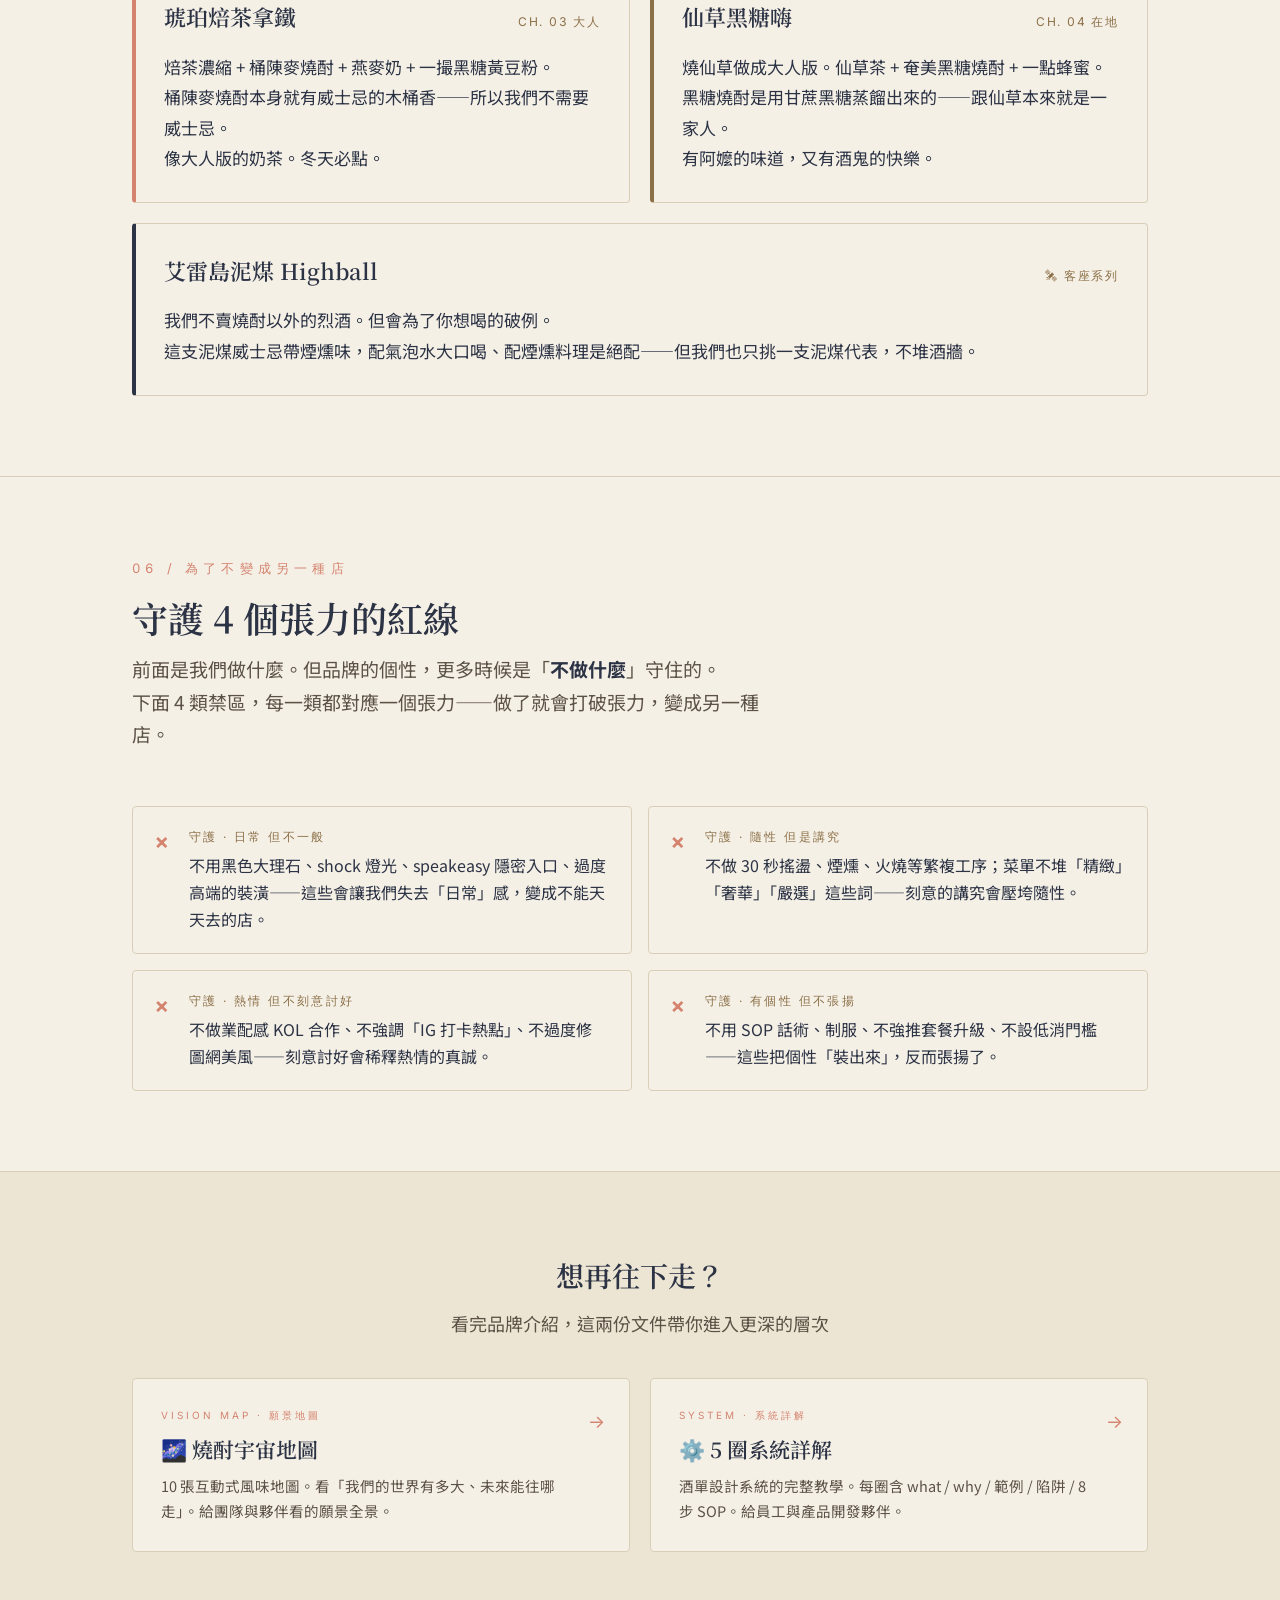
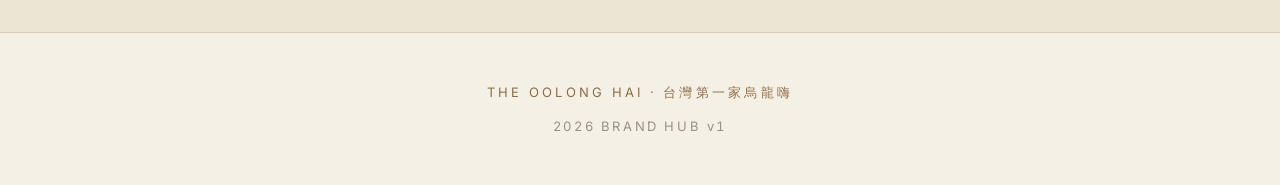
==== commit aa781cc6: "v3: 簡報版 + 品牌視覺 + 手機字級系統 - 統一手機字級（11/13/15/17/18/22/24/26/34/40px）跨三頁，解決字級忽大忽小 - 新增 16:10 簡報版：index-s" ====
--- a/index.html
+++ b/index.html
@@ -68,9 +68,36 @@
   /* === Hero === */
   .hero {
     padding: 96px 0 80px;
-    text-align: center;
     border-bottom: 1px solid var(--line);
     background: linear-gradient(180deg, var(--bg-paper-2) 0%, var(--bg-paper) 100%);
+  }
+
+  .hero-grid {
+    display: grid;
+    grid-template-columns: 1.05fr 1fr;
+    gap: 64px;
+    align-items: center;
+  }
+
+  .hero-text {
+    text-align: left;
+  }
+
+  .hero-visual {
+    display: flex;
+    align-items: center;
+    justify-content: center;
+  }
+
+  .hero-visual img {
+    width: 100%;
+    height: auto;
+    max-width: 480px;
+    display: block;
+    border-radius: 4px;
+    box-shadow:
+      0 16px 48px rgba(44, 51, 69, 0.16),
+      0 4px 14px rgba(44, 51, 69, 0.08);
   }
 
   .brand-mark {
@@ -88,7 +115,7 @@
     font-weight: 700;
     font-size: 64px;
     letter-spacing: 0.02em;
-    line-height: 1.15;
+    line-height: 1.1;
     color: var(--ink);
     margin-bottom: 16px;
   }
@@ -108,19 +135,16 @@
     font-size: 22px;
     color: var(--ink-soft);
     max-width: 560px;
-    margin: 0 auto;
     line-height: 1.6;
   }
 
   .north-star {
-    margin-top: 56px;
-    padding: 32px 40px;
+    margin-top: 48px;
+    padding: 28px 36px;
     background: var(--bg-paper);
     border: 1px solid var(--line);
     border-radius: 4px;
     max-width: 520px;
-    margin-left: auto;
-    margin-right: auto;
     position: relative;
   }
 
@@ -697,6 +721,7 @@
 
   @media (max-width: 768px) {
     .tensions-action-grid { grid-template-columns: 1fr; }
+    .tac-evidence { font-size: 15px; }
   }
 
   .tension-row {
@@ -746,7 +771,7 @@
   @media (max-width: 768px) {
     .tensions-grid { padding: 16px 24px; }
     .tension-row { grid-template-columns: 1fr; gap: 8px; padding: 20px 0; }
-    .tension-left, .tension-right { text-align: center; font-size: 28px; }
+    .tension-left, .tension-right { text-align: center; }
     .tension-divider { padding: 6px 0; }
   }
 
@@ -876,9 +901,10 @@
   }
 
   @media (max-width: 768px) {
-    .the-one-name { font-size: 48px; }
-    .the-one-recipe { grid-template-columns: 50px 1fr; font-size: 17px; }
-    .the-one-why { font-size: 18px; }
+    .the-one-name { font-size: 40px; }
+    .the-one-recipe { grid-template-columns: 50px 1fr; font-size: 16px; }
+    .the-one-why { font-size: 16px; }
+    .the-one-why strong { font-size: 17px; }
   }
 
   /* === Inline deep links === */
@@ -1083,57 +1109,71 @@
     letter-spacing: 0.2em;
   }
 
-  /* === Responsive · 手機版優化 === */
+  /* === Responsive · 手機版字級系統 ===
+     統一 type scale (≤768px):
+       eyebrow 11 / caption 13 / body 15 / lead 16
+       h4 18 / h3 22 / h2 24 / h2-emphasis 26 / h1 34 / display 40
+  */
   @media (max-width: 768px) {
+    body { font-size: 16px; }
     .container { padding: 0 20px; }
 
     /* Hero */
     .hero { padding: 56px 0 40px; }
-    .brand-mark { font-size: 12px; letter-spacing: 0.3em; }
-    .brand-title { font-size: 38px; }
-    .brand-en { font-size: 14.5px; letter-spacing: 0.2em; margin-bottom: 28px; }
-    .brand-tagline { font-size: 17px; line-height: 1.7; }
-    .north-star { padding: 24px 24px; max-width: 100%; }
-    .north-star-text { font-size: 17px; }
+    .hero-grid {
+      grid-template-columns: 1fr;
+      gap: 32px;
+      text-align: center;
+    }
+    .hero-text { text-align: center; }
+    .hero-visual { order: -1; }
+    .hero-visual img { max-width: 320px; }
+    .brand-mark { font-size: 11px; letter-spacing: 0.3em; }
+    .brand-title { font-size: 34px; }
+    .brand-en { font-size: 13px; letter-spacing: 0.2em; margin-bottom: 28px; }
+    .brand-tagline { font-size: 16px; line-height: 1.7; margin: 0 auto; }
+    .north-star { padding: 22px 24px; max-width: 100%; margin: 32px auto 0; }
+    .north-star-text { font-size: 16px; }
 
     /* Sections */
     section { padding: 56px 0; }
-    .section-num { font-size: 12px; letter-spacing: 0.3em; }
-    .section-title { font-size: 28px; }
-    .section-subtitle { font-size: 16px; margin-bottom: 36px; }
+    .section-num { font-size: 11px; letter-spacing: 0.3em; }
+    .section-title { font-size: 24px; }
+    .section-subtitle { font-size: 15px; margin-bottom: 32px; }
 
     /* Tensions */
     .tensions-section { padding: 64px 0; }
-    .tensions-title { font-size: 28px; }
-    .tensions-subtitle { font-size: 16px; margin-bottom: 40px; line-height: 1.7; }
+    .tensions-title { font-size: 26px; }
+    .tensions-subtitle { font-size: 15px; margin-bottom: 36px; line-height: 1.7; }
     .tensions-grid { padding: 8px 20px; }
     .tension-row { grid-template-columns: 1fr; gap: 6px; padding: 18px 0; }
-    .tension-left, .tension-right { text-align: center; font-size: 26px; }
-    .tension-divider { padding: 4px 0; }
+    .tension-left, .tension-right { text-align: center; font-size: 24px; }
+    .tension-divider { font-size: 11px; padding: 4px 0; }
 
     /* DNA pills */
     .dna-grid { grid-template-columns: repeat(3, 1fr); gap: 8px; }
     .dna-pill { padding: 18px 8px; }
     .dna-word { font-size: 18px; }
-    .dna-en { font-size: 10px; }
+    .dna-en { font-size: 11px; }
 
     /* Culture coords - stack */
     .culture-coords { grid-template-columns: 1fr; gap: 16px; }
     .culture-block { padding: 20px; }
-    .culture-list li { font-size: 16px; }
+    .culture-label { font-size: 11px; }
+    .culture-list li { font-size: 15px; line-height: 1.85; }
 
     /* Equation */
     .equation { padding: 24px 0; }
     .eq-row { gap: 16px; flex-wrap: nowrap; }
-    .eq-term { font-size: 40px; }
-    .eq-op { font-size: 28px; margin-top: -6px; }
-    .eq-result { font-size: 16px; }
+    .eq-term { font-size: 36px; }
+    .eq-op { font-size: 24px; margin-top: -6px; }
+    .eq-result { font-size: 15px; }
 
     /* Chapters - 2 col */
     .chapters { grid-template-columns: repeat(2, 1fr); gap: 12px; }
     .chapter-card { padding: 18px 14px; }
-    .chapter-name { font-size: 17px; }
-    .chapter-desc { font-size: 14px; }
+    .chapter-name { font-size: 16px; }
+    .chapter-desc { font-size: 13px; }
 
     /* Matrix - horizontal scroll */
     .matrix-wrap { overflow-x: auto; padding: 16px; }
@@ -1151,30 +1191,37 @@
     .examples { grid-template-columns: 1fr; gap: 14px; }
     .example-card { padding: 22px 20px; }
     .example-card[style*="grid-column"] { grid-column: span 1 !important; }
-    .example-name { font-size: 19px; }
+    .example-name { font-size: 18px; }
     .example-body { font-size: 15px; line-height: 1.8; }
 
     /* Donts - 1 col */
     .donts { grid-template-columns: 1fr; gap: 12px; }
     .dont-card { padding: 16px 20px 16px 48px; }
     .dont-card::before { left: 16px; top: 14px; font-size: 18px; }
-    .dont-text { font-size: 14px; line-height: 1.7; }
+    .dont-text { font-size: 13px; line-height: 1.7; }
 
     /* Related */
     .related { padding: 56px 0; }
-    .related-h { font-size: 24px; }
+    .related-h { font-size: 22px; }
+    .related-sub { font-size: 14px; }
     .related-grid { grid-template-columns: 1fr; gap: 14px; }
     .related-card { padding: 22px 24px; }
+    .related-tag { font-size: 11px; }
+    .related-title { font-size: 18px; }
+    .related-desc { font-size: 13px; }
 
     /* Footer */
-    footer { padding: 28px 16px; line-height: 1.6; }
+    footer { padding: 28px 16px; font-size: 11px; line-height: 1.6; }
   }
 
   @media (max-width: 480px) {
-    .brand-title { font-size: 32px; }
-    .section-title { font-size: 24px; }
+    .brand-title { font-size: 28px; }
+    .brand-tagline { font-size: 15px; }
+    .section-title { font-size: 22px; }
     .tensions-title { font-size: 24px; }
-    .eq-term { font-size: 32px; }
+    .tension-left, .tension-right { font-size: 22px; }
+    .eq-term { font-size: 30px; }
+    .the-one-name { font-size: 34px; }
     .dna-grid { grid-template-columns: repeat(2, 1fr); }
     .chapters { grid-template-columns: 1fr; }
   }
@@ -1184,15 +1231,20 @@
 
 <!-- =========== HERO =========== -->
 <header class="hero">
-  <div class="container">
-    <div class="brand-mark">— OOLONG HAI · BRAND HUB —</div>
-    <h1 class="brand-title">台灣第一家烏龍嗨</h1>
-    <div class="brand-en">The Oolong Hai</div>
-    <p class="brand-tagline">日常但不一般的燒酎下午酒場<br>帶著 90 年代喫茶店的氣味，現在喝得到。</p>
-
-    <div class="north-star">
-      <div class="north-star-label">★ North Star</div>
-      <div class="north-star-text">朋友來我家，我分享有趣的東西，<br>但不是為了炫耀。</div>
+  <div class="container hero-grid">
+    <div class="hero-text">
+      <div class="brand-mark">— OOLONG HAI · BRAND HUB —</div>
+      <h1 class="brand-title">台灣第一家<br>烏龍嗨</h1>
+      <div class="brand-en">The Oolong Hai</div>
+      <p class="brand-tagline">日常但不一般的燒酎下午酒場<br>帶著 90 年代喫茶店的氣味，現在喝得到。</p>
+
+      <div class="north-star">
+        <div class="north-star-label">★ North Star</div>
+        <div class="north-star-text">朋友來我家，我分享有趣的東西，<br>但不是為了炫耀。</div>
+      </div>
+    </div>
+    <div class="hero-visual">
+      <img src="Images/oolonghai_2.png" alt="台灣第一家烏龍嗨 · Tradition Remixed">
     </div>
   </div>
 </header>
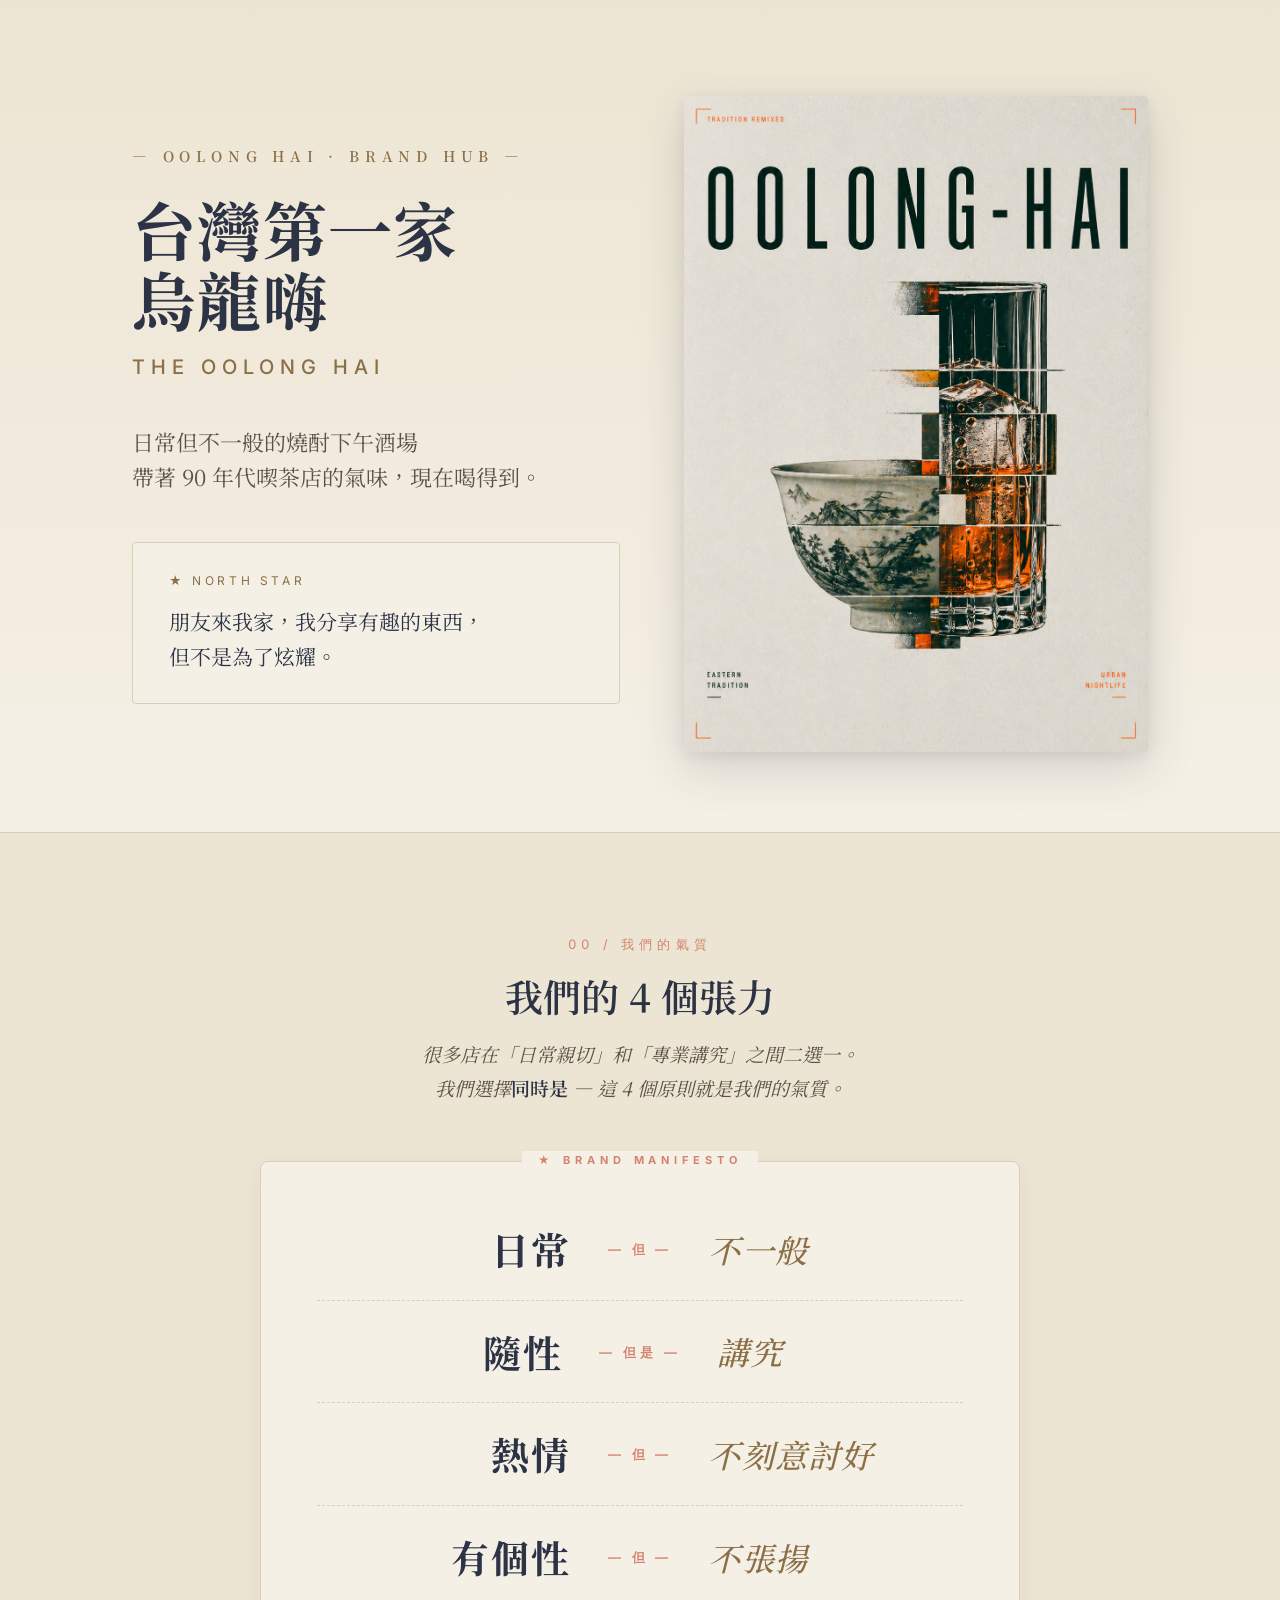
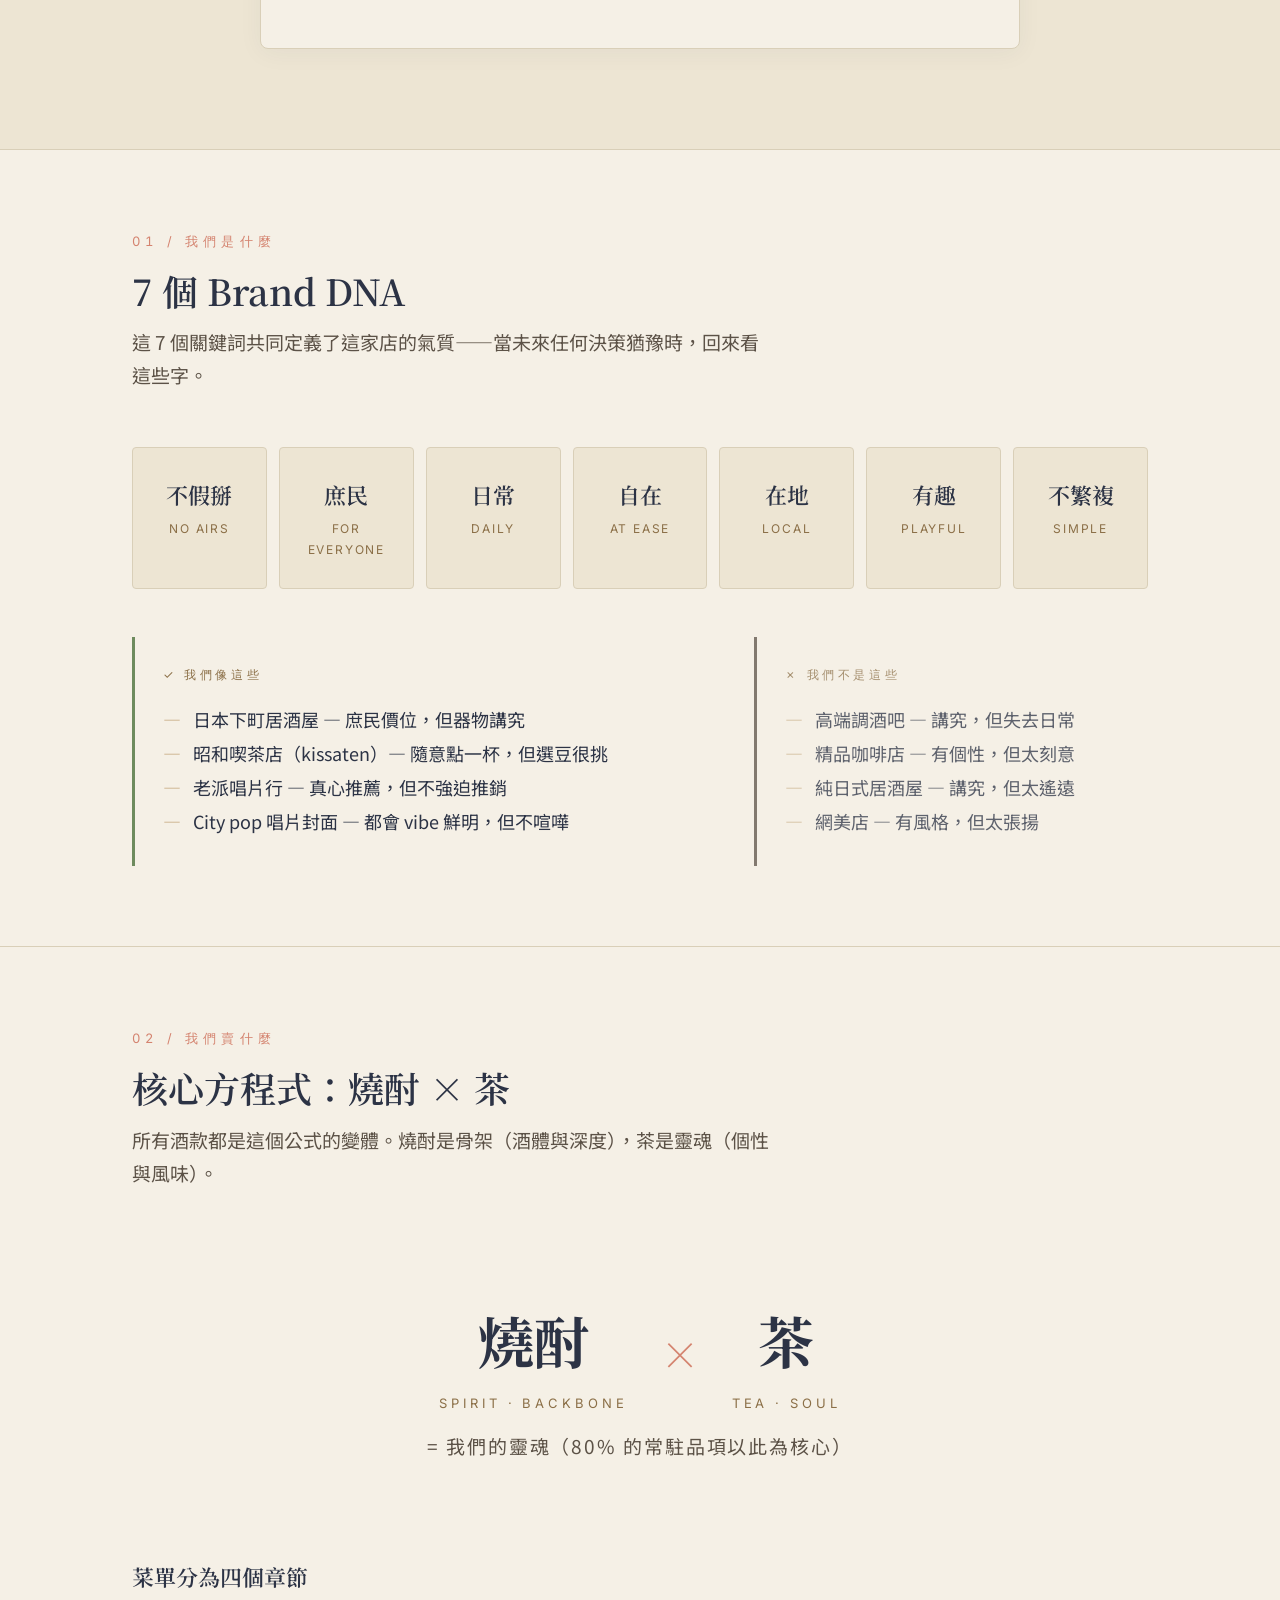
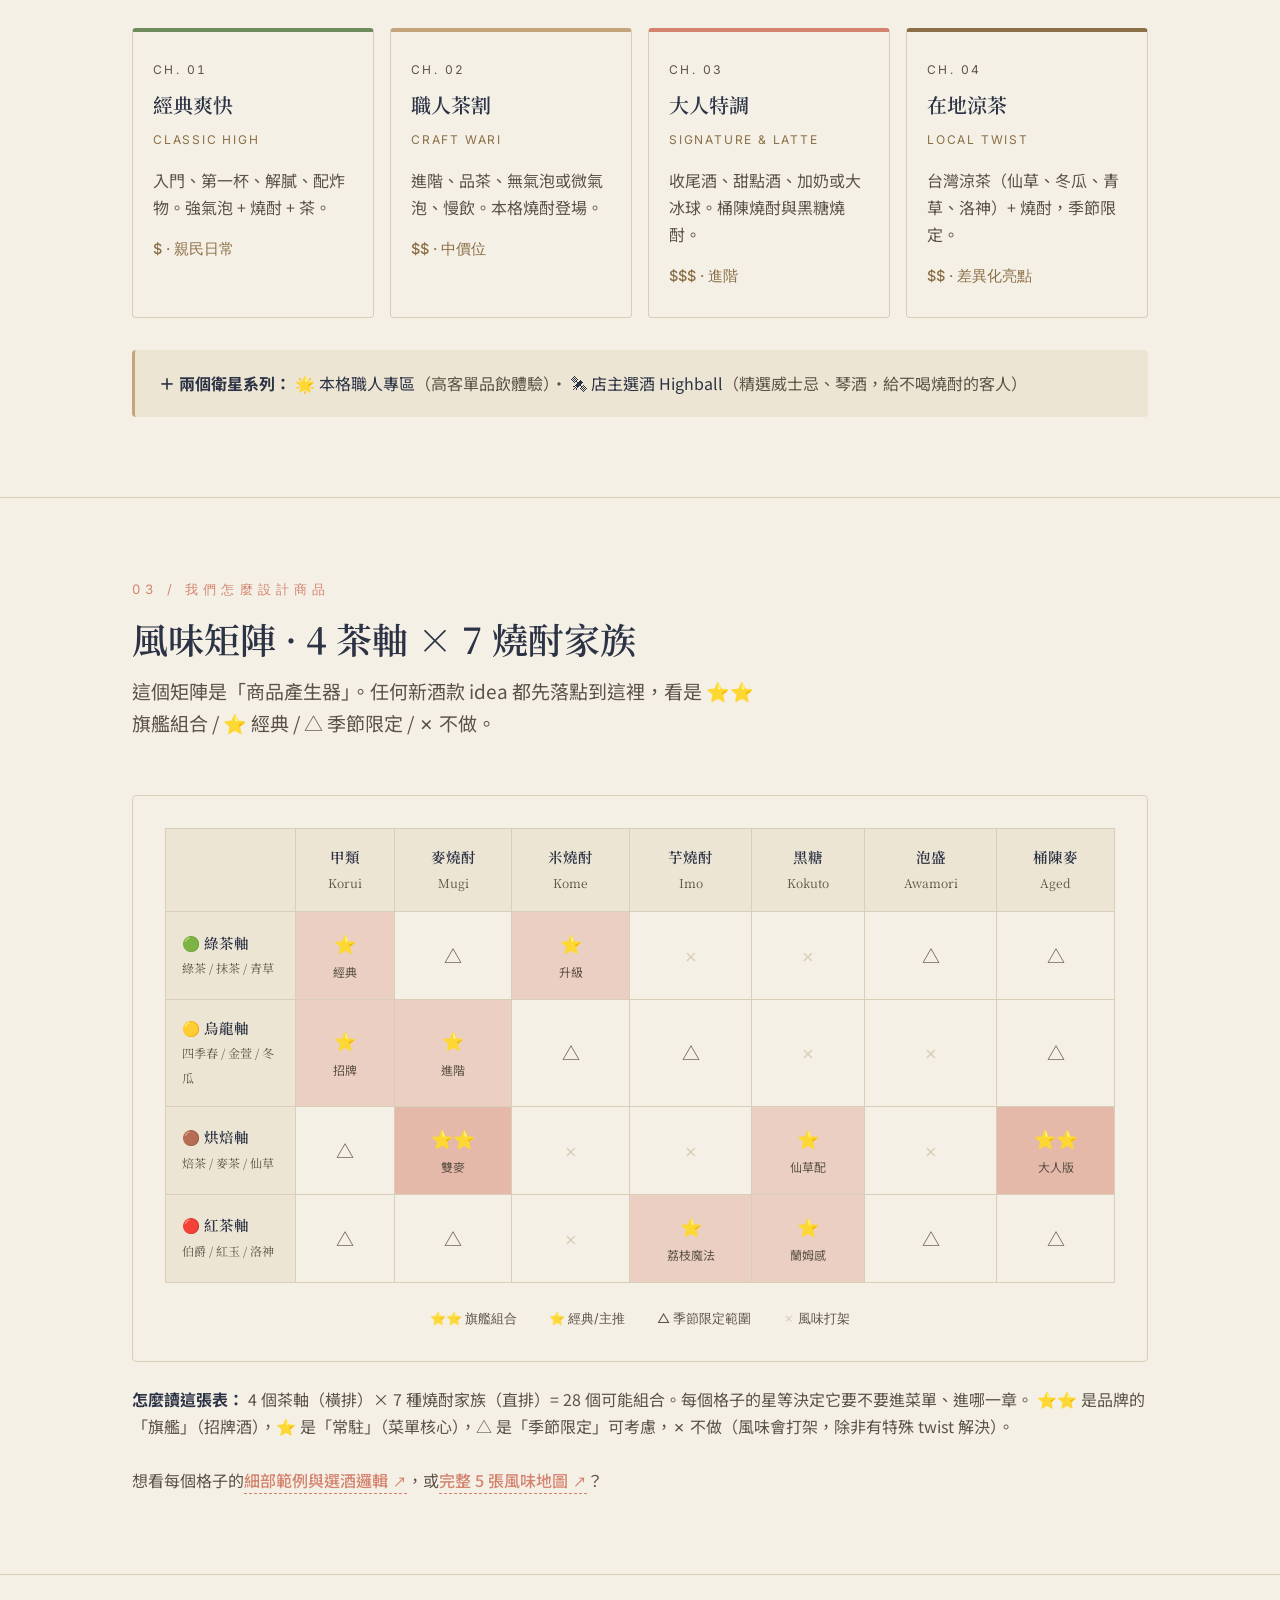
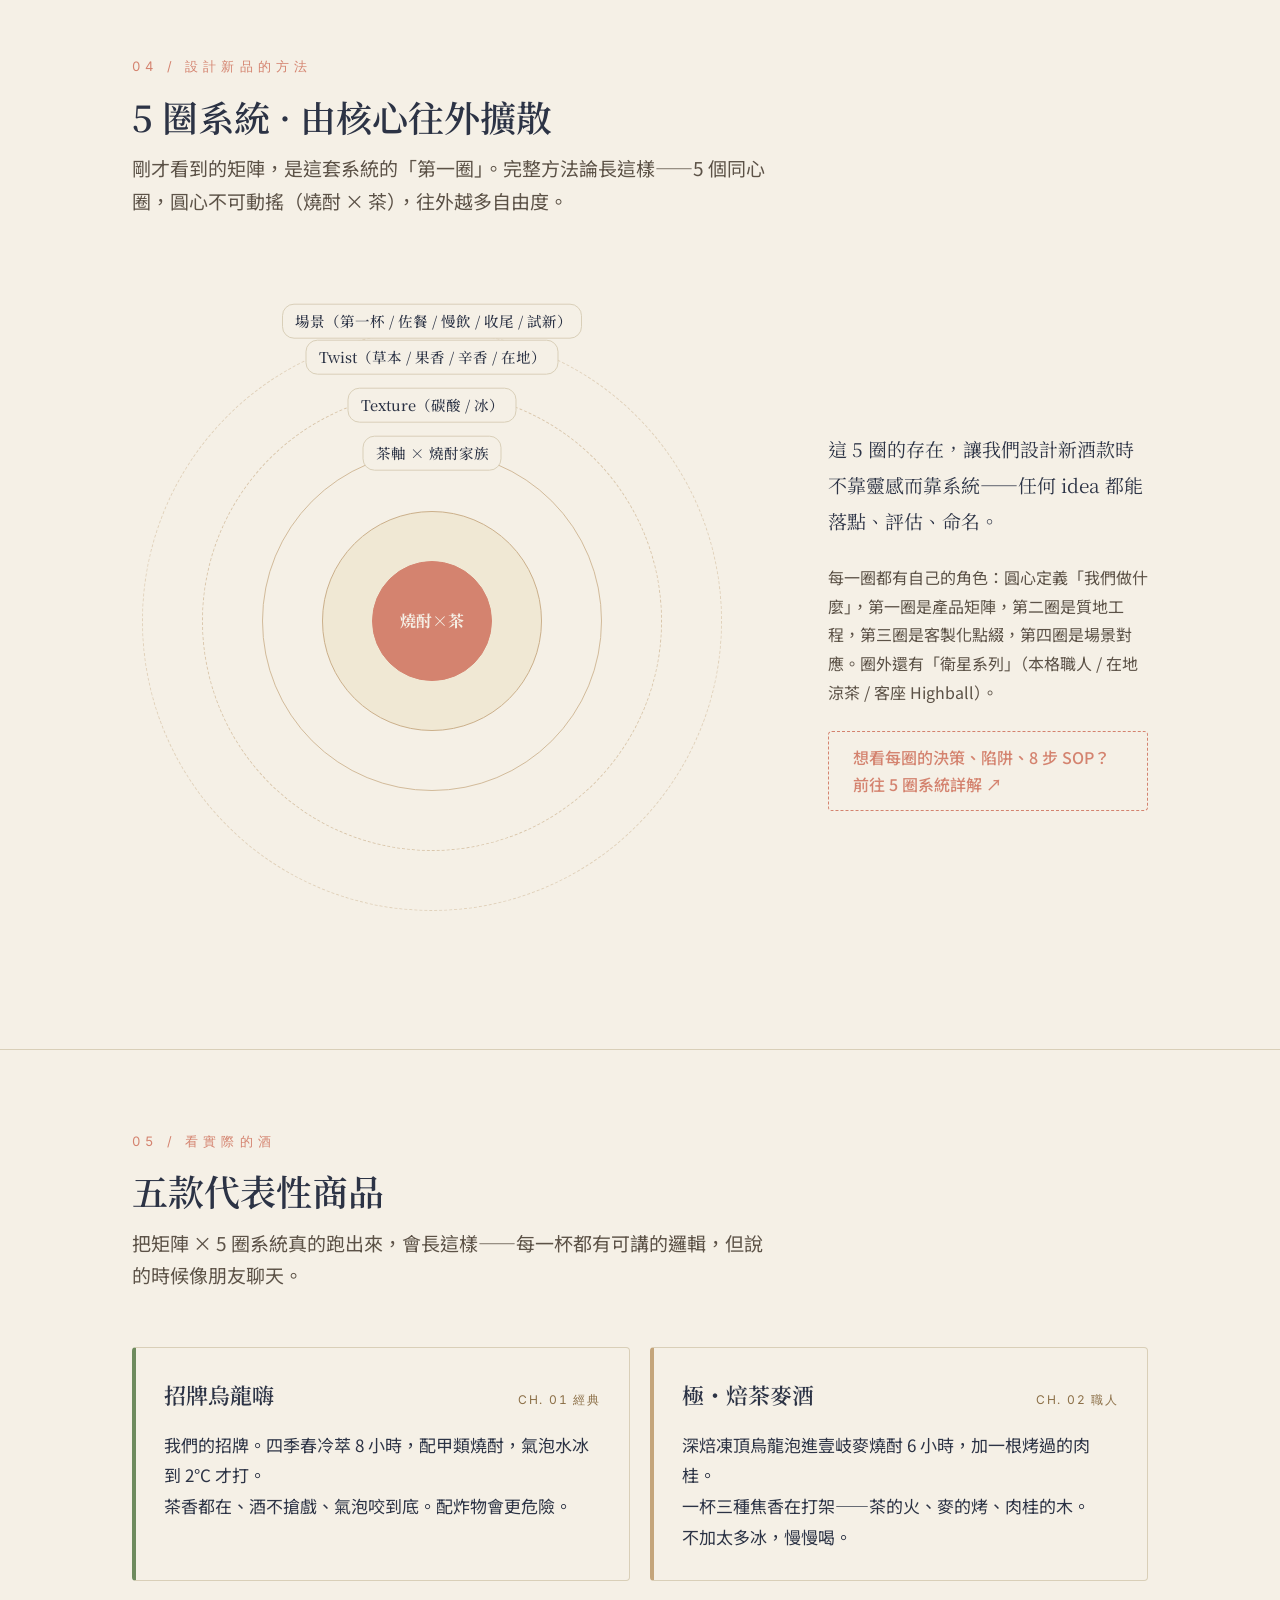
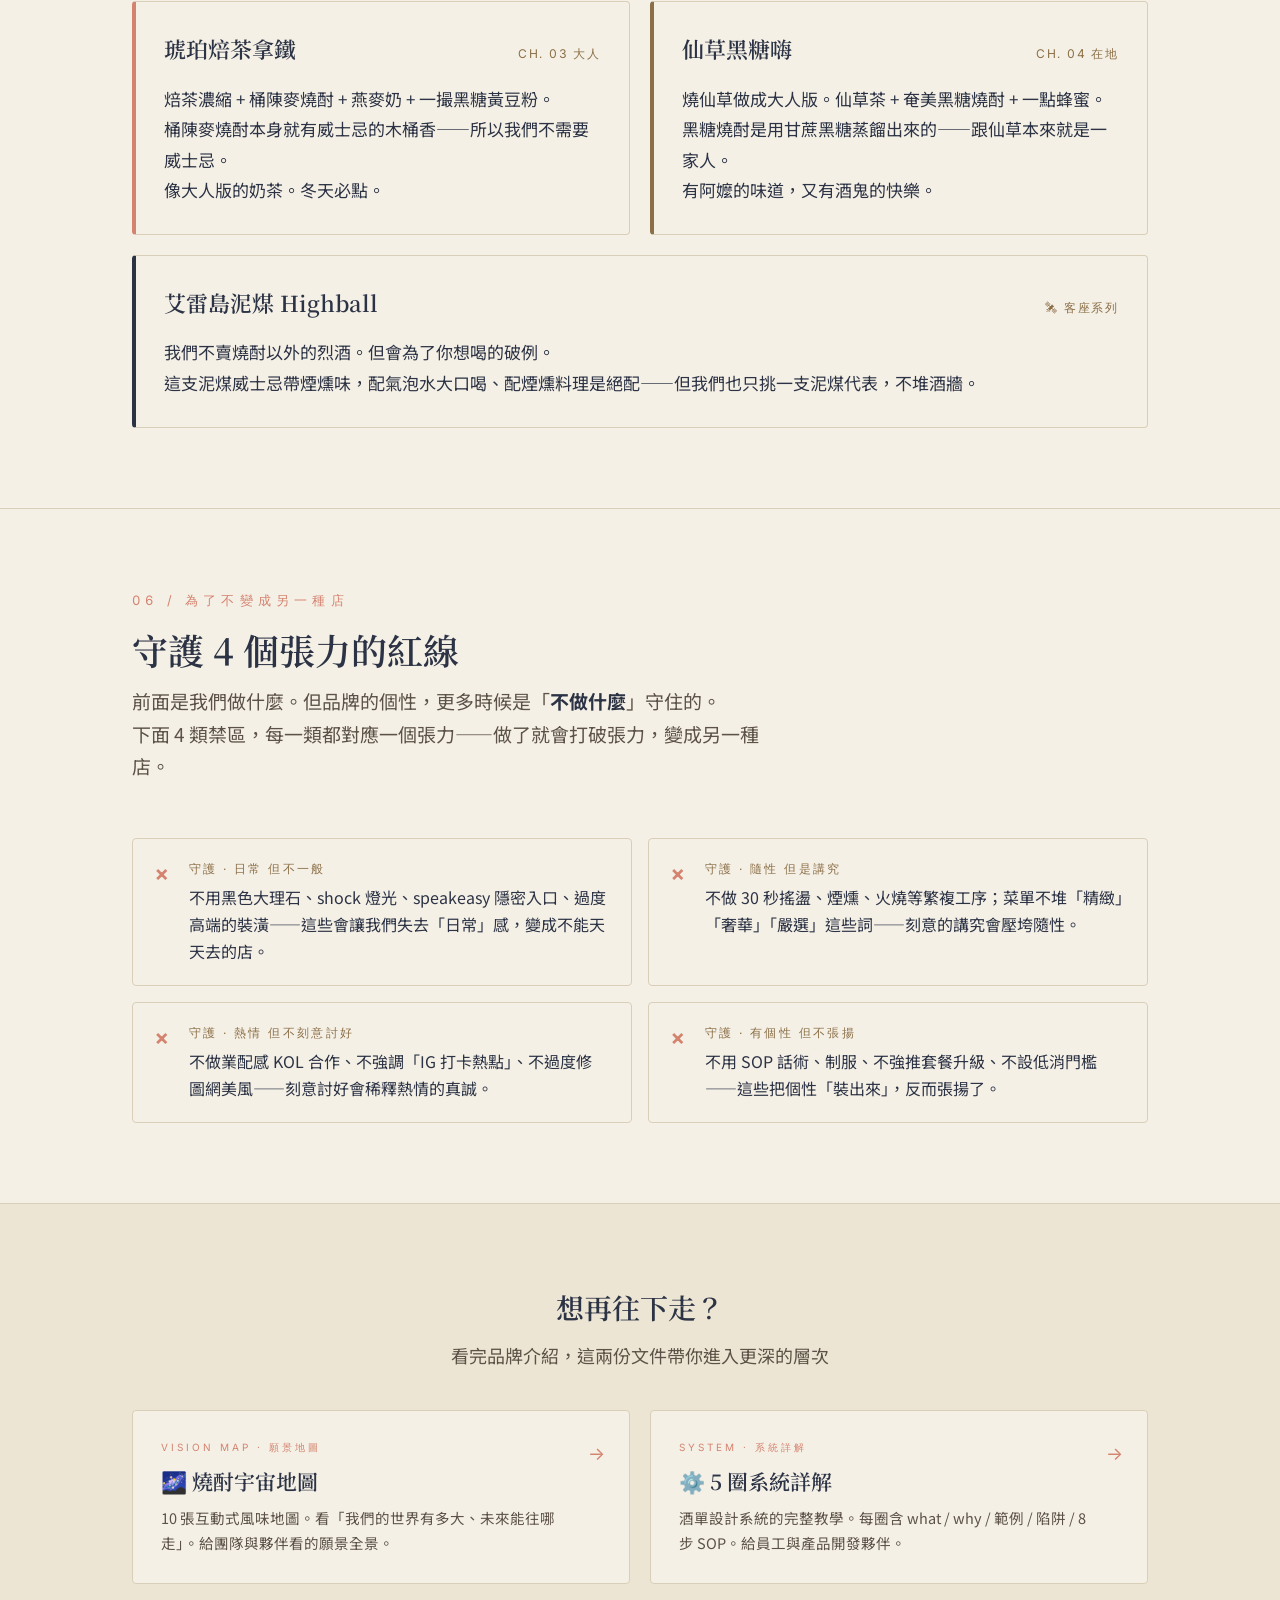
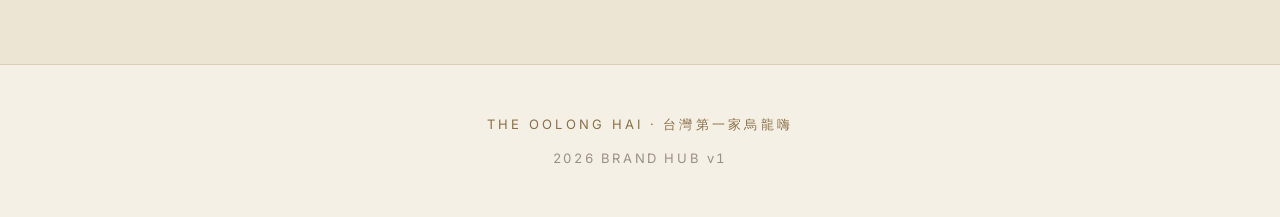
==== commit 406e2d0d: "index.html: 4 個張力 section 對齊全頁節奏 - eyebrow 改用統一的 .section-num 樣式：「★ OUR ESSENCE」→「00 / 我們的氣質」   跟其他 " ====
--- a/index.html
+++ b/index.html
@@ -636,14 +636,9 @@
     text-align: center;
   }
 
-  .tensions-label {
-    font-family: "Inter", sans-serif;
-    font-size: 13px;
-    letter-spacing: 0.45em;
-    color: var(--hojicha);
-    text-transform: uppercase;
-    margin-bottom: 20px;
-    font-weight: 600;
+  /* tensions section uses .section-num eyebrow (matching other sections) */
+  .tensions-section .section-num {
+    text-align: center;
   }
 
   .tensions-title {
@@ -660,7 +655,7 @@
     font-size: 19px;
     color: var(--ink-soft);
     max-width: 560px;
-    margin: 0 auto 64px;
+    margin: 0 auto 56px;
     line-height: 1.8;
     font-style: italic;
   }
@@ -670,8 +665,27 @@
     margin: 0 auto;
     background: var(--bg-paper);
     border-radius: 8px;
-    padding: 16px 48px;
+    padding: 36px 56px 40px;
     border: 1px solid var(--line);
+    position: relative;
+    box-shadow: 0 4px 24px rgba(44, 51, 69, 0.05);
+  }
+
+  .tensions-grid::before {
+    content: "★ BRAND MANIFESTO";
+    position: absolute;
+    top: -11px;
+    left: 50%;
+    transform: translateX(-50%);
+    background: var(--bg-paper);
+    padding: 0 16px;
+    font-family: "Inter", sans-serif;
+    font-size: 11px;
+    letter-spacing: 0.45em;
+    color: var(--hojicha);
+    text-transform: uppercase;
+    font-weight: 700;
+    white-space: nowrap;
   }
 
   /* === Tensions in Action grid (品牌介紹版) === */
@@ -1252,7 +1266,7 @@
 <!-- =========== TENSIONS · 4 個張力 (BRAND MANIFESTO) =========== -->
 <section class="tensions-section">
   <div class="container">
-    <div class="tensions-label">★ OUR ESSENCE</div>
+    <div class="section-num">00 / 我們的氣質</div>
     <h2 class="tensions-title">我們的 4 個張力</h2>
     <p class="tensions-subtitle">很多店在「日常親切」和「專業講究」之間二選一。<br>我們選擇<strong style="color:var(--ink); font-style: normal; font-weight: 600;">同時是</strong> — 這 4 個原則就是我們的氣質。</p>
 
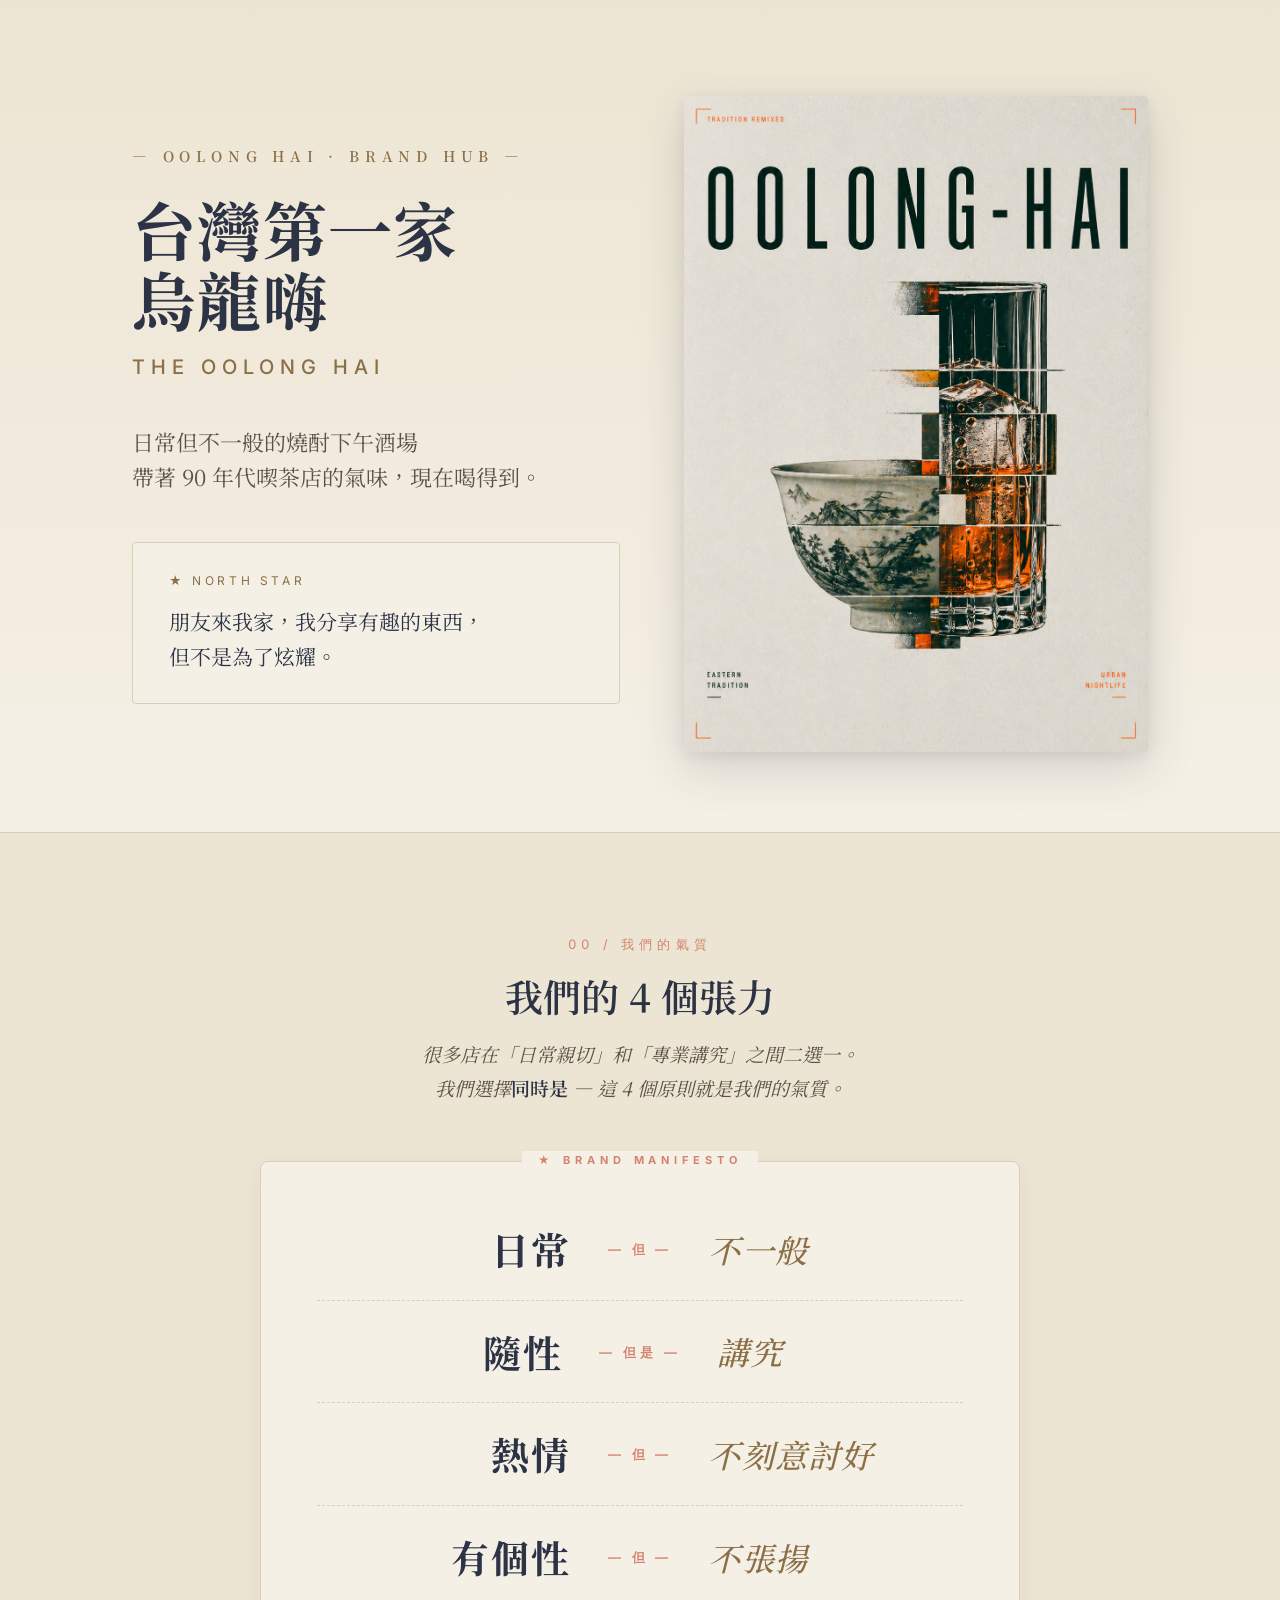
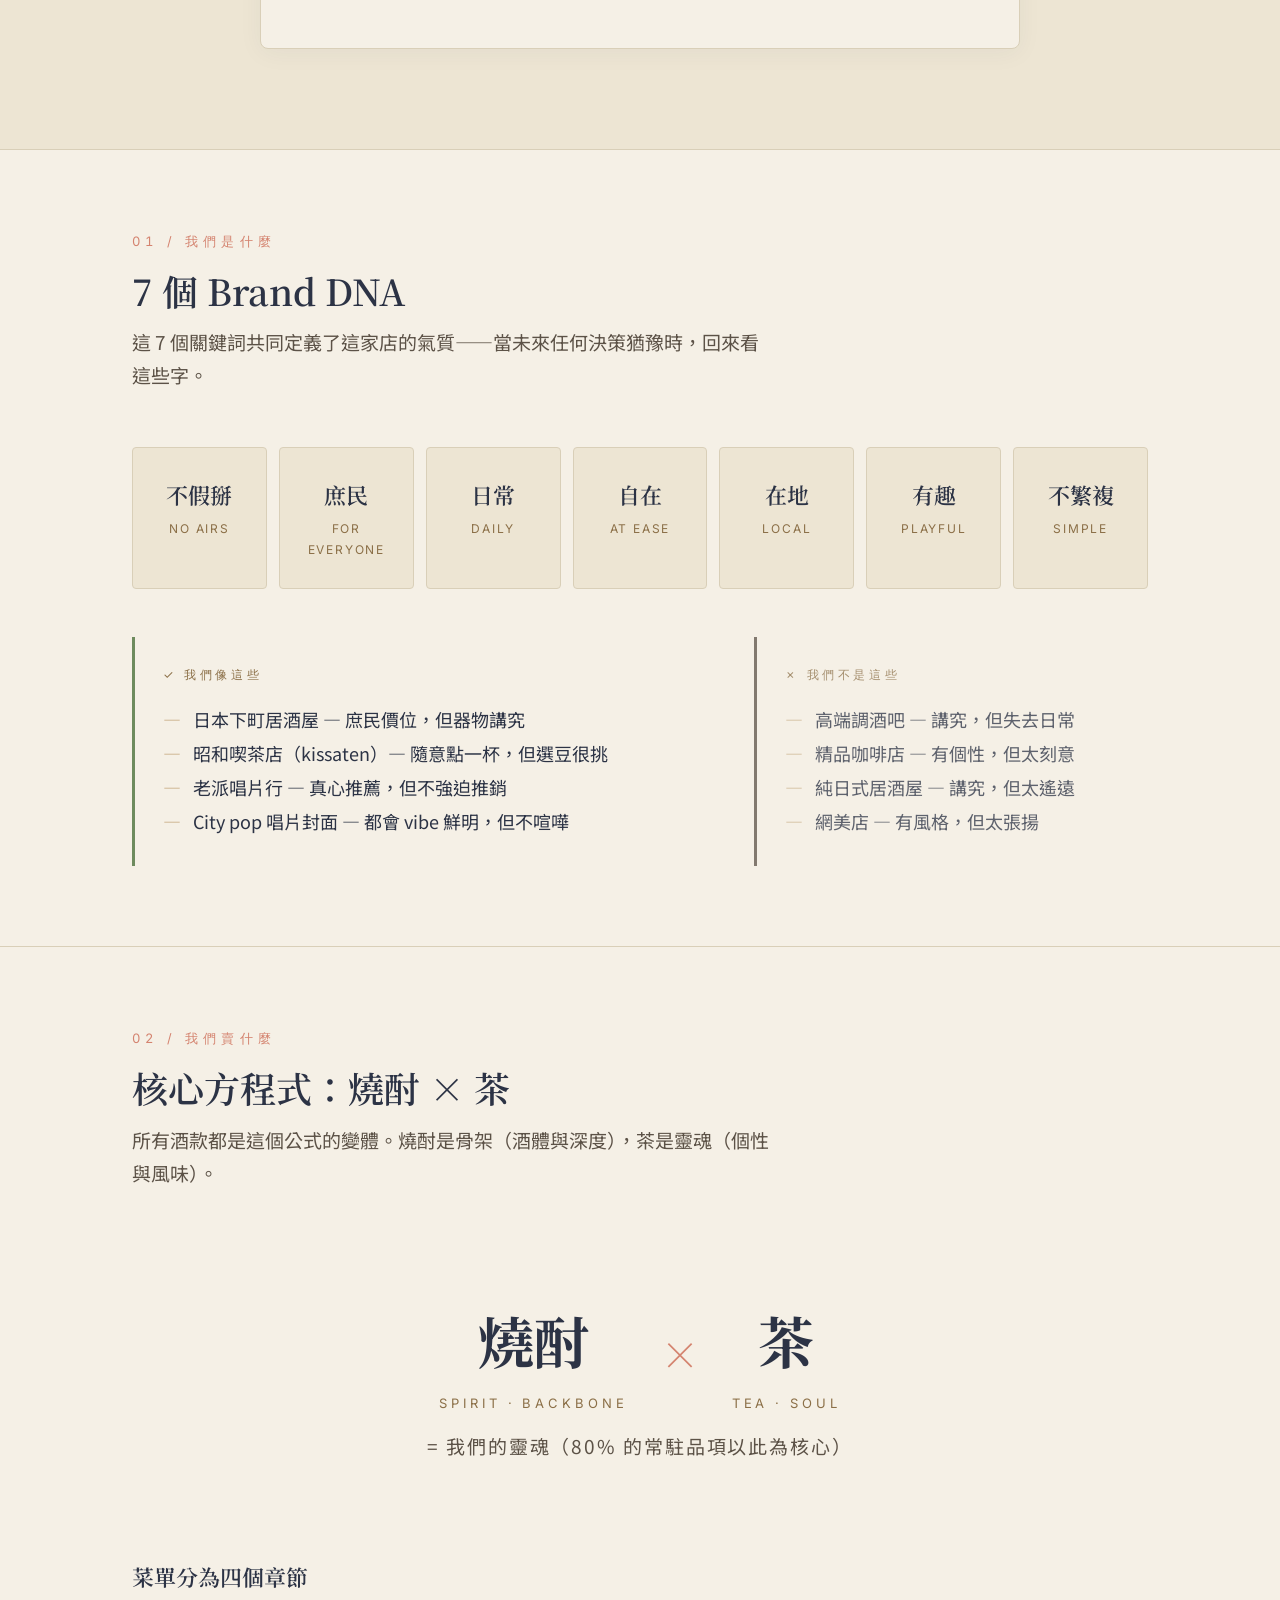
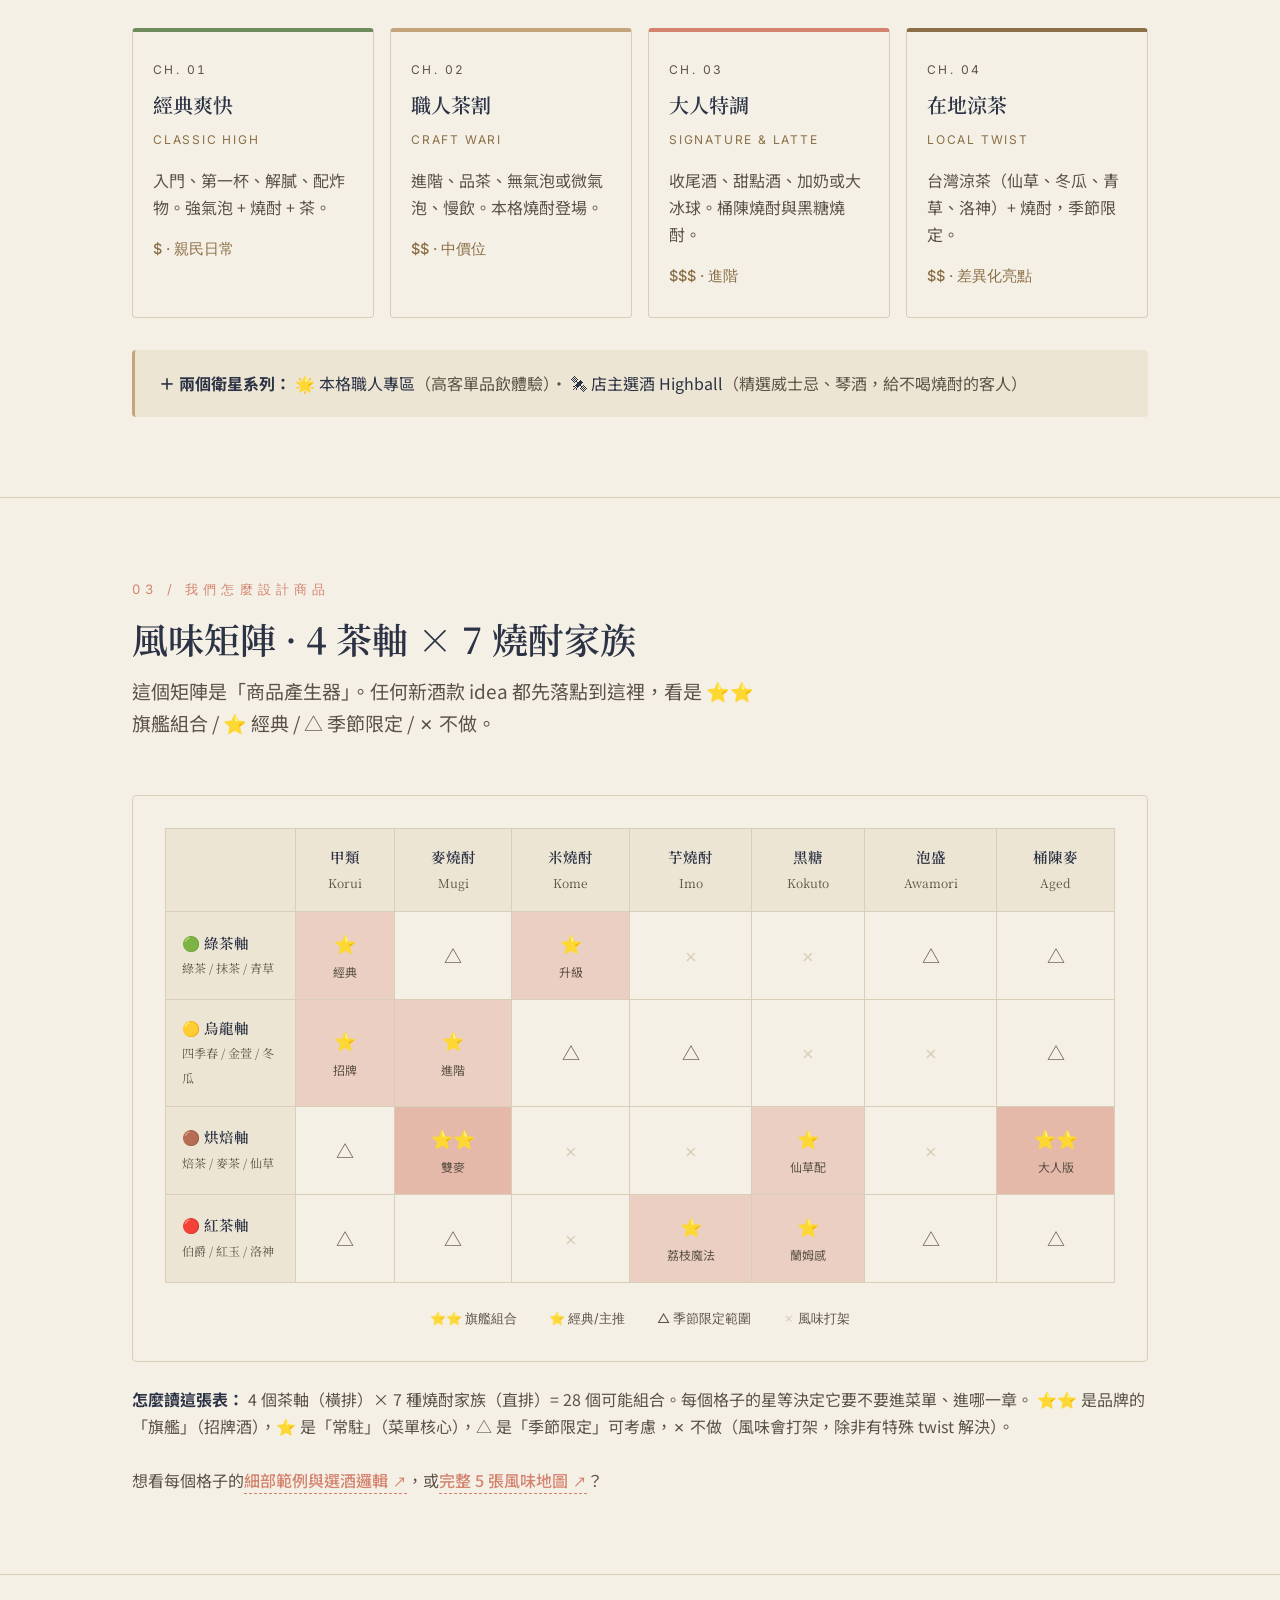
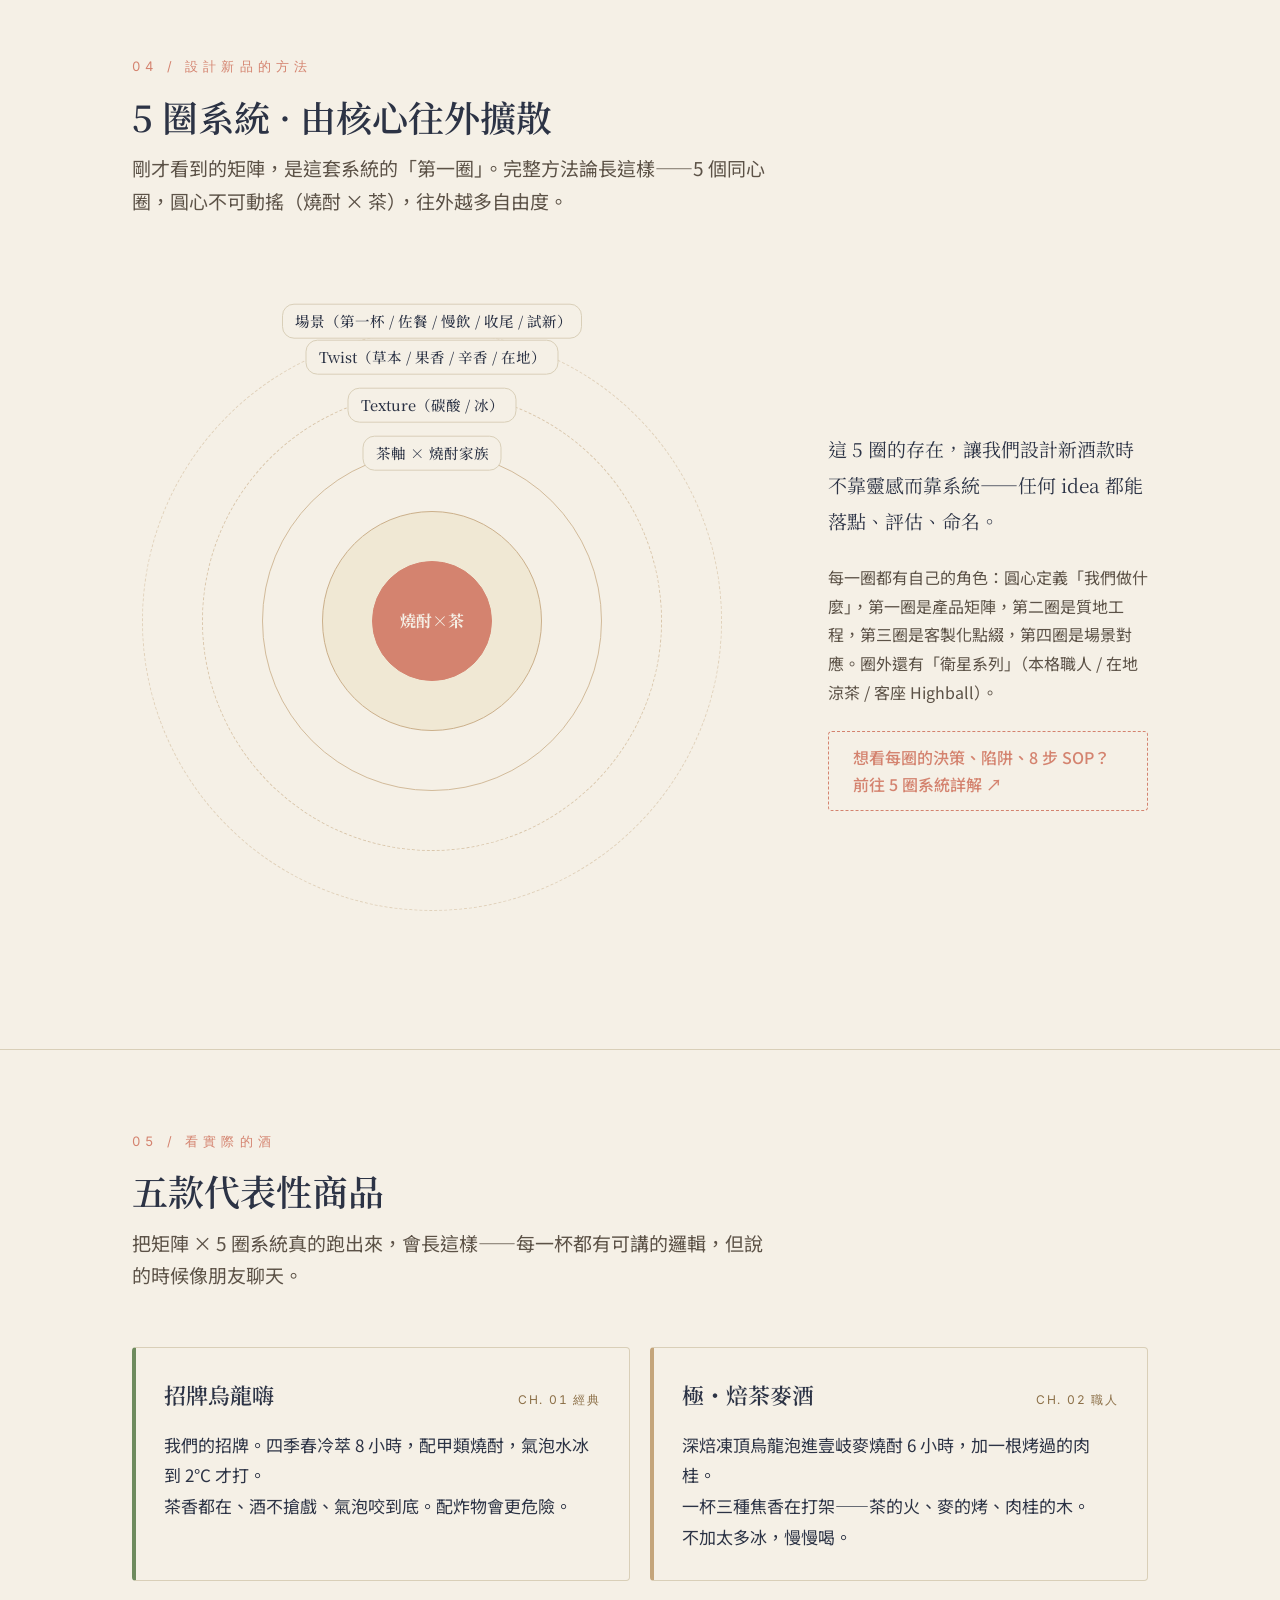
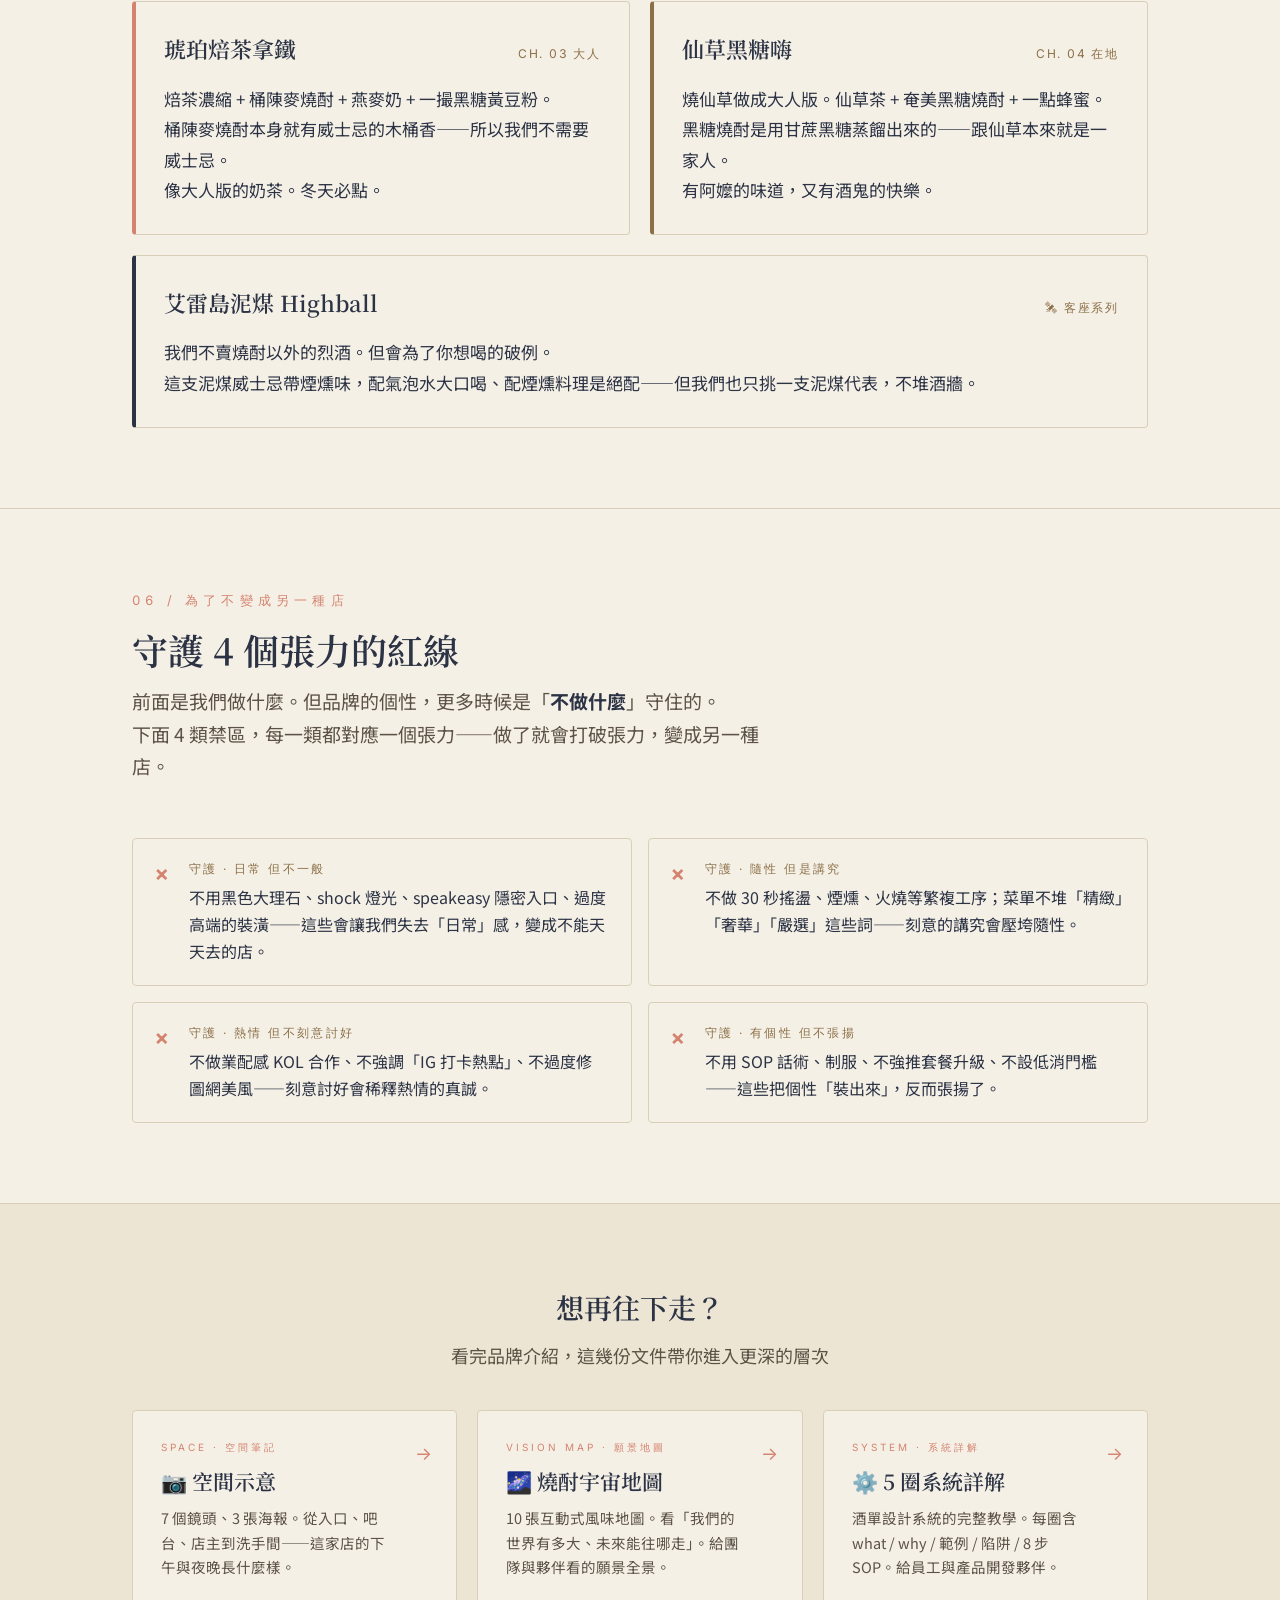
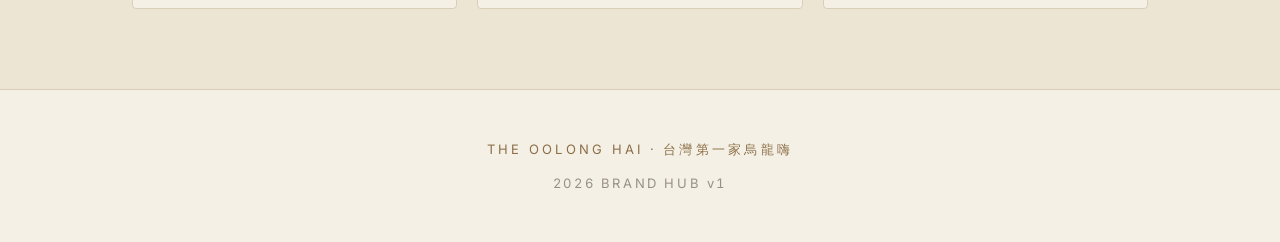
==== commit 6144819f: "v4: 新增 space.html 空間筆記 + 視覺資產整理 新頁面：space.html - 編輯雜誌風格的空間示意頁 - 7 個鏡頭（入口 / 整體 / 吧台+酒櫃 / 店主 / 角落 / 桌上" ====
--- a/index.html
+++ b/index.html
@@ -1055,7 +1055,7 @@
 
   .related-grid {
     display: grid;
-    grid-template-columns: repeat(2, 1fr);
+    grid-template-columns: repeat(3, 1fr);
     gap: 20px;
   }
 
@@ -1258,7 +1258,7 @@
       </div>
     </div>
     <div class="hero-visual">
-      <img src="Images/oolonghai_2.png" alt="台灣第一家烏龍嗨 · Tradition Remixed">
+      <img src="Images/海報/oolonghai_2.png" alt="台灣第一家烏龍嗨 · Tradition Remixed">
     </div>
   </div>
 </header>
@@ -1620,8 +1620,13 @@
 <section class="related">
   <div class="container">
     <h2 class="related-h">想再往下走？</h2>
-    <p class="related-sub">看完品牌介紹，這兩份文件帶你進入更深的層次</p>
+    <p class="related-sub">看完品牌介紹，這幾份文件帶你進入更深的層次</p>
     <div class="related-grid">
+      <a href="space.html" class="related-card">
+        <div class="related-tag">SPACE · 空間筆記</div>
+        <div class="related-title">📷 空間示意</div>
+        <div class="related-desc">7 個鏡頭、3 張海報。從入口、吧台、店主到洗手間——這家店的下午與夜晚長什麼樣。</div>
+      </a>
       <a href="universe.html" class="related-card">
         <div class="related-tag">VISION MAP · 願景地圖</div>
         <div class="related-title">🌌 燒酎宇宙地圖</div>
